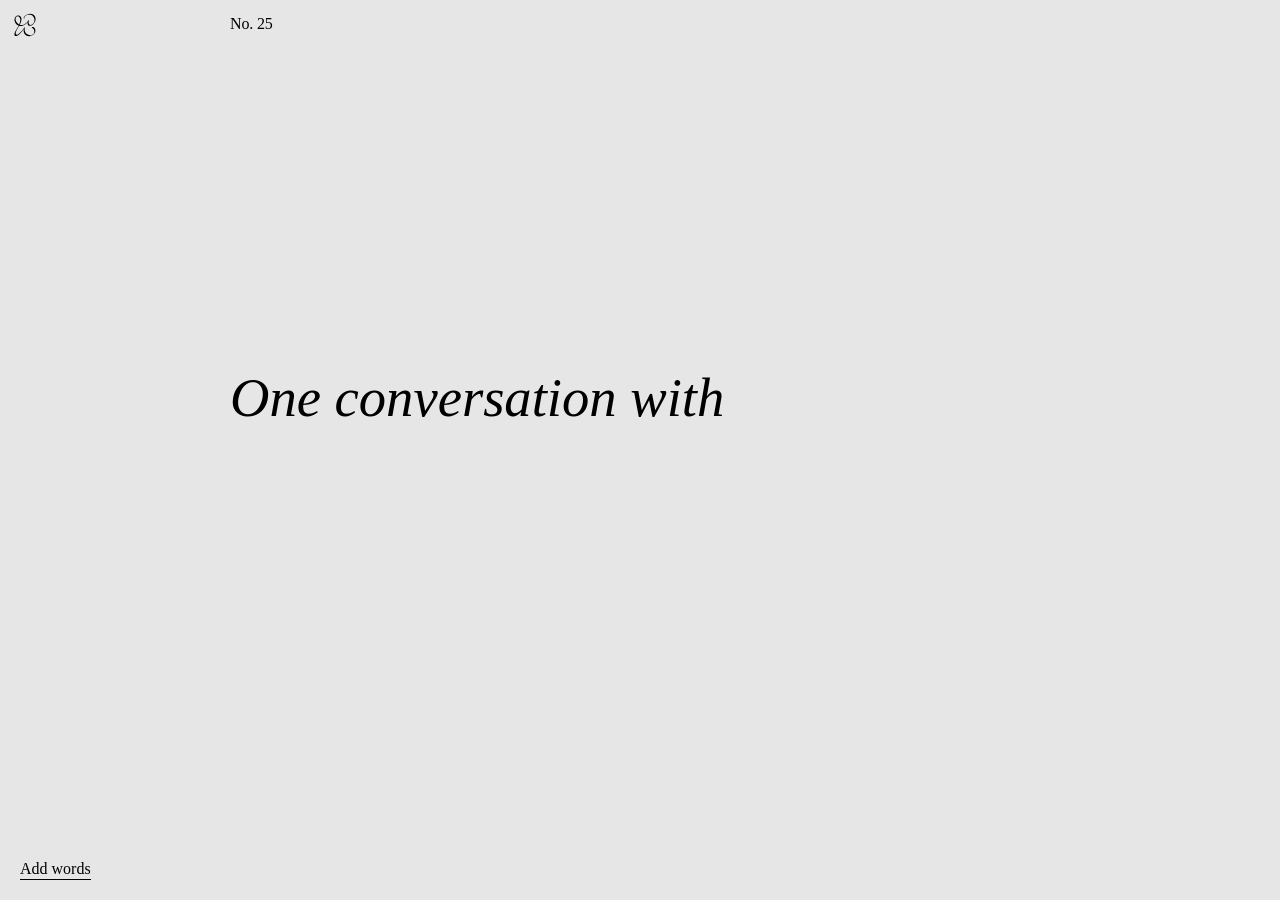
==== index.html @ 760ffa34 "Final cleanup and launch polish: every font from fonts.wordswekeep.org (no requests to Google, which" ====
<!DOCTYPE html>
<html lang="en">
<head>
  <meta charset="UTF-8">
  <meta name="viewport" content="width=device-width, initial-scale=1.0, viewport-fit=cover">
  <meta name="theme-color" id="themeColor" content="#E6E6E6"> <!-- kept in step with the page by js/app.js (syncChromeColor) -->
  <title>Words We Keep</title>
  <link rel="preconnect" href="https://fonts.wordswekeep.org"> <!-- every font, Google's included, comes from the site's fonts Worker (workers/fonts) -->
  <link rel="preconnect" href="https://fonts.wordswekeep.org" crossorigin>
  <link href="https://fonts.wordswekeep.org/css2?family=Cal+Sans&family=Crimson+Pro:ital@0;1&family=Instrument+Serif:ital@0;1&family=Noto+Sans:wght@400;500&family=Noto+Sans+JP:wght@400;500&family=Noto+Sans+KR:wght@400;500&family=Noto+Sans+SC:wght@400;500;700&family=Noto+Sans+TC:wght@400;500;700&family=Noto+Serif+SC:wght@500&family=Noto+Serif+TC:wght@500&family=Noto+Serif:ital@0;1&family=Noto+Sans+Arabic:wght@400;500&family=Noto+Sans+Hebrew&family=Noto+Sans+Thai&family=Noto+Sans+Devanagari&family=Noto+Serif+Hebrew&family=Noto+Serif+Thai&family=Noto+Serif+Devanagari&family=BIZ+UDPMincho&family=Gowun+Batang&family=Cormorant+Garamond&family=GFS+Didot&family=Scheherazade+New&family=Murecho:wght@700&family=IBM+Plex+Sans+KR:wght@700&family=Golos+Text:wght@600&family=Commissioner:wght@700&family=Alexandria:wght@700&family=IBM+Plex+Sans+Hebrew:wght@400;600&family=Bai+Jamjuree:wght@500;600&family=Poppins:wght@400;700&family=Sorts+Mill+Goudy&display=swap" rel="stylesheet">
  <!-- The language button's own fonts (js/app.js → LANG_BUTTON): only the pieces with its labels' letters load. -->
  <link href="https://fonts.wordswekeep.org/css2?family=Inter:wght@500&family=Manrope:wght@600&family=IBM+Plex+Sans+Arabic:wght@400&family=Hind+Siliguri:wght@400&family=Noto+Sans+Tamil:wght@400&display=swap" rel="stylesheet">
  <!-- Search and link previews (the share image: 1200 × 630; the iPhone home-screen icon: 180 × 180) -->
  <meta name="description" content="A collection of words from every culture, time, and corner of life, shared by the people who hold them close. Discover them, or share the ones you keep.">
  <meta property="og:type" content="website">
  <meta property="og:site_name" content="Words We Keep">
  <meta property="og:title" content="Words We Keep">
  <meta property="og:description" content="A collection of words from every culture, time, and corner of life, shared by the people who hold them close. Discover them, or share the ones you keep.">
  <link rel="canonical" href="https://wordswekeep.org/">
  <meta property="og:url" content="https://wordswekeep.org/">
  <meta property="og:image" content="https://wordswekeep.org/assets/share.png">
  <meta property="og:image:width" content="1200">
  <meta property="og:image:height" content="630">
  <meta property="og:image:alt" content="Words We Keep">
  <meta name="twitter:card" content="summary_large_image">
  <link rel="apple-touch-icon" href="assets/apple-touch-icon.png">
  <link rel="icon" href="favicon.ico" sizes="32x32"> <!-- for browsers without SVG icons (older Safari) -->
  <link rel="icon" href="assets/favicon.svg" type="image/svg+xml">
  <link rel="stylesheet" href="css/tokens.css">
  <link rel="stylesheet" href="css/app.css">
  <link rel="stylesheet" href="css/form.css"> <!-- the fields and buttons of the thoughts box in notes (one style everywhere) -->
  <link rel="stylesheet" href="css/fonts.css">
</head>
<body>
  <div class="app is-typing" id="app" data-mode="main"> <!-- is-typing: Notes and the arrows stay hidden from the first paint until the quote has typed itself in (js/app.js → arrive) -->

    <!-- Main: one quote per screen, snapping deck -->
    <main class="deck" id="deck" aria-live="polite">
      <div class="track" id="track"></div>
    </main>

    <!-- Notes mode -->
    <section class="notes" id="notes" aria-label="Notes" hidden>
      <ul class="n-cats" id="nCats"></ul>
      <div class="n-pin" id="nPin">
        <div class="n-meta n-from">
          <p>Words from</p>
          <p class="n-indent n-indent--from" id="nFrom"></p>
        </div>
        <div class="q-wrap" id="nQuoteWrap"></div>
        <div id="nVideoPin"></div>
      </div>
      <div class="n-col" id="nCol">
        <div id="nVideoCol"></div>
        <div class="n-meta n-kept">
          <p>Kept by</p>
          <p class="n-indent n-indent--kept" id="nKept"></p>
        </div>
        <div class="n-body" id="nBody"></div>
      </div>
    </section>
    <!-- Mobile notes: the fading top bar (outside the scroller so it stays put; see .app in app.css) -->
    <div class="n-topfade" aria-hidden="true"></div>

    <!-- Chrome -->
    <button class="chrome menu-btn" id="menuBtn" aria-label="Menu"><svg class="sym" id="markSym" viewBox="0 0 60 60" aria-hidden="true"></svg></button> <!-- the current category's symbol, drawn by js/app.js (Symbols) -->
    <p class="chrome number" id="number"></p>
    <button class="chrome link notes-btn" id="notesBtn">Notes</button>
    <button class="chrome link add-btn" id="addBtn" role="link" data-href="add">Add words</button> <!-- a button, not <a href>: no address strip on hover (js/app.js → follow) -->
    <div class="chrome arrows">
      <button id="prevBtn" aria-label="Previous quote"><span class="arrow-crop"><span class="icon icon-arrow"></span></span></button> <!-- .arrow-crop: the box a pressed arrow rolls in (js/app.js → press) -->
      <button id="nextBtn" aria-label="Next quote"><span class="arrow-crop"><span class="icon icon-arrow icon-arrow--down"></span></span></button>
    </div>

    <!-- Word annotation overlay -->
    <div class="overlay ann-overlay" id="annOverlay" hidden>
      <button class="x-btn ann-back" id="annBack" aria-label="Close"></button>
      <p class="ann-word" id="annWord"></p>
      <p class="ann-text" id="annText"></p>
    </div>

    <!-- Video overlay -->
    <div class="overlay video-overlay" id="videoOverlay" hidden>
      <div class="video-box" id="videoBox">
        <button class="x-btn video-close" id="videoClose" aria-label="Close"></button>
        <div class="video-frame" id="videoFrame"></div>
      </div>
    </div>

    <!-- A word at the foot of the window ("Video not available."): js/app.js → toast -->
    <p class="toast" id="toast" role="status" aria-live="polite" hidden></p>

    <!-- Menu -->
    <nav class="menu" id="menu" aria-label="Categories" hidden>
      <button class="link menu-back" id="menuBack">Back</button>
      <svg class="sym menu-sym" id="menuSym" viewBox="0 0 60 60" aria-hidden="true"></svg> <!-- one symbol for the whole menu: it redraws into the previewed category's -->
      <ul class="cat-list" id="catList"></ul>
      <aside class="cat-desc">
        <p id="catDescText"></p>
        <span class="cat-desc-line" aria-hidden="true"></span>
        <p id="catCount"></p>
      </aside>
      <button class="menu-apply" id="menuApply"></button>
    </nav>
  </div>

  <!-- "Scan" effect for entering notes: RGB-split filters are generated into these defs by
       js/app.js (scanIn), at a strength that depends on how far down the screen an item sits.
       Native SVG filters — no library, no external code. -->
  <svg width="0" height="0" style="position:absolute" aria-hidden="true" focusable="false">
    <defs id="rgbDefs"></defs>
  </svg>

  <noscript>Words We Keep needs JavaScript to show its quotes.</noscript>
  <script src="js/app.js"></script>
</body>
</html>
---- css/tokens.css ----
/* Words We Keep — design tokens (color + type).
   Single source of truth; app.css and styleguide.html only reference these.
   Category palettes match the Figma "Colors" section (node 227:4163). */

:root {
  /* ---------- Color: base ---------- */
  --paper: #E6E6E6;   /* main + menu background */
  --ink:   #000000;   /* main + menu text */
  --white: #ffffff;   /* text on ink (menu button, video play) */

  /* ---------- Color: category palettes (notes mode) ---------- */
  --perspective-bg: #05071f;  --perspective-fg: #d28fff;
  --growth-bg:      #1e090d;  --growth-fg:      #c5e363;
  --drive-bg:       #000242;  --drive-fg:       #ffd249;
  --community-bg:   #141f00;  --community-fg:   #ff859d;
  --romance-bg:     #490001;  --romance-fg:     #ced5ff;

  /* ---------- Color: semantic (what components use) ---------- */
  --bg: var(--paper);
  --fg: var(--ink);

  /* ---------- Type: families ---------- */
  --font-display:   'Instrument Serif', 'Noto Serif SC', Georgia, serif;  /* quotes, always italic */
  --font-text:      'Crimson Pro', Georgia, serif;                        /* navigation, meta, notes */
  /* Native scripts are always Noto Sans (the quote itself may be Noto Serif): Chinese first,
     then Japanese, Korean, and Noto Sans for Cyrillic, Greek and the rest of Latin. No system
     font in between, so every device shows the same letters. */
  --noto-sans: 'Noto Sans SC', 'Noto Sans JP', 'Noto Sans KR', 'Noto Sans', sans-serif;
  --noto-sans-tc: 'Noto Sans TC', 'Noto Sans JP', 'Noto Sans KR', 'Noto Sans', sans-serif; /* traditional Chinese typed (js: nativeRuns → .n-hant) */
  --font-native:    var(--noto-sans);                                     /* native-script names (sans) */
  --font-native-quote: 'Noto Serif SC', 'Songti SC', serif;               /* original-language quotes, medium */
  --font-native-ui: var(--noto-sans);
  /* A field (the form, the library): Crimson Pro, then each script's Noto, letter by letter —
     Cyrillic and Greek in Noto Serif as on the site; Japanese, Korean, traditional Chinese put
     their own Noto first (form.css [data-cjk]). Each Noto is drawn at the archive's scale. */
  --font-field: 'Field Noto Serif', 'Field Local Serif', 'Crimson Pro', 'Field Noto Sans Arabic', 'Field Noto Sans Hebrew', 'Field Noto Sans Thai', 'Field Noto Sans Devanagari', 'Field Noto Sans Bengali', 'Field Noto Sans Tamil', 'Field Noto Sans Telugu', 'Field Noto Sans Kannada', 'Field Noto Sans Malayalam', 'Field Noto Sans Gujarati', 'Field Noto Sans Gurmukhi', 'Field Noto Sans Oriya', 'Field Noto Sans Sinhala', 'Field Noto Sans Georgian', 'Field Noto Sans Armenian', 'Field Noto Sans Ethiopic', 'Field Noto Sans Khmer', 'Field Noto Sans Lao', 'Field Noto Sans Myanmar', 'Field Noto Sans SC', 'Field Noto Sans JP', 'Field Noto Sans KR', 'Field Local', 'Noto Serif', 'Noto Sans Arabic', 'Noto Sans Hebrew', 'Noto Sans Thai', 'Noto Sans Devanagari', 'Noto Sans SC', 'Noto Sans JP', 'Noto Sans KR', Georgia, serif; /* "Field …": the Notos at the archive's scale (js: fieldFonts); while one loads, the system stand-ins at the same scale show instead (form.css: Field Local); the plain Notos only for what those lack */
  --script-scale: 0.78;                                                   /* other scripts' Noto beside Crimson Pro: 42.0 ÷ 53.6, their x-heights */                                     /* language button: 中 日 한 / EN */

  /* ---------- Fluid unit ----------
     --u is "one design pixel". It is exactly 1px up to a 1440px-wide window, then grows with
     the window and stops at 1.5px (reached at 2160px). Type sizes AND the spacing around type
     are written as N * --u, so they always grow together. Tablet/mobile are always 1px.
     e.g. text is 16px at ≤1440, 17px at 1536, 19px at 1728, 21px at 1920. */
  --u: clamp(1px, 0.069444vw, 1.5px);   /* 100vw / 1440 */

  /* ---------- Type: text style (Figma "Serif") ---------- */
  --text-size: calc(16 * var(--u));
  --text-leading: 1.2;
  --text-tracking: -0.01em;
  --text-features: "ss01" 1, "ss07" 1, "onum" 1, "pnum" 1;           /* running text: old-style, proportional figures */
  --numeral-features: "ss01" 1, "ss07" 1, "lnum" 1, "tnum" 1;        /* counters (No. 8, the form pager, 1. 2. on the sheet): lining, tabular */
  --text-native-size: calc(12 * var(--u));   /* native-script author name beside Latin text */
  --glyph-size: 12px;         /* language button */

  /* ---------- Type: quote scale ----------
     Tier is picked by quote length (js/app.js → tier()):
     l ≤ 64 chars · m ≤ 160 · s ≤ 260 · xs longer. CJK characters count double.
     Each tier has a main size and a notes-mode size. */
  --quote-leading: 1.15;
  --quote-native-leading: 1.5;
  --quote-native-scale: 0.8;   /* CJK glyphs fill the whole em, so they run at 80% of the tier size */
  --quote-l: calc(64 * var(--u));   --quote-l-notes: calc(60 * var(--u));
  --quote-m: calc(52 * var(--u));   --quote-m-notes: calc(48 * var(--u));
  --quote-s: calc(40 * var(--u));   --quote-s-notes: calc(32 * var(--u));
  --quote-xs: calc(32 * var(--u));  --quote-xs-notes: calc(28 * var(--u));
  --quote-annotation: calc(64 * var(--u));   /* enlarged word in the annotation overlay */

  /* ---------- Motion ---------- */
  --ease: cubic-bezier(0.4, 0, 0, 1);   /* the one curve for every transitional animation */
  --chrome-in: 0.6s;   /* the page's controls fading in: Notes and the arrows after the typing, "Add words" and the number back from the form, the form's arrows (was 0.3s; on --ease a fade reads as about half its length) */
  --ease-drop: cubic-bezier(0.2, 0.6, 0.1, 1);   /* the notes backdrop only: off at full speed, then a long brake into the bottom edge */

  /* ---------- Line ---------- */
  /* ---------- Spacing around type (scales with --u) ---------- */
  --notes-quote-top: calc(240 * var(--u));   /* top of the pinned quote in notes mode */
  --notes-quote-gap: calc(120 * var(--u));   /* quote → "Kept by" */
  --main-quote-lift: calc(40 * var(--u));    /* main quote sits this much above true center */
  --ann-gap: calc(24 * var(--u));            /* annotation overlay: enlarged word → its note */

  /* ---------- Mark (logo / category mark) — grows with the type ---------- */
  --mark: calc(24 * var(--u));   /* the symbol at the top left of every page, and beside a category's name in notes */

  /* Crimson Pro's capitals start this far below the top of their line box (16px text, leading
     1.2). Text that should line up with the mark's top edge is raised by it, so the caps —
     not the invisible line box — sit on the same line as the mark. */
  --cap-offset: 0.37em;
  --cap-height: 0.575em;   /* Crimson Pro capital height; the mark is centred on the caps */
  /* The mark's top so that its centre sits on the centre of the capitals whose line is at 20px;
     also its left offset, so it is the same distance from both edges. */
  --mark-top: calc(20px + var(--cap-height) / 2 - var(--mark) / 2);

  --hairline: 0.5px;
  --link-gap: 2px;   /* space between a link's text box and its underline */
}

/* Tablet */
@media (max-width: 1023px) {
  :root {
    --text-size: calc(16 * var(--u));  --text-native-size: calc(12 * var(--u));
    --quote-l: calc(48 * var(--u));   --quote-l-notes: calc(48 * var(--u));
    --quote-m: calc(40 * var(--u));   --quote-m-notes: calc(40 * var(--u));
    --quote-s: calc(32 * var(--u));   --quote-s-notes: calc(32 * var(--u));
    --quote-xs: calc(26 * var(--u));  --quote-xs-notes: calc(26 * var(--u));
    --quote-annotation: calc(48 * var(--u));
  }
}

/* Mobile */
@media (max-width: 599px) {
  :root {
    --quote-l: calc(40 * var(--u));   --quote-l-notes: calc(40 * var(--u));
    --quote-m: calc(32 * var(--u));   --quote-m-notes: calc(32 * var(--u));
    --quote-s: calc(28 * var(--u));   --quote-s-notes: calc(28 * var(--u));
    --quote-xs: calc(22 * var(--u));  --quote-xs-notes: calc(22 * var(--u));
    --quote-annotation: calc(40 * var(--u));
  }
}

/* Notes mode takes the palette of the quote's first category. */
[data-theme="perspective"] { --bg: var(--perspective-bg); --fg: var(--perspective-fg); }
[data-theme="growth"]      { --bg: var(--growth-bg);      --fg: var(--growth-fg); }
[data-theme="drive"]       { --bg: var(--drive-bg);       --fg: var(--drive-fg); }
[data-theme="community"]   { --bg: var(--community-bg);   --fg: var(--community-fg); }
[data-theme="romance"]     { --bg: var(--romance-bg);     --fg: var(--romance-fg); }

/* ---------- Text style classes ---------- */
.t-text {
  font-family: var(--font-text);
  font-size: var(--text-size);
  line-height: var(--text-leading);
  letter-spacing: var(--text-tracking);
  font-feature-settings: var(--text-features);
}
.t-quote {
  font-family: var(--font-display);
  font-style: italic;
  font-weight: 400;
  line-height: var(--quote-leading);
  letter-spacing: 0;
  font-feature-settings: normal;
}
.t-quote-native {
  font-family: var(--font-native-quote);
  font-weight: 500;
  font-style: normal;
  line-height: var(--quote-native-leading);
  letter-spacing: 0.02em;
}
---- css/app.css ----
/* Words We Keep — main experience (layout + components; colors and type live in tokens.css)
   Grid: 6 columns (desktop/tablet), 4 columns (mobile), 20px margin + 20px gutter. */

:root {
  --m: 20px;
  --g: 20px;
  --cols: 6;
  --colw: calc((100vw - 2 * var(--m) - (var(--cols) - 1) * var(--g)) / var(--cols));
  --step: calc(var(--colw) + var(--g));
  --col2: calc(var(--m) + var(--step));
  --col3: calc(var(--m) + 2 * var(--step));
  --col4: calc(var(--m) + 3 * var(--step));
  --col6: calc(var(--m) + 5 * var(--step));

}

*, *::before, *::after { box-sizing: border-box; margin: 0; padding: 0; -webkit-tap-highlight-color: transparent; /* no grey flash on tap (iOS) */ }

html, body { height: 100%; overflow: hidden; overscroll-behavior: none; touch-action: manipulation; /* no double-tap zoom; pinch and pan still work */ }
/* Nothing on the site selects — the quote in notes mode neither, since 2026-10-03 — except, on
   the form, the quote on the annotation sheet and the fields themselves (css/form.css). */
body { -webkit-user-select: none; user-select: none; }

body {
  background: var(--bg);
  -webkit-font-smoothing: antialiased;
  -moz-osx-font-smoothing: grayscale;
  -webkit-text-size-adjust: 100%;
}

button { font: inherit; color: inherit; background: none; border: 0; cursor: pointer; }
a { color: inherit; text-decoration: none; }
[data-href] { cursor: pointer; } /* the site's links: buttons and spans with a data-href, not <a href> (no address strip on hover; js: follow) */
ul { list-style: none; }
[hidden] { display: none !important; }

.app {
  /* absolute, not fixed: iOS 26 Safari colours its toolbars from a position: fixed element that
     touches a viewport edge, re-sampled on its own schedule (mostly on scroll) — which left the
     bars in the wrong colour after leaving notes. With nothing fixed at the edges, Safari uses
     the body background, which js/app.js keeps in step with the page (syncChromeColor). */
  position: absolute;
  inset: 0;
  background: var(--bg);
  color: var(--fg);
  font-family: var(--font-text);
  font-size: var(--text-size);
  line-height: var(--text-leading);
  letter-spacing: var(--text-tracking);
  font-feature-settings: var(--text-features);
}

/* ---------- Shared bits ---------- */

/* Focus: no ring for mouse/touch; for Tab navigation a hairline box in the text's own colour —
   black on the page, the theme colour in notes, white on white text (Bill, 2026-10-10). A filled
   button takes its fill's colour instead (form.css: .btn--primary; .menu-apply below). */
:focus { outline: none; }
:focus-visible { outline: var(--hairline) solid currentColor; outline-offset: 3px; }

/* Text links: hairline underline that redraws left → right on hover. */
.link,
.n-source [data-href] {
  --line: var(--hairline);
  background: linear-gradient(currentColor, currentColor) left bottom / 100% var(--line) no-repeat;
  padding-bottom: var(--link-gap);
}
.link { display: inline-block; white-space: nowrap; }
@media (max-resolution: 1.5dppx) { .link, .n-source [data-href] { --line: 1px; } }
@media (hover: hover) {
  .link:hover,
  .n-source [data-href]:hover { animation: link-draw 0.7s var(--ease); }
}
@keyframes link-draw {
  0%      { background-position: right bottom; background-size: 100% var(--line); }
  45%     { background-position: right bottom; background-size: 0% var(--line); }
  45.01%  { background-position: left bottom;  background-size: 0% var(--line); }
  100%    { background-position: left bottom;  background-size: 100% var(--line); }
}

.icon {
  display: block;
  background: currentColor;
  -webkit-mask: var(--src) center / 100% 100% no-repeat;
  mask: var(--src) center / 100% 100% no-repeat;
}
/* The category symbols as still images (assets/symbols/svg). With no data-sym it is "All": the logo. */
.icon-mark  { --src: url(../assets/symbols/svg/All.svg); width: var(--mark); height: var(--mark); }
.icon-mark[data-sym="perspective"] { --src: url(../assets/symbols/svg/Perspective.svg); }
.icon-mark[data-sym="growth"]      { --src: url(../assets/symbols/svg/Growth.svg); }
.icon-mark[data-sym="drive"]       { --src: url(../assets/symbols/svg/Drive.svg); }
.icon-mark[data-sym="community"]   { --src: url(../assets/symbols/svg/Community.svg); }
.icon-mark[data-sym="romance"]     { --src: url(../assets/symbols/svg/Romance.svg); }
/* The symbols drawn live (js/app.js → "Symbols"): an <svg viewBox="0 0 60 60">, inked in the text colour. */
.sym { display: block; overflow: visible; }
.icon-arrow { --src: url(../assets/icons/arrow-up.svg); width: 12px; height: 12px; }
.icon-arrow--down { transform: rotate(180deg); }
.icon-asterisk   { --src: url(../assets/icons/asterisk.svg); width: 8px; height: 8px; }

/* ---------- Chrome ---------- */

.chrome { position: absolute; z-index: 20; }
.menu-btn .sym { width: var(--mark); height: var(--mark); }
.menu-btn.is-static::before { content: ""; position: absolute; inset: 0; background: currentColor; -webkit-mask: url(../assets/symbols/svg/All.svg) center / 100% 100% no-repeat; mask: url(../assets/symbols/svg/All.svg) center / 100% 100% no-repeat; } /* the still logo, until the drawn one is ready (back from the form; symbols' files missing) */
.menu-btn  { top: var(--mark-top); left: var(--mark-top); } /* the same distance from the top and the left edge */ /* centred on the caps of No. / Notes; same spot as the first category mark in notes mode */
.number    { top: calc(20px - var(--cap-offset)); left: var(--col2); white-space: nowrap; font-feature-settings: "ss01" 1, "ss07" 1, "lnum" 1, "pnum" 1; } /* caps on the mark's top edge; lining figures, proportional: tabular ones (--numeral-features) set a gap around the 1 of "16" */
/* The number rolls on a change (js/app.js → setNumber): a box one line high, the old and the next
   number stacked in it. Padding (and the same negative margin) keeps the crop off the digits' sides. */
.num { display: inline-block; vertical-align: top; height: calc(var(--text-size) * var(--text-leading)); overflow: hidden; padding: 0 2px; margin: 0 -2px; }
.num-roll { display: block; }
.num-roll > span { display: block; height: calc(var(--text-size) * var(--text-leading)); }
.notes-btn { top: calc(20px - var(--cap-offset)); right: var(--m); }
.add-btn   { left: var(--m); bottom: 20px; }
.arrows    { right: 16px; bottom: 16px; display: flex; }
.arrows button { width: 32px; height: 32px; display: grid; place-items: center; }
/* A pressed arrow rolls out of this box, and back in from the other side once the new quote has arrived (js/app.js → press). */
.arrow-crop { display: block; width: 12px; height: 12px; overflow: hidden; }

@media (max-width: 1023px) {
  .arrows { right: 12px; bottom: 12px; } /* same row as desktop; bigger touch targets, overlapping so the glyphs keep their spacing */
  .arrows button { width: 40px; height: 40px; margin-left: -8px; }
  .arrows button:first-child { margin-left: 0; }
}

/* Leaving for the form ("Add words"): everything but the logo fades out in 100ms, then the
   page changes; the form page fades its content in around the same logo (js/form.js). */
.app.is-leaving > :not(.menu-btn) { opacity: 0; transition: opacity 0.1s var(--ease); }
.app.is-arriving > .chrome:not(.menu-btn):not(.notes-btn):not(.arrows) { animation: fade-in var(--chrome-in) var(--ease) both; } /* back from the form (Notes and the arrows wait for the typing) */
/* While the quote types itself in (js/app.js → arrive), Notes and the arrows are held back; as
   the last letter lands they fade in like "Add words" does coming back from the form
   (js/app.js → showChrome sets .chrome-in for the length of the fade). */
.app.chrome-in .notes-btn, .app.chrome-in .arrows { animation: fade-in var(--chrome-in) var(--ease) both; transition: none; }
.app.is-typing .notes-btn, .app.is-typing .arrows { opacity: 0; pointer-events: none; }
.notes-btn, .arrows { transition: opacity 0.4s var(--ease); }

.app[data-mode="notes"]:not(.is-revealing) .menu-btn,
.app[data-mode="notes"]:not(.is-revealing) .number,
.app[data-mode="notes"]:not(.is-revealing) .add-btn,
.app[data-mode="notes"]:not(.is-revealing) .arrows { display: none; }

/* While the notes frame is being cropped in, the page under it is still the grey main page
   (palette held back on .app; the notes layer and Close carry their own), and the frame sits
   above the main controls so it covers them as it drops. */
.app.is-revealing { --bg: var(--paper); --fg: var(--ink); }
.app.is-revealing .notes { z-index: 25; }
.app.is-revealing .notes-btn { z-index: 26; }
.notes-btn { color: var(--fg); }
/* Leaving notes: the travelling quote, on a layer above the drop (cropped by the same edge). */
.quote-float-layer { position: absolute; inset: 0; z-index: 27; color: var(--fg); pointer-events: none; }
/* iOS crops a composited layer at its box, and an italic capital (J, f) hangs out of it to the
   left: the layer is --overhang wider on both sides (js/app.js puts the transform origin back on
   the text's corner). */
.quote-float { position: absolute; will-change: translate, scale; --overhang: 24px; --overhang-y: 0px; box-sizing: content-box; padding: var(--overhang-y) var(--overhang); margin: calc(-1 * var(--overhang-y)) calc(-1 * var(--overhang)); } /* js sets both from the quote's size (--ink-x, --ink-y) */

/* Scanner head: sits with its bottom on the dropping edge (moved by js with a transform).
   The "glow" is real, not painted on: a band above the edge blurs and brightens the content it
   has just passed over, so the text's own color smears into light. js sets the band's height
   through --band (a fraction of the 200px maximum, SCAN_BAND_MAX): it trails back to where the
   edge was a moment ago, and closes to nothing as the edge lands. A hairline marks the edge. */
.scan-edge {
  --band: 0;
  position: absolute;
  left: 0; right: 0; top: -200px;
  height: 200px;
  z-index: 28;
  pointer-events: none;
  border-bottom: 1px solid color-mix(in srgb, var(--fg) 70%, transparent);
  /* transform only — NOT opacity: hinting opacity here makes this element a "backdrop root",
     and the blur band inside it then has nothing behind it to blur (it silently does nothing). */
  will-change: transform;
}
.scan-edge::before,
.scan-edge::after {
  content: "";
  position: absolute;
  left: 0; right: 0; bottom: 0;
  height: 200px;
  transform: scaleY(var(--band));
  transform-origin: 50% 100%;
}
.scan-edge::before { background: linear-gradient(to bottom, transparent, color-mix(in srgb, var(--fg) 16%, transparent)); }
.scan-edge::after {
  -webkit-backdrop-filter: blur(10px) brightness(1.35) saturate(1.5);
  backdrop-filter: blur(10px) brightness(1.35) saturate(1.5);
  /* only the top third is feathered, so most of the band blurs at full strength */
  -webkit-mask-image: linear-gradient(to bottom, transparent, #000 35%);
  mask-image: linear-gradient(to bottom, transparent, #000 35%);
}

/* The quote's line-by-line stand-in during the scan (js/app.js → scanQuoteLines). */
.quote.quote-lines { position: absolute; margin: 0; max-width: none; pointer-events: none; white-space: nowrap; }
.quote-line { position: absolute; left: 0; top: 0; display: block; padding: var(--ink-y) var(--ink-x); margin: calc(-1 * var(--ink-y)) calc(-1 * var(--ink-x)); transform-origin: var(--ink-x) var(--ink-y); will-change: transform; } /* the padding: room for the italic overhang inside the layer (iOS crops a layer at its box); origin on the text's corner */

/* Afterglow patches (one per scanned item), behind the notes content. Opacity-only animation. */
.scan-glows { position: absolute; left: 0; top: 0; width: 100%; height: 0; z-index: 0; pointer-events: none; }
.scan-glow {
  position: absolute;
  display: block;
  background: radial-gradient(closest-side, color-mix(in srgb, var(--fg) 55%, transparent), color-mix(in srgb, var(--fg) 18%, transparent) 60%, transparent);
  opacity: 0;
  will-change: opacity;
}


.app.is-dim .notes-btn { opacity: 0; pointer-events: none; }

/* How far a letter's ink may reach outside its box, in em of the quote's size: every copy of
   the quote that moves or fades on a layer of its own (scraps, typed letters, the notes
   stand-in's lines, the travelling quote) is padded by this much, or Safari crops the ink at
   the box. Measured on the faces (2026-09-27): Rose reaches 0.74 right, 0.50 left, 0.47 below;
   Author 0.36 below, 0.16 above; Story and Print 0.6 right. (Was 0.3 / 0.15, for an italic
   capital's overhang only.) */
:root { --ink-x: 0.8em; --ink-y: 0.5em; }

/* Mode change: the quote cut into scraps (built in js/app.js → dadaQuote). */
.dada { position: absolute; inset: 0; z-index: 15; overflow: hidden; pointer-events: none; font-feature-settings: normal; } /* js copies the quote's face onto it, features included */
.dada-scrap {
  position: absolute;
  white-space: nowrap;
  transform-origin: 0 0;
  /* Room for the letters' overhang: while a scrap fades it is a composited layer the size of
     its box, and Safari clips the glyphs at that box. The negative margin keeps the glyphs
     where they are. */
  padding: var(--ink-y) var(--ink-x);
  margin: calc(-1 * var(--ink-y)) calc(-1 * var(--ink-x));
}

/* ---------- Deck (main) ---------- */

.deck {
  position: absolute;
  inset: 0;
  overflow: hidden; /* also crops the thrown quote at the screen edge */
  touch-action: none;
}
.app[data-mode="notes"] .deck { pointer-events: none; }
.app[data-mode="notes"]:not(.is-revealing) .deck { opacity: 0; }

.track { position: absolute; inset: 0; pointer-events: none; } /* no will-change: on iOS it put the quote on its own layer, clipping the italic overhang at its left edge.
   pointer-events: a touch must land on the deck itself — iOS keeps sending a touch's events to the
   element it started on, and the quote's nodes are replaced mid-change (the swap), which stranded
   the finger (the scrub froze scattered). Only the language button takes pointer events. */
.track .lang { pointer-events: auto; }
.slide { position: absolute; left: 0; width: 100%; height: 100%; }
.slide[data-pos="-1"] { top: -100%; }
.slide[data-pos="0"]  { top: 0; }
.slide[data-pos="1"]  { top: 100%; }

.slide .q-wrap {
  position: absolute;
  left: var(--col2);
  top: 50%;
  transform: translateY(-50%);
  padding-bottom: var(--main-quote-lift);
  max-width: calc(100vw - var(--col2) - 120px);
}

/* ---------- Quote ---------- */

.q-wrap { position: relative; }

/* The face (css/fonts.css, by data-font) may set --qf-*: family, style, leading, tracking,
   features and --qf-scale, its size against the tier's. Without one this is Instrument. */
.quote {
  font-family: var(--qf-family, var(--font-display));
  font-style: var(--qf-style, italic);
  font-weight: 400;
  line-height: var(--qf-leading, var(--quote-leading));
  letter-spacing: var(--qf-tracking, 0);
  font-feature-settings: var(--qf-features, "liga" 1, "clig" 1); /* ligatures asked for by name, in every face: a browser drops them as soon as letter-spacing is not 0 (css/fonts.css) */
  white-space: pre-line;
  overflow-wrap: break-word;
  text-wrap: auto; /* every line is filled as far as it goes, the same in every browser. Not `pretty`: Safari re-balances the whole paragraph with it and leaves lines short ("to live, each / has to do."), Chrome does not. No single-word last lines and no stranded openers: js/app.js → noOrphans */
  font-size: calc(var(--q-size) * var(--qf-scale, 1));
  width: var(--q-width);
  max-width: 100%;
}
/* --q-ratio: main size ÷ notes size. The notes quote is boxed by four columns; the main quote is
   boxed by the same four columns × this ratio, so its measure in em is never wider than the notes
   quote's, and the two always break into the same lines (at any window width).
   The box is measured in the tier's em, whatever the face's own scale — except a short quote's,
   which widens with its face's scale, so a face set larger still fits the same words on its two
   lines (Bill, 2026-10-06); the slide's four columns still cap it. */
.quote[data-tier="l"]  { --q-size: var(--quote-l);  --q-width: 10.94em; --q-ratio: 1.0667; }  /* 700 / 64 · 64/60 */
.quote[data-tier="m"]  { --q-size: var(--quote-m);  --q-width: calc(16.54em / var(--qf-scale, 1)); --q-ratio: 1.0834; }  /* 860 / 52 · 52/48 */
.quote[data-tier="s"]  { --q-size: var(--quote-s);  --q-width: calc(21.5em / var(--qf-scale, 1));  --q-ratio: 1.25; }    /* 860 / 40 · 40/32 */
.quote[data-tier="xs"] { --q-size: var(--quote-xs); --q-width: calc(26.88em / var(--qf-scale, 1)); --q-ratio: 1.1429; }  /* 860 / 32 · 32/28 */
.slide .quote { max-width: min(100%, calc((4 * var(--colw) + 3 * var(--g)) * var(--q-ratio))); }
/* Desktop (Figma: Type 310:3916): the main quote is boxed by the four columns from col2 with 40
   kept clear on the right (780 at 1280) — quotes of every length fill that, a short one too
   (Bill, 2026-10-06: a short quote held in its own narrower box broke onto two lines with the
   room for one beside it) — so its right edge follows the grid at every window width. The notes
   quote keeps the main quote's line breaks (js → lockLines); they are shorter than its four columns. */
@media (min-width: 1024px) {
  .quote { --q-measure: calc(4 * var(--colw) + 3 * var(--g) - 40 * var(--u)); }
  .slide .quote { --q-width: var(--q-measure); max-width: min(100%, var(--q-measure)); }
  /* The notes quote takes the same measure in em as the main one, at every length: the main
     one's box divided by the size ratio. Past the width where the type stops growing
     (--u's cap) the columns still widen, so a fixed em box in notes would hold less than the
     main line and break it again (Bill, 2026-10-06). */
  .notes .quote { --q-width: calc(var(--q-measure) / var(--q-ratio)); max-width: min(100%, var(--q-width)); }
}

/* The original words in Noto: each script's own font, size, leading, tracking, weight (css/fonts.css). */
.quote[data-native] {
  font-size: calc(var(--q-size) * var(--qf-native-scale, var(--qn-scale, var(--quote-native-scale))));
  font-family: var(--qf-native, var(--qn-serif, var(--font-native-quote)));
  font-weight: var(--qf-native-weight, var(--qn-weight, 500));
  font-style: normal;
  line-height: var(--qf-native-leading, var(--qn-leading, var(--quote-native-leading)));
  letter-spacing: var(--qf-native-tracking, var(--qn-tracking, 0.02em));
  font-feature-settings: normal;
}

.lang {
  position: absolute;
  left: -44px;
  top: -24px;
  width: 24px;
  height: 24px;
  display: grid;
  place-items: center;
  border: var(--hairline) solid currentColor;
  /* Each language's label, font, size, tracking and nudge (js/app.js → LANG_BUTTON, set inline). */
  font-family: var(--lb-font, var(--font-native-ui)), var(--font-native-ui);
  font-weight: var(--lb-weight, 500);
  font-size: var(--lb-size, var(--glyph-size));
  line-height: 1;
  letter-spacing: var(--lb-track, 0);
  font-feature-settings: normal;
  white-space: nowrap;
}
.lang > span { display: block; transform: translateY(var(--lb-nudge, 0px)); }
/* Pressed, it sets the change off: 10px towards the quote, fading, in 50ms (js/app.js →
   LANG_BTN_OUT_MS); once the new words are in it comes back from there, with a subtle bounce:
   15% past its place, then settling (Bill, 2026-10-06). It enters the same way after the quote
   has typed itself in (js/app.js → arrive: .is-in; until 2026-10-06 it faded up 8px). Towards
   the quote is down and to the right, where the button sits at the quote's top left; on a phone,
   where it sits above the quote, straight down (--lang-to). */
.lang { --lang-to-x: 10px; --lang-to-y: 10px; }
@keyframes lang-out { to { opacity: 0; translate: var(--lang-to-x) var(--lang-to-y); } }
.lang.is-back, .lang.is-in { animation: lang-back 0.25s both; }
@keyframes lang-back {
  0%   { opacity: 0; translate: var(--lang-to-x) var(--lang-to-y); animation-timing-function: cubic-bezier(0.2, 0.7, 0.3, 1); }
  60%  { opacity: 1; translate: calc(var(--lang-to-x) * -0.15) calc(var(--lang-to-y) * -0.15); animation-timing-function: cubic-bezier(0.4, 0, 0.4, 1); }
  100% { opacity: 1; translate: 0 0; }
}
.lang.is-out { animation: lang-out 0.05s var(--ease) forwards; pointer-events: none; } /* after .is-in: a button pressed while it is still coming in leaves at once */
/* With a mouse, hovering grows it to 1.1 (Bill, 2026-10-06). `scale` is separate from the
   animations' `translate`, so the two never fight. */
@media (hover: hover) and (pointer: fine) {
  .lang { transition: scale 0.2s var(--ease); }
  .lang:hover { scale: 1.1; }
}
/* No underlines while the paragraph is changing; they are drawn back in afterwards. */
.q-wrap.is-typing .quote:not(.quote-ghost) .ann,
.q-wrap.is-typing .quote-ghost .ann { background-size: 0 0 !important; }
/* The button steps aside while the quote is being retyped. */
.q-wrap.is-typing .lang,
.q-wrap.is-wiping .lang { visibility: hidden; }
/* A word of the quote wrapped to fade in by itself (js/app.js → wordsIn, buildScraps): its box takes
   in the room its ink may reach (the script faces' tails), with the same negative margin so nothing
   moves — iOS Safari redraws a fading word box by box, and wiped the tails of the neighbouring
   lines that lay inside it (js: drawWhole). */
.q-word { padding: var(--ink-y) var(--ink-x); margin: calc(-1 * var(--ink-y)) calc(-1 * var(--ink-x)); }
.quote-ghost { position: absolute; max-width: none; pointer-events: none; }

@media (max-width: 1023px) {
  .slide .q-wrap { max-width: none; right: calc(var(--m) + var(--step)); }
  .quote { --q-width: 100% !important; --q-ratio: 1; } /* same size in both modes */
}

@media (max-width: 599px) {
  .slide .q-wrap { left: var(--m); right: var(--m); }
  .slide .quote { max-width: 100%; } /* the notes quote is full width on a phone, not 4 columns */
  /* Every quote's box runs margin to margin; the rag is evened by js/app.js (evenLines), as at every width. */
  .lang { left: 0; top: -48px; --lang-to-x: 0px; } /* above the quote: it slips straight down towards it, and comes back up */
}

/* Room at a scroller's foot while the phone's keyboard is up, or while the thoughts box folds (js:
   setRoom, in app.js, form.js and admin.js): a spacer, never padding on the scroller — iOS Safari
   does not count a scroll container's own bottom padding as scrollable space. */
.kb-room { flex-shrink: 0; width: 100%; }

/* ---------- Notes mode ---------- */

.notes {
  position: absolute;
  inset: 0;
  z-index: 10;
  background: var(--bg); /* its own sheet of color, so it can be revealed over the page */
  color: var(--fg);
  overflow-x: hidden; /* the thrown quote is cropped by the screen edge */
  overflow-y: auto;
  overscroll-behavior: contain;
  scrollbar-width: none;
  -webkit-overflow-scrolling: touch;
}
.notes::-webkit-scrollbar { display: none; }

@keyframes fade-in { from { opacity: 0; } }

.n-cats {
  position: sticky;
  top: var(--mark-top); /* the first category mark sits where the menu button was */
  height: 0;
  margin-left: var(--mark-top);
  z-index: 3;
  transition: filter 0.4s var(--ease);
}
.n-cats .sym { flex: none; width: var(--mark); height: var(--mark); } /* each category's symbol, drawn in by js/app.js (drawNoteSym) */
/* The name is centred on the symbol by its capitals, not by its line box (whose centre is 0.0575em higher): the capitals then sit on the top line, with Close. */
.n-cats li > span:last-child { position: relative; top: calc(var(--text-leading) * 0.5em - var(--cap-offset) - var(--cap-height) / 2); }
.n-cats li { display: flex; align-items: center; gap: 1.333em; height: var(--mark); margin-bottom: calc(4 * var(--u)); white-space: nowrap; }

.n-pin {
  position: sticky;
  top: 0;
  height: 0;
  z-index: 1;
  transition: filter 0.4s var(--ease);
}
/* Filtered only while scrolled: an always-on filter rasterizes the quote differently, which
   showed as a flicker when the travelling quote handed over to it. */
.n-pin.is-blurred { filter: blur(var(--pin-blur, 0px)); }
.notes.is-scrolling .n-pin { transition: none; }

.n-meta p { white-space: nowrap; }
/* Indents line the names up under the label's second word. */
.n-indent--from { padding-left: 2.667em; } /* 40 / 15 */
.n-indent--kept { padding-left: 2em; }     /* 30 / 15 */
.n-native { font-family: var(--font-native); font-size: var(--text-native-size); letter-spacing: 0; font-style: normal; } /* any typed field's Chinese, Japanese, Korean (js: nativeRuns) — upright, even in an italic title */
.n-native.n-hant { font-family: var(--noto-sans-tc); }
/* Any other script Crimson Pro lacks (js: nativeRuns): its Noto, at --script-scale of the text so
   the x-heights meet, upright; a right-to-left run kept whole inside a left-to-right line. */
.n-script { font-size: calc(var(--script-scale) * 1em); letter-spacing: 0; font-style: normal; }
.n-script[dir="rtl"], .n-ltr { unicode-bidi: isolate; }
.n-cyrl, .n-grek { font-family: 'Noto Serif', var(--font-text); font-style: inherit; } /* they have real italics: a Russian or Greek book title stays italic */
.n-arab { font-family: 'Noto Sans Arabic', var(--font-native); }
.n-hebr { font-family: 'Noto Sans Hebrew', var(--font-native); }
.n-thai { font-family: 'Noto Sans Thai', var(--font-native); }
.n-deva { font-family: 'Noto Sans Devanagari', var(--font-native); }
.n-source {
  white-space: normal; display: block; text-wrap: balance;
  /* As wide as the top line allows: from the indent to the margin, keeping clear of Close (its
     width plus 40px). The old two-columns-minus-40 cap wrapped "Nike Air Jordan Commercial"
     at tablet and narrow-desktop widths for no reason. */
  max-width: calc(100vw - var(--col3) - 2.667em - var(--m) - 5em);
}

.n-row { display: block; }
.n-from { position: absolute; top: calc(20px - var(--cap-offset)); left: var(--col3); } /* its capitals on the top line, with Close and the category's name (it sat at 22px: 8 too low) */

.notes .q-wrap {
  position: absolute;
  top: var(--notes-quote-top);
  left: var(--col2);
  width: calc(4 * var(--colw) + 3 * var(--g));
}
/* Notes mode only changes the size. The measure stays the same in em as on the main screen,
   so the quote breaks into the same lines in both modes — and to make sure of it, the notes
   quote is rendered with the main quote's line breaks hard-coded (js/app.js → lockLines). */
.quote--locked { white-space: pre-line; text-wrap: auto; } /* plain greedy wrapping, not `pretty`: a
   line that fit on the main screen is left alone, and a line that no longer fits (the window
   changed size) wraps instead of running off the edge — the quote is never cut */
.notes .quote[data-tier="l"]  { --q-size: var(--quote-l-notes); }
.notes .quote[data-tier="m"]  { --q-size: var(--quote-m-notes); }
.notes .quote[data-tier="s"]  { --q-size: var(--quote-s-notes); }
.notes .quote[data-tier="xs"] { --q-size: var(--quote-xs-notes); }

/* Annotated words (and the link in a menu description): hairline dashed underline. */
.ann,
.cat-desc [data-href] {
  cursor: pointer;
  -webkit-box-decoration-break: clone;
  box-decoration-break: clone; /* an underlined phrase may now wrap: each line gets its own full underline */
  background: repeating-linear-gradient(90deg, currentColor 0 2px, transparent 2px 4px) left bottom 0.08em / 100% 1px no-repeat;
}
@media (min-resolution: 2dppx) { .ann, .cat-desc [data-href] { background-size: 100% 0.5px; } }

.n-col {
  position: relative;
  z-index: 2;
  margin-left: var(--col3);
  width: 26.667em; /* 400 / 15 — follows the text size */
  max-width: calc(100vw - var(--col3) - var(--m));
  padding-top: var(--notes-quote-gap);
  padding-bottom: 160px;
  transition: filter 0.4s var(--ease);
}
.n-body { margin-top: 2em; display: flex; flex-direction: column; gap: 2em; } /* one gap (32 at 16px text) under "Kept by" and between the note and the context (Bill, 2026-10-09, from the spacing tool; 1.333em until then) */
.n-body p + p { margin-top: 1em; } /* between paragraphs (1.067em until 2026-10-09) */
.n-context { display: flex; flex-direction: column; gap: 1em; } /* "Context/" to its words (0.533em until 2026-10-09) */
.n-context p + p { margin-top: 1em; }

/* ---------- Thoughts (Figma 525:759, since 2026-10-09) ----------
   Under the context: the approved thoughts, titled "Thoughts/", oldest first — each a name (or
   "A fellow human") with its words indented as the keeper's name is — then "Add thoughts +" (the
   form's "In original language +", in the palette's colour). Pressed, it gives way to a box for
   the words (the form's field, on the dark ground as the annotation sheet's: white at 10%, white
   text) with a × to close it; once there are words, the name field and the "Add thoughts" button
   unfold under it. Sent, the whole thing is replaced by one line of thanks. */
.n-thoughts { display: flex; flex-direction: column; gap: 1em; } /* "Thoughts/" → the first, and thought → thought: 1em (Figma 15) */
.n-thought p { white-space: normal; }
.n-add { display: flex; flex-direction: column; width: calc(2 * var(--colw) + var(--g)); max-width: 100%; margin-top: 2em; } /* 4em (the column's 2em gap and 2em more) under whatever comes before — the note, the context, the thoughts — twice the gap between the blocks (Bill, 2026-10-09) */ /* on the grid, as the form's fields: two columns (four on a tablet, margin to margin on a phone — below); not the text's measure */
.n-add .more { align-items: flex-start; height: auto; } /* the words and the + on the block's top line (Figma: a 32 row, both at its top) */
.n-add .more { opacity: 0.6; transition: opacity 0.15s var(--ease); } /* at rest 60% of the palette's colour; full under the pointer and while pressed (Bill, 2026-10-09) */
@media (hover: hover) { .n-add .more:hover { opacity: 1; } }
.n-add .more:active { opacity: 1; }
.n-add {
  --field: rgba(255, 255, 255, 0.1);
  --field-hover: rgba(255, 255, 255, 0.16);
  --placeholder: rgba(255, 255, 255, 0.6);
  --btn-line: rgba(255, 255, 255, 0.5);
  --ink: #ffffff;
}
.n-add input, .n-add textarea { -webkit-user-select: text; user-select: text; } /* selection is off site-wide; a box one types in needs it */
.n-add textarea.field { height: var(--ta-m); } /* 160, as the form's large boxes */
.n-add .btn { color: var(--white); margin-top: 1em; } /* the name field 1px under the words; the button 1em under the name (Figma 15) */
@media (hover: hover) { .n-add .btn:not(:disabled):hover { border-color: var(--white); box-shadow: inset 0 0 0 0.5px var(--white); } }
.n-thanks { white-space: normal; }
.n-add .is-back { animation: fade-in 0.3s var(--ease) both; } /* the opener or the thanks coming back as the box folds (js/app.js → shutBox) */

.n-topfade { display: none; }

/* Video thumbnail */
.thumb {
  position: relative;
  display: block;
  width: 160px;
  aspect-ratio: 160 / 284; /* always the Figma portrait crop, whatever the video's shape */
  overflow: hidden;
  /* no fill colour: a black box must never show while the image is (re)painting */
}
/* Desktop hover: a slight lift. (`scale` is separate from the pointer-lean's `translate`.) */
@media (hover: hover) and (pointer: fine) {
  .thumb { transition: scale 600ms var(--ease); }
  .thumb:hover { scale: 1.05; }
}
.thumb img { position: absolute; inset: 0; width: 100%; height: 100%; object-fit: cover; }
.thumb::after { content: ""; position: absolute; inset: 0; background: linear-gradient(to bottom, rgba(0,0,0,0), rgba(0,0,0,0.4)); }
.thumb-play {
  position: absolute;
  left: 8px;
  bottom: 8px;
  z-index: 1;
  width: 24px;
  height: 24px;
  display: grid;
  place-items: center;
  border: var(--hairline) solid var(--white);
  background: rgba(0, 0, 0, 0.05);
  -webkit-backdrop-filter: blur(25px);
  backdrop-filter: blur(25px);
}
.thumb-play img { position: static; width: 6px; height: 6.9282px; }

/* A video with no thumbnail of its own (Figma 421:1179): the platform's logo on black, a hairline
   frame in the palette's colour, square (160; the frames draw 160 × 174, Bill made it square 2026-10-04), and a smaller play mark in that colour with no frame
   (YouTube's logo is a play mark: it gets none). Sizes are shares of the card, so the 120-wide
   card on tablet and phone keeps the proportions. */
.thumb--logo { aspect-ratio: 1; background: #000; border: var(--hairline) solid var(--fg); }
.thumb--logo::after { content: none; } /* no shade over it */
.thumb--logo .thumb-logo { inset: auto; left: 50%; top: 50%; translate: -50% -50%; width: var(--logo-w); height: auto; object-fit: contain; }
.thumb--logo[data-platform="tiktok"]    { --logo-w: 38.05%; }  /* 60.9 of 160 */
.thumb--logo[data-platform="youtube"]   { --logo-w: 28.55%; }  /* 45.7 */
.thumb--logo[data-platform="vimeo"]     { --logo-w: 25.31%; }  /* 40.5 */
.thumb--logo[data-platform="instagram"] { --logo-w: 22.5%; }   /* 36 */
.thumb--logo[data-platform="apple"]     { --logo-w: 24.66%; }  /* 39.5 (music, Figma 430:2543) */
.thumb--logo[data-platform="spotify"]   { --logo-w: 26.25%; }  /* 42 (Figma 430:2603) */
/* Music (Figma 430:2508): the cover, square, with the video thumbnail's play box. */
.thumb[data-orientation="music"] { aspect-ratio: 1; }
/* A book's cover (picked in the library): as wide as a thumbnail, its own height, no shade, no
   play mark — a picture, not a button, so no hover lift either. */
.thumb--cover { aspect-ratio: auto; }
.thumb--cover::after { content: none; }
.thumb--cover img { position: static; height: auto; }
@media (hover: hover) and (pointer: fine) { .thumb--cover:hover { scale: none; } }
.thumb-play--sm { left: 7.5px; bottom: 7.5px; border: 0; }
.thumb-play--sm .icon { --src: url(../assets/icons/video-play.svg); width: 10.34px; height: 11.94px; color: var(--fg); }

/* A word from the page at the foot of the window (the library's toast: css/admin.css). Here it
   says a video cannot be played; in notes it is black with white text. */
.app > .toast {
  position: absolute; z-index: 50; left: 50%; bottom: calc(20px + env(safe-area-inset-bottom, 0px));
  max-width: calc(100% - 2 * var(--m)); padding: calc(8 * var(--u)) calc(20 * var(--u));
  background: var(--white); color: var(--ink); box-shadow: 0 0 20px rgba(0, 0, 0, 0.10);
  white-space: nowrap; overflow: hidden; text-overflow: ellipsis; pointer-events: none;
  opacity: 0; transform: translate(-50%, 8px);
  transition: opacity 0.3s var(--ease), transform 0.3s var(--ease);
}
.app > .toast.is-in { opacity: 1; transform: translate(-50%, 0); }
.app[data-mode="notes"] > .toast { background: #000; color: #fff; }

#nVideoPin .thumb { position: absolute; top: var(--notes-quote-top); left: var(--col6); }
#nVideoCol { display: none; }

/* Overlays dim the notes underneath. */
.app.is-dim .n-pin  { filter: blur(25px); }
.app.is-dim .n-col,
.app.is-dim .n-cats { filter: blur(10px); }
.app.is-dim .notes  { pointer-events: none; }

@media (max-width: 1023px) {
  .n-col { width: auto; margin-right: calc(var(--m) + var(--step)); max-width: none; }
  .n-add { width: calc(4 * var(--colw) + 3 * var(--g)); } /* the form's four columns */
  /* The thumbnail stays with the pinned quote, as on desktop, in the left margin where the
     column starts — not in the column, where it scrolled with the text (Bill, 2026-10-09).
     --quote-bottom: the quote's foot, set by js/app.js → layoutNotes. */
  #nVideoPin .thumb { top: calc(var(--quote-bottom, var(--notes-quote-top)) + var(--notes-quote-gap)); left: var(--m); width: 120px; }
  #nVideoCol { display: none; }
}

@media (max-width: 599px) {
  /* Mobile: everything flows and scrolls together under a fading top bar. */
  .n-cats { position: absolute; top: var(--mark-top); }
  .n-cats li { gap: calc(var(--m) + 2.667em - var(--mark-top) - var(--mark)); } /* the category names start where the indented names below do (.n-indent--from) */
  .n-pin { position: static; height: auto; padding: 124px var(--m) 0; filter: none !important; }
  .app.is-dim .n-pin { filter: blur(25px) !important; }
  .n-from { position: static; }
  .n-source { max-width: none; margin-right: 40px; } /* as wide as the notes body below */
  .notes .q-wrap { position: relative; top: auto; left: auto; width: auto; margin-top: 100px; }
  .notes .q-wrap.has-lang { margin-top: 128px; }
  #nVideoPin { display: block; }
  #nVideoPin .thumb { position: relative; top: auto; left: auto; width: 120px; margin: 40px 0 0 auto; } /* 40px under the quote */
  #nVideoCol { display: none; }
  .n-col { margin: 80px var(--m) 0 !important; padding-top: 0; padding-bottom: 120px; }
  .n-body { margin-right: 0; max-width: none; }
  .n-body > :not(.n-add) { max-width: 320px; } /* the text: the margins' full width, at most 320 (Bill, 2026-10-09; it stopped 40px short of the right margin) */
  .n-add { width: 100%; } /* the box: margin to margin, 20 each side, whatever the text's cap (Bill, 2026-10-09) */
  .n-topfade {
    display: block;
    position: absolute; /* a child of .app, so not fixed (see .app) and not inside the scrolling notes */
    top: 0; left: 0; right: 0;
    height: 58px;
    z-index: 15; /* over the notes (10), under the Close link (20) */
    pointer-events: none;
    background: linear-gradient(to bottom, var(--bg) 30%, transparent);
    opacity: 0; /* off at the top of the page, so it never veils the category label */
    transition: opacity 0.2s var(--ease);
  }
  .app.is-scrolled .n-topfade { opacity: 1; }
  .app:not([data-mode="notes"]) .n-topfade { display: none; } /* it belongs to the notes */
}

/* ---------- Overlays ---------- */

.overlay { position: absolute; inset: 0; z-index: 30; animation: fade-in 0.35s var(--ease) both; }

.ann-overlay { animation: none; } /* the word zooms; Back and the note fade (js/app.js) */
/* Close (X): drawn in CSS to match the 1px arrow icons — swap for an SVG when there is one. */
.x-btn { position: absolute; width: 32px; height: 32px; }
.x-btn::before,
.x-btn::after {
  content: "";
  position: absolute;
  left: 50%; top: 50%;
  width: 15px; height: 1px;
  background: currentColor;
  transform: translate(-50%, -50%) rotate(45deg);
}
.x-btn::after { transform: translate(-50%, -50%) rotate(-45deg); }
.ann-word {
  position: absolute;
  transform-origin: 0 0;
  font-family: var(--qf-family, var(--font-display)); /* the quote's face, at its short-quote scale (js sets data-font) */
  font-style: var(--qf-style, italic);
  font-size: calc(var(--quote-annotation) * var(--qf-scale, 1));
  line-height: 1.2;
  letter-spacing: var(--qf-tracking, 0);
  font-feature-settings: var(--qf-features, "liga" 1, "clig" 1); /* ligatures asked for by name, in every face: a browser drops them as soon as letter-spacing is not 0 (css/fonts.css) */
  white-space: nowrap;
}
.ann-word[data-native] { /* a word of the original's: its script's font, size and spacing, as the quote (css/fonts.css) */
  font-family: var(--qf-native, var(--qn-serif, var(--font-native-quote)));
  font-style: normal; font-weight: var(--qf-native-weight, var(--qn-weight, 500));
  font-size: calc(var(--quote-annotation) * var(--qf-native-scale, var(--qn-scale, var(--quote-native-scale))));
  letter-spacing: var(--qf-native-tracking, var(--qn-tracking, 0.02em)); font-feature-settings: normal;
}
.ann-text { position: absolute; width: min(20.4em, calc(100vw - 2 * var(--m))); }

.video-overlay { display: grid; place-items: center; padding: 72px var(--m) 48px; }
.video-box { position: relative; max-width: 100%; }
.video-box[data-orientation="horizontal"] { width: min(1030px, 100% - 100px, calc((100vh - 140px) * 16 / 9)); aspect-ratio: 16 / 9; }
.video-box[data-orientation="vertical"]   { height: min(711px, calc(100vh - 120px)); aspect-ratio: 9 / 16; }
/* Music: the platform's own player (dark), untouched — its own rounded corners — in a straight
   container of the player's own grey (js: VIDEO[…].bg), --music-pad of it round the player, no
   outline. As wide as a video; the player at its own height (js: --player-h). */
.video-box[data-orientation="music"] { --music-pad: 8px; width: min(1030px, 100% - 100px, calc((100vh - 140px) * 16 / 9)); height: calc(var(--player-h, 152px) + 2 * var(--music-pad)); }
.video-box[data-orientation="music"] .video-frame iframe { inset: var(--music-pad); width: calc(100% - 2 * var(--music-pad)); height: var(--player-h, 152px); background: transparent; }
/* The X sits on the diagonal out of the video's top-right corner: its centre is the same
   distance (20px) to the right of the video as it is above it. 32px box → 16px to centre. */
.video-close { left: calc(100% + 4px); bottom: calc(100% + 4px); }
/* The player box stays invisible while the thumbnail morphs into its place. */
.video-box { opacity: 0; }
.video-box.is-ready { opacity: 1; }
.video-box .video-close { opacity: 0; transition: opacity 0.3s var(--ease); }
.video-box.is-ready .video-close { opacity: 1; }
.video-overlay { animation: none; }
.video-frame { background: #000 center / cover no-repeat; }
.video-morph { position: absolute; z-index: 35; /* inside .app, whose origin is the viewport's */ overflow: hidden; background: #000; pointer-events: none; }
.video-morph img { width: 100%; height: 100%; object-fit: cover; display: block; }
.video-frame, .video-frame iframe { position: absolute; inset: 0; width: 100%; height: 100%; border: 0; background: #000; }

/* ---------- Menu ---------- */

/* Figma 412:522. One symbol for the whole menu (js/app.js → "Symbols"): it draws in as the menu
   opens and redraws itself into the symbol of the category under the pointer / the tapped row.
   The names never move. Desktop and tablet: the symbol sits on the left margin, centred on the
   previewed row, and glides to the next one while it redraws. */
.menu {
  position: absolute;
  inset: 0;
  z-index: 40;
  background: var(--paper);
  color: var(--ink);
  overflow: hidden; /* no overlay fade: same grey as the page, the rows animate in (js/app.js) */
  --lh: calc(var(--text-size) * var(--text-leading));
  --menu-sym: calc(200 * var(--u));                 /* the symbol's box */
  --row: max(48px, 8.9vh);                          /* from one name to the next: 74 in an 832 window */
  --list-top: max(80px, calc((100vh - 5 * var(--row) - var(--lh)) / 2)); /* the first name's top: the block (six names, the description beside them) centred in the window, clear of Back on a short one */
  --list-left: calc(var(--m) + var(--menu-sym) + 80 * var(--u));
  --desc-left: var(--col4);
}
.menu-back { position: absolute; top: calc(20px - var(--cap-offset)); left: var(--m); }

.menu-sym {
  position: absolute;
  left: var(--m);
  top: calc(var(--list-top) + var(--lh) / 2 - var(--menu-sym) / 2); /* centred on the first name… */
  width: var(--menu-sym);
  height: var(--menu-sym);
  translate: 0 calc(var(--at, 0) * var(--row));                     /* …then on row --at (js) */
  transition: translate var(--sym-ms, 0.8s) var(--ease);            /* --sym-ms: the redraw's own length (js, from the symbols' file) */
  pointer-events: none;
}

.cat-list { position: absolute; top: calc(var(--list-top) - (var(--row) - var(--lh)) / 2); left: var(--list-left); right: calc(100% - var(--desc-left) + var(--g)); } /* rows stop before the descriptor column, so reading it never re-triggers a row */
.cat-row {
  position: relative;
  display: flex;
  align-items: center;
  gap: 24px;
  width: 100%;
  height: var(--row);
  text-align: left;
  white-space: nowrap;
}
.cat-row .cat-name { display: inline-block; margin-top: var(--link-gap); padding-bottom: var(--link-gap); --line: var(--hairline); } /* the margin balances the underline's room: the text itself is centred in the row */
@media (max-resolution: 1.5dppx) { .cat-row .cat-name { --line: 1px; } }
.cat-row[data-empty] { opacity: 0.35; cursor: default; }
.cat-row .cat-ind { visibility: hidden; width: 8px; height: 8px; }
.cat-row.is-selected .cat-ind,
.cat-row.is-preview .cat-ind { visibility: visible; }
.cat-row.is-selected .cat-ind { --src: url(../assets/icons/asterisk.svg); }
.cat-row.is-preview:not(.is-selected) .cat-ind { --src: url(../assets/icons/arrow-left.svg); }
.cat-row[data-empty] .cat-ind { visibility: hidden; } /* nothing to go to: no arrow */

/* The descriptor column: its first line sits on "All words", its count on the last row. */
.cat-desc {
  position: absolute;
  top: var(--list-top);
  left: var(--desc-left);
  width: 25em;
  max-width: calc(100% - var(--desc-left) - var(--m));
  height: calc(5 * var(--row) + var(--lh));
  display: flex;
  flex-direction: column;
  gap: 1.333em;
}
.cat-desc-line { flex: 0 0 auto; width: 0; border-left: var(--hairline) solid currentColor; transform-origin: 50% 50%; } /* height set by js/app.js → sizeDescLine; between items it stretches from its centre (the count stays put) */

.menu-apply:focus-visible { outline-color: var(--ink); }
.menu-apply {
  display: none;
  position: absolute;
  left: var(--m); right: var(--m); bottom: 20px;
  height: 40px;
  background: var(--ink);
  color: var(--white);
  text-align: center;
}

/* Touch layouts (tablet, phone): a tap redraws the symbol and draws a hairline under the name —
   that is the preview, with the description; a tap on the underlined row applies it. */
@media (max-width: 1023px) {
  .menu {
    /* 160, and 60 to the names, in an 834 window; both give way on a narrower one, so the
       names never reach the descriptor (which also keeps clear of the longest name + its arrow). */
    --menu-sym: clamp(96px, 19.2vw, 160px);
    --row: max(48px, 10.2vh);   /* 85 in an 832 window */
    --list-left: calc(var(--m) + var(--menu-sym) + clamp(20px, calc(60px - (834px - 100vw) * 0.17), 60px)); /* 60 at 834 wide, 20 at 600 */
    --desc-left: max(50%, calc(var(--list-left) + 130px));
  }
  .cat-desc { width: 320px; }
  .cat-row.is-preview:not([data-empty]) .cat-name { /* an empty category can't be applied: no underline */
    background: linear-gradient(currentColor, currentColor) left bottom / 100% var(--line) no-repeat;
    animation: link-in 0.5s var(--ease);
  }
}
@keyframes link-in { from { background-size: 0% var(--line); } }

@media (max-width: 599px) {
  /* Phone (Figma 412:302): the symbol in the top right corner, redrawing in place; the list on
     the left margin under it, a rule between rows, the description under the previewed name.
     Symbol, rows and the space between them give way on a short window; past that the menu
     scrolls. */
  .menu {
    --rule: #b2b2b2;
    --menu-sym: clamp(96px, 18.8vh, 160px);   /* 160 in an 852 window */
    --row: clamp(50px, 7.75vh, 66px);         /* 66 */
    --list-top: calc(20px + var(--menu-sym) + min(40px, 4.7vh));
  }
  /* Only the list scrolls, under a top bar that holds Back and fades the rows out (as the notes'
     .n-topfade does); the symbol stays put over both. */
  .cat-list {
    top: 0; bottom: 0; left: 0; right: 0;
    padding: calc(var(--list-top) - (var(--row) - var(--lh)) / 2) var(--m) 20px;
    overflow-y: auto;
    overscroll-behavior: contain;
    scrollbar-width: none;
  }
  .cat-list::-webkit-scrollbar { display: none; }
  .menu::before {
    content: "";
    position: absolute;
    top: 0; left: 0; right: 0;
    height: 58px;
    z-index: 1;
    pointer-events: none;
    background: linear-gradient(to bottom, var(--paper) 30%, transparent);
  }
  .menu-back, .menu-sym { z-index: 2; }
  .menu-sym { left: auto; right: var(--m); top: 20px; translate: none; }
  /* The hairline between rows belongs to the lower row. */
  li + li > .cat-row::before { content: ""; position: absolute; left: 0; right: 0; top: 0; border-top: var(--hairline) solid var(--rule); }
  .cat-row[data-empty] { opacity: 1; } /* the rule keeps its colour: only the name is dimmed */
  .cat-row[data-empty] > * { opacity: 0.35; }
  /* The description sits in the list, under the previewed row (js/app.js moves it into that row's li). */
  .cat-desc { position: static; margin: 0 0 calc((var(--row) - var(--lh)) / 2); padding-right: 4px; width: auto; max-width: none; height: auto; } /* folds open/shut by height (js/app.js → placeDesc); the text is never clipped: each line fades in once the space has opened for it */
  .cat-desc-line, #catCount { display: none; }
}

@media (max-width: 599px) {
  /* No room beside the video on a phone: Close goes above its right edge. */
  .video-box[data-orientation="horizontal"], .video-box[data-orientation="music"] { width: 100%; }
  .video-close { left: auto; right: -9px; bottom: 100%; }
}

@media (prefers-reduced-motion: reduce) {
  *, *::before, *::after { animation-duration: 0.01ms !important; transition-duration: 0.01ms !important; }
}
---- css/form.css ----
/* Words We Keep — "Add words" submission form (Figma: Form submission 227:3457, input states
   284:307, breakpoints 287:786). Layout + components only; colors and type come from tokens.css,
   the chrome (mark, arrows, links, icons, reset) from app.css.

   Every size here is N * --u (tokens.css: 1px up to a 1440px window, 1.5px at 2160), so the
   fields, icons, checkboxes and the spacing grow with the type. Tablet/mobile: --u is 1px. */

/* Stand-ins for the field fonts (Bill, 2026-10-07): the "Field Noto …" copies (js: fieldFonts)
   load piece by piece as new letters are typed; while a piece loads, the letter shows in one of
   these system fonts — already at the field scale, nothing to download — never at full size (it
   flashed big, then small). They stand in for good if the fonts host can't be reached. Greek and Cyrillic (serif) go before Crimson Pro, the rest after the
   Notos (css: --font-field). */
@font-face { font-family: 'Field Local Serif'; src: local('TimesNewRomanPSMT'), local('Times New Roman'); size-adjust: 78%; unicode-range: U+0370-03FF, U+1F00-1FFF, U+0400-052F; }
@font-face { font-family: 'Field Local'; src: local('PingFangSC-Regular'), local('PingFang SC'), local('Microsoft YaHei'), local('Noto Sans CJK SC'), local('Source Han Sans SC'); size-adjust: 80%; unicode-range: U+2E80-2FFF, U+3000-303F, U+3400-4DBF, U+4E00-9FFF, U+F900-FAFF, U+FF00-FFEF; }
@font-face { font-family: 'Field Local'; src: local('HiraginoSans-W3'), local('Hiragino Sans'), local('Yu Gothic'), local('Noto Sans CJK JP'); size-adjust: 80%; unicode-range: U+3040-30FF, U+31F0-31FF; }
@font-face { font-family: 'Field Local'; src: local('AppleSDGothicNeo-Regular'), local('Apple SD Gothic Neo'), local('Malgun Gothic'), local('Noto Sans CJK KR'); size-adjust: 80%; unicode-range: U+1100-11FF, U+3130-318F, U+AC00-D7AF; }
@font-face { font-family: 'Field Local'; src: local('GeezaPro'), local('Geeza Pro'), local('Segoe UI'); size-adjust: 78%; unicode-range: U+0600-06FF, U+0750-077F, U+08A0-08FF, U+FB50-FDFF, U+FE70-FEFF; }
@font-face { font-family: 'Field Local'; src: local('ArialHebrew'), local('Arial Hebrew'), local('Segoe UI'); size-adjust: 78%; unicode-range: U+0590-05FF, U+FB1D-FB4F; }
@font-face { font-family: 'Field Local'; src: local('Thonburi'), local('Leelawadee UI'), local('Tahoma'); size-adjust: 78%; unicode-range: U+0E00-0E7F; }
@font-face { font-family: 'Field Local'; src: local('KohinoorDevanagari-Regular'), local('Kohinoor Devanagari'), local('Nirmala UI'); size-adjust: 78%; unicode-range: U+0900-097F, U+A8E0-A8FF; }

:root {
  /* Form surfaces (Figma values; not in tokens.css because only the form uses them) */
  --field:        #f3f3f3;   /* input at rest */
  --field-hover:  #ffffff;   /* input hovered / focused */
  --placeholder:  #565656;   /* placeholders and question descriptions */
  --cat-desc:     #696969;   /* category descriptions */
  --btn-line:     #757575;   /* outlined button border */
  --btn-off:      #757575;   /* disabled primary button */
  --btn-off-text: #a8a8a8;   /* disabled outlined button text */
  --btn-off-line: #c4c4c4;   /* disabled outlined button border */
  --sheet:        #000242;   /* annotation sheet */
  --step-ms: 600ms;          /* one step slide */
  --list-shadow: 0 4px 16px rgba(0, 0, 0, 0.10);   /* open dropdown list — exact Figma value not readable via MCP, tune here */

  /* Sizes (design px, scaled by --u) */
  --fh: calc(48 * var(--u));      /* field + button height (desktop 48, tablet/phone 40) */
  --fpad: calc(12 * var(--u));    /* field side padding */
  --ta-s: calc(100 * var(--u));   /* textarea height in the library's edit view */
  --ta-m: calc(160 * var(--u));   /* textarea height in the form: every one (words, original words, context, reflection) */
  --ta-ann: calc(120 * var(--u)); /* an annotation's explanation in the form (Bill, 2026-10-07; it was a one-line field). The library's is its usual 122 (--ta-s there), on its grid */
  --ic: calc(18 * var(--u));      /* small icons: plus, ×, required */
  --ic-chevron: calc(24 * var(--u));
  --box: calc(12 * var(--u));     /* checkbox */
  --cat-mark: calc(24 * var(--u));   /* a category's symbol: the size of the mark */
  --gap-1: calc(1 * var(--u));    /* between stacked fields */
  --gap-4: calc(4 * var(--u));
  --gap-12: calc(12 * var(--u));
  --gap-16: calc(16 * var(--u));
  --gap-24: calc(24 * var(--u));
  --gap-40: calc(40 * var(--u));
}
@media (max-width: 1023px) { :root { --fh: 40px; } }

.form {
  position: absolute;
  inset: 0;
  overflow: clip; /* clip, not hidden: a hidden box can still be scrolled by focus / scrollIntoView, and the stack of steps below the screen would let it */
  background: var(--paper);
  color: var(--ink);
  font-family: var(--font-text);
  font-size: var(--text-size);
  line-height: var(--text-leading);
  letter-spacing: var(--text-tracking);
  font-feature-settings: var(--text-features);
}

/* The UA stylesheet gives <button> and <input> letter-spacing: normal (the reset in app.css only
   covers font and color), which dropped the -1% tracking on the category rows and buttons. */
.form button, .form input, .form textarea { letter-spacing: inherit; font-feature-settings: inherit; }

/* Selection: only the fields and the quote on the annotation sheet (to copy a word into a field). */
.form input, .form textarea, .ann-quote { -webkit-user-select: text; user-select: text; }

/* ---------- Steps: a stack of screens, slid by js (translateY) ---------- */

.steps { --dy: 0px; position: absolute; inset: 0; transition: transform var(--step-ms) var(--ease); will-change: transform; }
.step {
  position: absolute; left: 0; right: 0; height: 100%;
  top: calc(var(--i) * 100%);
  display: flex; flex-direction: column;
  overflow-y: auto;            /* a step taller than the screen (small phone, keyboard up) scrolls */
  overscroll-behavior: contain;
  scrollbar-width: none;
}
.step::-webkit-scrollbar { display: none; }
/* Each step's place in the stack, from the first paint (js also sets --i): without it every step
   sat at the top until the script ran — a flash of all six over each other on iPhone. */
.step:nth-child(1) { --i: 0; } .step:nth-child(2) { --i: 1; } .step:nth-child(3) { --i: 2; }
.step:nth-child(4) { --i: 3; } .step:nth-child(5) { --i: 4; } .step:nth-child(6) { --i: 5; }

/* The column: 2 columns from col3 (desktop, 400 at 1280), 4 columns from col2 (tablet),
   margin to margin (phone). Vertically centred; --dy nudges a step's centre (step 2: +15px). */
.content {
  width: calc(2 * var(--colw) + var(--g));
  margin: auto 0 auto var(--col3);
  padding: calc(72 * var(--u) + 2 * var(--dy)) 0 calc(72 * var(--u));
  display: flex; flex-direction: column; gap: var(--gap-24);
  flex-shrink: 0;
}
.content--40 { gap: var(--gap-40); }

.group { display: flex; flex-direction: column; gap: var(--gap-12); width: 100%; }
.group--16 { gap: var(--gap-16); }
.group--24 { gap: var(--gap-24); }
.group--11 { gap: calc(11 * var(--u)); }

.q { display: flex; flex-direction: column; width: 100%; position: relative; }
.q--pad { padding-right: var(--gap-40); gap: calc(2 * var(--u)); }
.q-title { display: flex; justify-content: space-between; align-items: center; }
.q-desc { color: var(--placeholder); }
/* Required: the asterisk glyph as an icon (Figma "required"), off the question's top left
   corner: --req-gap to the left of the title and --req-gap above its capitals (Bill, 2026-10-03;
   it was at the right end of the title's first line). The file is an 18 box with the glyph, 6
   across, at its right edge and half way down: the element is the glyph alone (--req), the
   file shown at three times its size and placed so that only the glyph falls inside — the
   gaps are then measured from the asterisk itself, and it stands in a phone's 20px margin. */
.req {
  --req: calc(6 * var(--u)); --req-gap: 6px;
  position: absolute; right: calc(100% + var(--req-gap));
  top: calc(var(--cap-offset) - var(--req-gap) - var(--req));
  --src: url(../assets/icons/required.svg); width: var(--req); height: var(--req);
  background: #7a7a7a; /* Bill, 2026-10-03 (it was the text's ink) */
  -webkit-mask-size: 300% 300%; mask-size: 300% 300%;
  -webkit-mask-position: 100% 50%; mask-position: 100% 50%;
}

/* ---------- Fields ---------- */

.stack { display: flex; flex-direction: column; gap: var(--gap-1); width: 100%; }
.row { display: flex; gap: var(--gap-1); width: 100%; }
.row > * { flex: 1 1 0; min-width: 0; }
.fw { position: relative; width: 100%; }

.field {
  display: block; width: 100%; height: var(--fh);
  padding: 0 var(--fpad);
  border: 0; border-radius: 0; outline: none;
  background: var(--field); color: var(--ink);
  font: inherit; letter-spacing: inherit; font-feature-settings: inherit; line-height: var(--text-leading);
  -webkit-appearance: none; appearance: none;
  caret-color: var(--ink); /* the insertion point in ink, not Safari's blue (its width is the system's) */
  transition: background 0.15s var(--ease);
}
textarea.field { height: var(--ta-s); padding: var(--fpad); resize: none; scrollbar-width: none; overscroll-behavior: contain; } /* the native bar is hidden (it would eat the right padding); js draws the same 2px bar as the dropdown (.fw-bar); a scroll that reaches its end stops there, never scrolling the page or step behind (Bill, 2026-10-07) */
textarea.field::-webkit-scrollbar { display: none; }
.fw-bar { position: absolute; right: 0; width: 2px; background: var(--ink); pointer-events: none; }
.form textarea.field { height: var(--ta-m); } /* one height for every large box in the form (Bill, 2026-10-03; they were 100 / 160 / 200) */
.field::placeholder { color: var(--placeholder); opacity: 1; }
/* Typed text in its own script's font (js: fieldLook; 2026-10-07): Crimson Pro, then each
   script's Noto, drawn at the archive's scale letter by letter — the "Field Noto …" copies with
   size-adjust (js: fieldFonts). (Until then only the native name was Noto.) */
.field { font-family: var(--font-field); }
.field[data-cjk="hant"], .ann-quote.is-native[data-cjk="hant"] { font-family: 'Field Noto Serif', 'Field Local Serif', 'Crimson Pro', 'Field Noto Sans TC', var(--font-field); }
.field[data-cjk="jpan"], .ann-quote.is-native[data-cjk="jpan"] { font-family: 'Field Noto Serif', 'Field Local Serif', 'Crimson Pro', 'Field Noto Sans JP', var(--font-field); }
.field[data-cjk="kore"], .ann-quote.is-native[data-cjk="kore"] { font-family: 'Field Noto Serif', 'Field Local Serif', 'Crimson Pro', 'Field Noto Sans KR', var(--font-field); }
@media (hover: hover) { .field:hover { background: var(--field-hover); } }
.field:focus { background: var(--field-hover); }
.field:focus-visible { outline: none; }
/* Warning: white, a hairline black frame, an ⓘ on the right. Set by js on a required field a
   visitor tried to skip; cleared as soon as they type (a combobox: as soon as they open it). */
.fw.is-warn .field { background: var(--field-hover); box-shadow: inset 0 0 0 0.5px var(--ink); padding-right: calc(2 * var(--fpad) + var(--ic)); }
.fw.is-warn::after {
  content: ""; position: absolute; right: var(--fpad); top: calc((var(--fh) - var(--ic)) / 2); width: var(--ic); height: var(--ic);
  background: currentColor;
  -webkit-mask: url(../assets/icons/info.svg) center / 100% 100% no-repeat;
  mask: url(../assets/icons/info.svg) center / 100% 100% no-repeat;
  pointer-events: none;
}
.fw.is-warn .combo-btn { display: none; } /* the ⓘ takes the chevron's place until the field is opened */

/* A field that appears or goes (the original-language words, the name in original language):
   unfolds from nothing while fading in and dropping into place, folds shut fading up — the same
   move as an annotation row on the sheet (js/form.js → fold). */
.fold {
  display: grid; grid-template-rows: 0fr; opacity: 0; translate: 0 calc(-8 * var(--u));
  /* Folded shut it also gives back the column's gap above it (as a negative margin), so the
     moment it is hidden nothing else moves. */
  margin-top: calc(-1 * var(--fold-gap, 0px));
  transition: grid-template-rows var(--fold-ms) var(--ease), opacity var(--fold-ms) var(--ease), translate var(--fold-ms) var(--ease), margin-top var(--fold-ms) var(--ease);
  --fold-ms: 200ms;
}
.fold > * { min-height: 0; overflow: hidden; }
.fold.is-open { grid-template-rows: 1fr; opacity: 1; translate: 0 0; margin-top: 0; }
.fold.is-settled { translate: none; } /* opened and still: no layer of its own (a translate makes one), so a dropdown's list inside rises above what comes after the fold */
.fold.is-settled > * { overflow: visible; } /* opened: a dropdown's list may reach out of it (js: fold) */
.group > .fold { --fold-gap: var(--gap-12); }
.group--16 > .fold { --fold-gap: var(--gap-16); }
.group--24 > .fold { --fold-gap: var(--gap-24); }
.stack > .fold { --fold-gap: var(--gap-1); }
@media (prefers-reduced-motion: reduce) { .fold { transition: none; } }

/* A field with a close (×) in its top-right corner: the original-language words. Same 12px × as
   an annotation row's, 12px in from the corner; the text keeps clear of it. */
.fw--closable .field { padding-right: calc(var(--fpad) + var(--ic) + var(--fpad)); }
/* The ×'s ink sits the field's padding (12px) in from the right edge and 2px more from the top — the glyph
   has 3px of air inside its 12px box, and the box is centred in its 18px button. */
.fw-close {
  --x-inset: calc(var(--fpad) - 3 * var(--u) - (var(--ic) - 12 * var(--u)) / 2);
  position: absolute; top: calc(var(--x-inset) + 2 * var(--u)); right: var(--x-inset); /* 2px lower reads as level with the right margin */
  width: var(--ic); height: var(--ic); display: grid; place-items: center; color: var(--ink);
}

/* Combobox (country, source kind, year): a text field that filters a list. */
.combo { position: relative; width: 100%; }
.combo .field { padding-right: calc(var(--fpad) + var(--ic-chevron) + 8 * var(--u)); text-overflow: ellipsis; }
.combo-btn { position: absolute; right: calc(8 * var(--u)); top: 50%; transform: translateY(-50%); width: var(--ic-chevron); height: var(--ic-chevron); display: grid; place-items: center; color: var(--placeholder); }
.combo.is-open .icon-chevron { transform: rotate(180deg); } /* instant, no spin */
.combo.has-value .combo-btn { color: var(--ink); }
.combo-list {
  position: absolute; left: 0; right: 0; top: calc(100% + var(--gap-1)); z-index: 5;
  max-height: calc(4 * var(--fh)); overflow-y: auto; overscroll-behavior: contain;
  background: var(--field-hover); /* white; rows shade to the idle field colour on hover */
  box-shadow: var(--list-shadow);
}
/* Firefox only: 'thin' is the narrowest it allows. Not for WebKit/Blink, where the standard
   property would override the 2px bar below and leave the system overlay bar. */
@supports not selector(::-webkit-scrollbar) { .combo-list { scrollbar-width: thin; scrollbar-color: var(--ink) var(--field-hover); } }
/* The native scrollbar is hidden (it takes a 2px column of its own, and rows can't paint under
   it); js draws a 2px black bar over the list's right edge instead (.combo-bar). */
.combo-list { scrollbar-width: none; }
.combo-list::-webkit-scrollbar { display: none; }
.combo-bar { position: absolute; right: 0; width: 2px; background: var(--ink); z-index: 6; pointer-events: none; }

.combo-item {
  display: flex; align-items: center; justify-content: space-between;
  height: var(--fh); padding: 0 calc(16 * var(--u)) 0 var(--fpad); width: 100%; text-align: left; /* right: the 8px asterisk centres on the ×/chevron's centreline (8 + 24/2 = 20 from the edge) */
  white-space: nowrap; overflow: hidden; text-overflow: ellipsis;
}
.combo-item.is-hover, .combo-item:hover, .combo-item[aria-selected="true"] { background: var(--field); }
.combo-item .icon-asterisk { flex-shrink: 0; width: calc(8 * var(--u)); height: calc(8 * var(--u)); }
.combo-empty { height: var(--fh); padding: 0 var(--fpad); display: flex; align-items: center; color: var(--placeholder); }

/* ---------- Category rows (step 2) ---------- */

/* Rows are a grid so they all take the tallest row's height. */
.cat-grid { display: grid; grid-auto-rows: 1fr; gap: var(--gap-1); width: 100%; }
.cat {
  position: relative;
  display: grid; grid-template-columns: var(--cat-mark) 1fr; grid-template-rows: auto auto; column-gap: var(--gap-24); align-content: start;
  width: 100%; padding: var(--gap-16); text-align: left;
  background: var(--field);
  transition: background 0.15s var(--ease);
}
@media (hover: hover) { .cat:hover { background: var(--field-hover); } }
.cat .icon-mark { width: var(--cat-mark); height: var(--cat-mark); align-self: center; grid-row: 1; grid-column: 1; }
.cat-title { grid-column: 2; grid-row: 1; display: flex; align-items: center; min-height: var(--cat-mark); } /* mark and name share one centred row */
.cat-blurb { grid-column: 2; grid-row: 2; margin-top: var(--gap-4); color: var(--cat-desc); max-width: 75%; text-wrap: pretty; } /* wraps at ¾ of the column; the last two words are tied (form.js → noOrphans) */
.q-desc, .ann-quote { text-wrap: pretty; }
.cat-box {
  position: absolute; right: var(--fpad); top: var(--fpad); width: var(--box); height: var(--box);
  box-shadow: inset 0 0 0 0.5px var(--ink);
  display: grid; place-items: center;
}
.cat-box .icon-check { width: var(--box); height: var(--box); color: var(--white); display: none; }
.cat[aria-checked="true"] .cat-box { background: var(--ink); box-shadow: none; }
.cat[aria-checked="true"] .icon-check { display: block; }

/* ---------- Small actions ---------- */

/* "In original language +", "Annotate specific words +", "Another +" */
.more { display: inline-flex; align-items: center; gap: calc(2 * var(--u)); height: calc(32 * var(--u)); align-self: flex-start; white-space: nowrap; }
.more--flat { height: auto; }
.icon-plus     { --src: url(../assets/icons/plus.svg); width: var(--ic); height: var(--ic); }
.icon-chevron  { --src: url(../assets/icons/chevron.svg); width: var(--ic-chevron); height: var(--ic-chevron); }
.icon-check    { --src: url(../assets/icons/check.svg); width: var(--box); height: var(--box); }
/* The navigation arrow, turned to point right, inside the same 18px box as the plus (Figma 226:3107). */
.more .icon-arrow--right { width: calc(12 * var(--u)); height: calc(12 * var(--u)); margin: calc(3 * var(--u)); transform: rotate(90deg); }
.icon-x        { --src: url(../assets/icons/x-small.svg); width: calc(12 * var(--u)); height: calc(12 * var(--u)); }

/* ---------- Buttons ---------- */

.btn {
  display: flex; align-items: center; justify-content: center;
  width: 100%; height: var(--fh); min-width: calc(100 * var(--u)); padding: 0 var(--fpad);
  border: 0.5px solid var(--btn-line); color: var(--ink);
  transition: border-color 0.15s var(--ease), box-shadow 0.15s var(--ease), background 0.15s var(--ease), color 0.15s var(--ease);
  white-space: nowrap;
}
@media (hover: hover) { .btn:not(:disabled):hover { border-color: var(--ink); box-shadow: inset 0 0 0 0.5px var(--ink); } }
.btn:not(:disabled):active { border-color: var(--ink); box-shadow: inset 0 0 0 0.5px var(--ink); }
.btn:disabled { color: var(--btn-off-text); border-color: var(--btn-off-line); cursor: default; }
.btn--primary { background: var(--ink); color: var(--white); border-color: var(--ink); }
.btn--primary:focus-visible { outline-color: var(--ink); } /* its fill's colour: the text's white would vanish on the page */
.btn .cell { display: inline-block; } /* one letter of the label; the typewriter hover (js/form.js) fades these */
@media (hover: hover) { .btn--primary:not(:disabled):hover { box-shadow: none; } }
.btn--primary:disabled { background: var(--btn-off); border-color: var(--btn-off); color: var(--white); }
/* Sending (js: submit): black as ever, the label hidden, a white wheel in its place — a 1px ring,
   a quarter of it open, square ends, turning. */
.btn.is-busy { position: relative; pointer-events: none; }
.btn.is-busy .label { visibility: hidden; }
.btn.is-busy::after {
  content: ""; position: absolute; left: 50%; top: 50%; width: calc(16 * var(--u)); height: calc(16 * var(--u)); margin: calc(-8 * var(--u)) 0 0 calc(-8 * var(--u));
  border: 1px solid currentColor; border-top-color: transparent; border-radius: 50%;
  animation: btn-spin 0.8s linear infinite;
}
@keyframes btn-spin { to { transform: rotate(360deg); } }
@media (prefers-reduced-motion: reduce) { .btn.is-busy::after { animation-duration: 2.4s; } }

/* ---------- Guards: the page colour over a progressive blur, top and bottom ----------
   Content scrolling under the chrome dissolves into the background (--guard-bg: the paper on
   the steps, the sheet's blue on the sheet) rather than cutting off. The blur is masked with the
   same gradient, so it is strongest at the edge and gone where the fade ends. */
.guard {
  position: absolute; left: 0; right: 0; z-index: 15; pointer-events: none;
  height: var(--guard-h);
  --guard-h: calc(80 * var(--u));
  --guard-bg: var(--paper);
  background: linear-gradient(to bottom, var(--guard-bg) 0%, color-mix(in srgb, var(--guard-bg) 60%, transparent) 40%, transparent 100%);
  -webkit-backdrop-filter: blur(8px); backdrop-filter: blur(8px);
  -webkit-mask-image: linear-gradient(to bottom, black 0%, black 25%, transparent 100%); mask-image: linear-gradient(to bottom, black 0%, black 25%, transparent 100%);
}
.guard--top { top: 0; }
.guard--bottom { bottom: 0; rotate: 180deg; }
.ann-sheet .guard { --guard-bg: var(--sheet); }

/* ---------- Chrome ---------- */

.home { top: var(--mark-top); left: var(--mark-top); display: block; } /* same spot as the archive's menu button: no hop between pages */
/* Pager (Figma 299:1111): current step · a 40px 1px track (25% ink) whose fill grows with the step ·
   total. Each number sits in its own box, one line tall, so the current one can count up: the
   old digit rolls up out of the box while the next, already in place below, rolls up (js/form.js → setPage). */
.count {
  left: var(--m); bottom: 20px; padding-bottom: var(--link-gap); /* the archive's "Add words" link has this gap under its text: same baseline across pages */
  display: flex; align-items: center; gap: calc(8 * var(--u));
  white-space: nowrap;
  font-feature-settings: var(--numeral-features); /* lining, tabular: a counter, not running text */
  --pager-ms: 300ms;
}
.pager-num { display: block; width: calc(8 * var(--u)); height: calc(var(--text-size) * var(--text-leading)); overflow: hidden; text-align: center; }
.pager-roll { --p: 0; display: block; transform: translateY(calc(var(--p) * -1 * var(--text-size) * var(--text-leading))); transition: transform var(--pager-ms) var(--ease); } /* every digit stacked; slides by --p whole lines (a % would be of the whole stack) */
.pager-roll > span { display: block; height: calc(var(--text-size) * var(--text-leading)); }
.pager-track { --track: color-mix(in srgb, currentColor 25%, transparent); display: block; position: relative; width: calc(40 * var(--u)); height: 1px; background: linear-gradient(var(--track), var(--track)) left / 100% 100% no-repeat; } /* a gradient, so the entrance can draw it left to right (pager-draw) without touching the fill inside it */
.pager-fill { position: absolute; left: 0; top: 0; height: 100%; width: 20%; background: currentColor; transition: width var(--pager-ms) var(--ease); }
.form.is-done .count, .form.is-done .arrows { display: none; }

/* ---------- Words submitted (Figma 227:3992) ----------
   The All symbol at the size the menu draws it (app.css .menu, per breakpoint), the thanks,
   two buttons side by side. The top left logo draws itself out, then these come in top to
   bottom (js/form.js → showDone): the symbol draws in, the text and the buttons fade up,
   50ms apart, like step 1 on arriving. */
.home .sym { position: absolute; left: 0; top: 0; width: var(--mark); height: var(--mark); }
.home.is-live .icon-mark { visibility: hidden; } /* the drawn logo has taken over from the still one */
.home.is-out { pointer-events: none; }           /* drawn out: nothing there to click */
.done { --done-sym: calc(200 * var(--u)); }
.done-sym { width: var(--done-sym); height: var(--done-sym); }
.done-sym .sym { width: 100%; height: 100%; }
.done-sym.is-static { background: currentColor; -webkit-mask: url(../assets/symbols/svg/All.svg) center / 100% 100% no-repeat; mask: url(../assets/symbols/svg/All.svg) center / 100% 100% no-repeat; } /* the symbols' files did not load: the still image */
.done-btns { display: flex; gap: var(--gap-4); width: 100%; }
.done-btns .btn { flex: 1 1 0; min-width: 0; }
.done > * { opacity: 0; }
.done.is-in > .done-sym { opacity: 1; }
.done.is-in > .done-text { animation: rise-in 0.3s var(--ease) 50ms both; }
.done.is-in > .done-btns { animation: rise-in 0.3s var(--ease) 100ms both; }
@media (max-width: 1023px) { .done { --done-sym: clamp(96px, 19.2vw, 160px); } }
@media (max-width: 599px) { .done { --done-sym: clamp(96px, 18.8vh, 160px); } }
/* The 404 (404.html, Figma 421:1885): the same screen, as narrow as the symbol and centred on the
   window; the line centred under it, the button as wide as the symbol. */
.content.done--404 { width: var(--done-sym); margin-left: auto; margin-right: auto; align-items: center; }
.done--404 .done-text { text-align: center; white-space: nowrap; }
.arrows button:disabled { opacity: 0.3; cursor: default; }

/* Honeypot: off-screen, never displayed. */
.hp { position: absolute; left: -9999px; width: 1px; height: 1px; overflow: hidden; }

/* ---------- Annotation sheet (step 4) ---------- */

.ann-sheet {
  position: absolute; inset: 0; z-index: 40;
  background: var(--sheet); color: var(--white);
  overflow: hidden;
  /* Enters like notes mode: the finished sheet is cropped in from the top edge down over the
     page (REVEAL_MS 600, --ease-drop); leaves the same way, the edge travelling down and
     uncovering the page. Content never moves, only the crop. */
  clip-path: inset(0 0 100% 0);
  transition: clip-path var(--sheet-ms) var(--ease-drop);
  --sheet-ms: 600ms;
  --field: rgba(255, 255, 255, 0.1);
  --field-hover: rgba(255, 255, 255, 0.16);
  --placeholder: rgba(255, 255, 255, 0.6);
  --btn-line: rgba(255, 255, 255, 0.5);
  --ink: #ffffff;
}
.ann-sheet.is-in { clip-path: inset(0); }
.ann-sheet.is-out { clip-path: inset(100% 0 0 0); }
.ann-scroll { position: absolute; inset: 0; display: flex; flex-direction: column; overflow-y: auto; overscroll-behavior: contain; scrollbar-width: none; }
.ann-scroll { --dy: 0px; } /* the steps' nudge (.step) is not set out here: without it .content's padding was invalid, so 0 — with several rows, the top of the sheet scrolled no further than under the top fade (Bill, 2026-10-09) */
.ann-scroll .content:has(.ann-head .ann-lang:not([hidden])) { padding-top: calc(72 * var(--u) + 40px); } /* room for the language button above the words, clear of the top fade */
.ann-scroll::-webkit-scrollbar { display: none; }
.ann-sheet .btn { color: var(--white); }
@media (hover: hover) { .ann-sheet .btn:not(:disabled):hover { border-color: var(--white); box-shadow: inset 0 0 0 0.5px var(--white); } }
.ann-cancel { top: calc(20px - var(--cap-offset)); left: var(--m); } /* caps where the mark's top edge is */
.ann-quote { padding-left: var(--gap-40); }
/* The quote in its original language (js/form.js → renderQuote): as typed in the field — each
   script's Noto at the archive's scale — read right to left for Arabic and Hebrew. */
.ann-quote.is-native { font-family: var(--font-field); }
/* The language button (Bill, 2026-10-09; as the archive's, js/app.js → LANG_BUTTON): 22 × 22, the
   highlight's height, the other language's label in its own face, full white, in a frame of white
   at 50% (full white on hover and press); a 44px hold round it. Top left of "Words you entered:" (above it on a phone). */
.ann-head { position: relative; }
.ann-lang {
  position: absolute; left: -42px; top: -30px; width: 22px; height: 22px;
  display: grid; place-items: center;
  border: var(--hairline) solid rgba(255, 255, 255, 0.5); color: var(--white); /* the frame at 50%, the letter full white (Bill, 2026-10-09) */
  font-family: var(--lb-font, var(--font-native-ui)), var(--font-native-ui);
  font-weight: var(--lb-weight, 500); font-size: var(--lb-size, var(--glyph-size));
  line-height: 1; letter-spacing: var(--lb-track, 0); font-feature-settings: normal; white-space: nowrap;
  transition: border-color 0.15s var(--ease);
}
.ann-lang::before { content: ""; position: absolute; inset: -11px; }
.ann-lang > span { display: block; transform: translateY(var(--lb-nudge, 0px)); }
@media (hover: hover) { .ann-lang:hover { border-color: var(--white); } }
/* Its intro and press, as the archive's (css/app.css → .lang, the lang-out / lang-back keyframes):
   out 10px towards the quote, down and to the right (a phone: straight down), fading in 50ms; back
   in from there with a 15% overshoot in 250ms. */
.ann-lang { --lang-to-x: 10px; --lang-to-y: 10px; }
.ann-lang.is-out { animation: lang-out 0.05s var(--ease) forwards; pointer-events: none; }
.ann-lang.is-in, .ann-lang.is-back { animation: lang-back 0.25s both; }
.ann-lang:active { border-color: var(--white); }
.ann-rows { display: block; }
/* The words to look back at (js/form.js → refCheck; Bill, 2026-10-09, Figma 516:9 / 522:153 /
   523:254), once the rows have scrolled them away under the top fade: the quote showing, its
   highlights on, and its language button. Desktop: on the left, under Cancel — its left edge,
   60px below it (the button's top there; without one, the first line's capitals) — 300 wide or
   what the room left of the column allows; it fades down in. */
.ann-ref {
  position: absolute; z-index: 18; left: var(--m); top: 98px;
  width: min(300px, calc(var(--col3) - var(--m) - 40px));
  display: flex; flex-direction: column; align-items: flex-start; gap: 20px;
  opacity: 0; translate: 0 -12px; visibility: hidden; pointer-events: none;
  --ref-ms: 500ms;
  transition: opacity var(--ref-ms) var(--ease), translate var(--ref-ms) var(--ease), visibility 0s var(--ref-ms);
}
.ann-ref:has(> .ann-lang[hidden]) { top: calc(98px - var(--cap-offset)); }
.ann-ref .ann-lang { position: relative; left: auto; top: auto; flex-shrink: 0; --lang-to-x: 0px; } /* above the words: it slips straight down towards them and back up (Bill, 2026-10-09; top left, it goes diagonally) */
.ann-ref-quote { padding-left: 0; width: 100%; }
.ann-sheet.is-ref .ann-ref { opacity: 1; translate: 0 0; visibility: visible; pointer-events: auto; transition: opacity var(--ref-ms) var(--ease), translate var(--ref-ms) var(--ease); }
.ann-ref-btn { display: none; }
.icon-ref { --src: url(../assets/icons/quote-ref.svg); }
/* Tablet and phone (no room beside the column): a 24px button top right — two lines in a frame of
   white at 50% — once the words are out of sight; it opens them in the top bar, made taller: the
   sheet's colour, the words 60px under Cancel and 60px above the bar's own blurred fade; the
   button turns to × (it, or a click anywhere else, closes it). */
@media (max-width: 1023px) {
  .ann-ref-btn {
    display: grid; place-items: center; top: 20px; right: var(--m); width: 24px; height: 24px;
    border: var(--hairline) solid rgba(255, 255, 255, 0.5); color: var(--white);
    background: color-mix(in srgb, var(--sheet) 10%, transparent); -webkit-backdrop-filter: blur(25px); backdrop-filter: blur(25px); /* the sheet's navy at 10% over a blur, as the video thumbnail's play box (Bill, 2026-10-09): rows scrolling under it go soft */
    opacity: 0; visibility: hidden; transition: opacity 0.3s var(--ease), visibility 0s 0.3s, border-color 0.15s var(--ease), background-color 0.15s var(--ease);
  }
  .ann-ref-btn::before { content: ""; position: absolute; inset: -10px; } /* a 44px hold */
  .ann-ref-btn .icon { width: 14px; height: 4px; }
  .ann-sheet.is-ref .ann-ref-btn { opacity: 1; visibility: visible; transition: opacity 0.3s var(--ease), border-color 0.15s var(--ease); }
  .ann-sheet.is-ref-open .ann-ref-btn { border-color: transparent; background-color: transparent; -webkit-backdrop-filter: none; backdrop-filter: none; } /* open: the × alone, as the frame */
  .ann-sheet.is-ref-open .ann-ref-btn .icon { --src: url(../assets/icons/x-12.svg); width: 12px; height: 12px; }
  .ann-ref {
    left: 0; right: 0; top: 0; width: auto;
    padding: 98px var(--m) calc(60px + 80px);
    background: var(--sheet);
    -webkit-backdrop-filter: blur(8px); backdrop-filter: blur(8px);
    -webkit-mask-image: linear-gradient(to bottom, black calc(100% - 80px), transparent); mask-image: linear-gradient(to bottom, black calc(100% - 80px), transparent);
  }
  .ann-ref:has(> .ann-lang[hidden]) { top: 0; padding-top: calc(98px - var(--cap-offset)); }
  .ann-ref-quote { max-width: 300px; }
  /* Opening, the top bar grows down from its own 64px to hold the words — cropped from the bottom
     edge, as the sheet itself drops in (--ease-drop) — and the words fade in as it comes; closing,
     it folds back up. */
  .ann-ref, .ann-sheet.is-ref .ann-ref {
    opacity: 1; translate: none; visibility: hidden; pointer-events: none;
    clip-path: inset(0 0 calc(100% - 64px) 0);
    transition: clip-path var(--ref-ms) var(--ease-drop, var(--ease)), visibility 0s var(--ref-ms);
  }
  .ann-ref > * { opacity: 0; translate: 0 -8px; transition: opacity 0.2s var(--ease), translate 0.2s var(--ease); }
  .ann-sheet.is-ref.is-ref-open .ann-ref { visibility: visible; pointer-events: auto; clip-path: inset(0); transition: clip-path var(--ref-ms) var(--ease-drop, var(--ease)); }
  .ann-sheet.is-ref.is-ref-open .ann-ref > * { opacity: 1; translate: 0 0; transition: opacity 0.3s var(--ease) 0.15s, translate 0.3s var(--ease) 0.15s; }
}
@media (hover: hover) { .ann-ref-btn:hover { border-color: var(--white); } .ann-sheet.is-ref-open .ann-ref-btn:hover { border-color: transparent; } }
/* A row is a one-cell grid so its height can animate (0fr → 1fr) when it is added or removed:
   nothing ever overlaps, the rows below simply move. --ann-ms: fade + drop. */
.ann-row { display: grid; grid-template-rows: 1fr; width: 100%; --ann-ms: 200ms; }
.ann-row + .ann-row { margin-top: var(--gap-24); }
.ann-row > div { min-height: 0; overflow: hidden; display: flex; flex-direction: column; gap: var(--gap-4); }
.ann-row.is-new { animation: ann-in var(--ann-ms) var(--ease) both; }
.ann-row.is-leaving { animation: ann-out var(--ann-ms) var(--ease) both; pointer-events: none; }
@keyframes ann-in  { from { grid-template-rows: 0fr; margin-top: 0; opacity: 0; translate: 0 calc(-8 * var(--u)); } to { grid-template-rows: 1fr; opacity: 1; translate: 0 0; } }
@keyframes ann-out { from { grid-template-rows: 1fr; opacity: 1; translate: 0 0; } to { grid-template-rows: 0fr; margin-top: 0; opacity: 0; translate: 0 calc(-8 * var(--u)); } }
.ann-row-head { display: flex; justify-content: space-between; align-items: center; gap: calc(8 * var(--u)); font-feature-settings: var(--numeral-features); }
/* The Word field: → to check the word (once there is one), × to unlock a matched word. */
.ann-row textarea.field { height: var(--ta-ann); }
.ann-field .field { padding-right: calc(var(--fpad) + var(--ic-chevron) + 8 * var(--u)); }
/* Every control on the field's right sits on one centreline, 20px in from the edge — the same
   as the dropdowns' chevron and × (8px + a 24px box) and the warning ⓘ (12px + 16px). */
.ann-confirm { position: absolute; right: calc(11 * var(--u)); top: 50%; transform: translateY(-50%); width: var(--ic); height: var(--ic); display: grid; place-items: center; color: var(--white); }
.ann-confirm .icon-arrow { width: calc(12 * var(--u)); height: calc(12 * var(--u)); transform: rotate(90deg); }
.ann-unlock { position: absolute; right: calc(8 * var(--u)); top: 50%; transform: translateY(-50%); width: var(--ic-chevron); height: var(--ic-chevron); display: grid; place-items: center; color: var(--white); }
.ann-row.is-matched .ann-field .field { color: var(--placeholder); } /* a matched word reads as settled, in the placeholder tone (Figma "3 - word match") */
.ann-field.is-warn .field::placeholder { color: var(--placeholder); }
.ann-field.is-warn .ann-confirm { display: none; }
.ann-field.is-warn:has(.ann-remove)::after { display: none; } /* an added row keeps its remove × in the corner even while the warning shows; the first row shows the ⓘ */
/* The matched words highlighted in the quote (Figma 304:2856): a #242698 box 22px tall behind
   the words, 2px past them either side (a negative margin keeps the text where it was); inline
   vertical padding paints without changing the line height. The box wipes in left→right when a
   word is matched (.is-on) and wipes out left→right when it is taken away (.is-off). */
.ann-mark {
  --highlight: #242698;
  --mark-ms: 300ms;
  -webkit-box-decoration-break: clone; box-decoration-break: clone;
  padding: calc(2 * var(--u)); /* an inline background covers the font's content area (18px here), not the 19.2px line: 18 + 2 × 2 = 22 */
  margin: 0 calc(-2 * var(--u));
  background: linear-gradient(var(--highlight), var(--highlight)) left / 0% 100% no-repeat;
  transition: background-size var(--mark-ms) var(--ease);
}
.ann-mark.is-on { background-size: 100% 100%; }
/* Every highlight under every letter (Bill, 2026-10-09): a box reaching 2px past its words was
   painted after the letter before it and covered its edge (个 before 世界). The quote is its own
   layer; the marks sit at its bottom. */
.ann-quote { isolation: isolate; }
.ann-mark { position: relative; z-index: -1; }
.ann-mark.is-off { background-position: right; background-size: 0% 100%; }
/* Right to left (Arabic, Hebrew): the highlight wipes in and out from the right. */
.ann-quote[dir="rtl"] .ann-mark { background-position: right; }
.ann-quote[dir="rtl"] .ann-mark.is-off { background-position: left; }
@media (prefers-reduced-motion: reduce) { .ann-mark { transition: none; } }
.ann-sheet .btn:disabled { color: rgba(255, 255, 255, 0.4); border-color: rgba(255, 255, 255, 0.25); } /* Save annotation until every word is explained */
.content > .fold { --fold-gap: var(--gap-40); }

/* ---------- Arriving from the archive ----------
   The archive fades everything but the logo out (100ms) and opens this page; here the chrome
   fades in and, 50ms behind it, the form fades up. The logo never moves. */
/* Before the script runs (html.is-arriving, set in the head): the chrome and step 1's blocks
   are not painted at all, so nothing shows before it fades in. */
html.is-arriving .count, html.is-arriving .arrows,
html.is-arriving .step:first-child .content > .group > *, html.is-arriving .step:first-child .content > .btn { opacity: 0; }
.form.is-arriving .arrows { animation: fade-in var(--chrome-in) var(--ease) both; }
/* The pager comes in once the form's blocks have landed (--pager-at, from js/form.js), by parts, 100ms apart: the current number fades up 10px, the line draws
   left to right (the grey track, and the dark fill 50ms behind it), the total fades up 10px. */
.form.is-arriving .count { opacity: 1; --pager-in: 300ms; --pager-gap: 100ms; }
.form.is-arriving .pager-num { animation: pager-up var(--pager-in) var(--ease) var(--pager-at, 0ms) both; }
.form.is-arriving .pager-track { animation: pager-draw var(--pager-in) var(--ease) calc(var(--pager-at, 0ms) + var(--pager-gap)) both; }
.form.is-arriving .pager-fill { transform-origin: 0 50%; animation: pager-fill var(--pager-in) var(--ease) calc(var(--pager-at, 0ms) + var(--pager-gap) + 50ms) both; }
.form.is-arriving .pager-track + .pager-num { animation-delay: calc(var(--pager-at, 0ms) + 2 * var(--pager-gap)); }
@keyframes pager-up { from { opacity: 0; translate: 0 10px; } }
@keyframes pager-draw { from { background-size: 0% 100%; } }
@keyframes pager-fill { from { transform: scaleX(0); } }
/* The form's blocks (title, field, toggle, button) fade up one by one: 300ms each, all starting
   together but 50ms apart (js sets --k, the block's place in the sequence). */
.form.is-arriving .rise { animation: rise-in 0.3s var(--ease) calc(var(--k) * 50ms) both; }
@keyframes rise-in { from { opacity: 0; translate: 0 calc(12 * var(--u)); } to { opacity: 1; translate: 0 0; } }

/* Leaving by the logo: everything but the logo fades out in 100ms, then the archive opens and
   its quote lands by the cut-up (js/app.js → arrive). */
.form.is-leaving > :not(.home) { opacity: 0; transition: opacity 0.1s var(--ease); }

/* ---------- Breakpoints ---------- */

@media (max-width: 1023px) {
  .content { width: calc(4 * var(--colw) + 3 * var(--g)); margin-left: var(--col2); }
}
@media (max-width: 599px) {
  .cat-box, .cat-box .icon-check { width: 13px; height: 13px; } /* a 13px box on a phone (12 is Figma's desktop size) */
  .cat-box { top: 8px; right: 8px; } /* 8px in from the row's corner on a phone (12 elsewhere) */
  .cat-blurb { max-width: none; } /* a phone's rows are narrow: the description takes the whole row, so every one fits in two lines */
  .content { width: auto; margin-left: var(--m); margin-right: var(--m); padding-top: calc(60px + 2 * var(--dy)); padding-bottom: 96px; }
  .ann-lang { left: 0; top: -36px; --lang-to-x: 0px; } /* above "Words you entered:"; it slips straight down towards the words */
  .ann-scroll .content:has(.ann-head .ann-lang:not([hidden])) { padding-top: calc(60px + 40px); }
  .req { right: auto; left: 0; --req-gap: 12px; } /* on a phone the asterisk sits above the question, flush with its left edge, 12px over its capitals (Bill, 2026-10-07; 6 was tried first) */
}

@media (prefers-reduced-motion: reduce) {
  .steps { transition: none; }
  .ann-sheet { transition: none; }
  .ann-row.is-new, .ann-row.is-leaving { animation-duration: 0s; }
}

/* Asking first (js/form.js → ask; as the library's pop-up, css/admin.css): a white box in the
   middle of the window, the words, then the two buttons side by side. */
.popup-layer { font-family: var(--font-text); font-size: var(--text-size); line-height: var(--text-leading); letter-spacing: var(--text-tracking); position: fixed; inset: 0; z-index: 60; display: grid; place-items: center; background: rgba(0, 0, 0, 0.2); animation: fade-in 0.2s var(--ease) both; }
.popup { width: calc(400 * var(--u)); max-width: calc(100% - 2 * var(--m)); background: var(--white); color: var(--ink); padding: calc(20 * var(--u)); display: flex; flex-direction: column; gap: calc(40 * var(--u)); box-shadow: 0 0 20px rgba(0, 0, 0, 0.1); }
.popup-btns { display: flex; gap: calc(11 * var(--u)); }
.popup-btns .btn { flex: 1 1 0; min-width: 0; }
.popup .btn:not(.btn--primary) { border-color: var(--ink); }

/* A dropdown picked from, never typed into (js: combo → select): the whole field opens it. */
.combo--select .field { cursor: pointer; caret-color: transparent; }
---- css/fonts.css ----
/* Words We Keep — the quote faces (Figma: Type 310:3916).
   A quote carries data-font (js/app.js → fontOf). Each face sets, per length tier, its size
   against the site's quote scale (--qf-scale: its size ÷ Instrument's on the same Figma board),
   its leading, tracking and features. app.css reads these in .quote and .ann-word; the tier
   sizes themselves (tokens.css) are never touched, so notes mode, tablet and phone follow.
   Tiers: l = Figma "Short" · m = "Medium" · s and xs = "Long".
   A face has ONE leading and ONE tracking, at every length and every breakpoint — except
   Round, whose short quotes are set at 1.15 (both are
   relative to the type size); only --qf-scale changes with the tier. Where Figma's short board
   drew another leading, the medium / long one is used (Bill, 2026-09-27).
   The scale, leading and tracking here are each face's starting values: what is saved in the
   library's Fonts tab (data/faces.json) is laid over them by js (app.js, admin.js → facesCSS).
   The files are served by the fonts Worker (workers/fonts) to this site's pages only. */

@font-face { font-family: 'Story';   src: url('https://fonts.wordswekeep.org/story.woff2') format('woff2');   font-weight: 400; font-style: normal; font-display: swap; }
@font-face { font-family: 'Print';   src: url('https://fonts.wordswekeep.org/print.woff2') format('woff2');   font-weight: 400; font-style: normal; font-display: swap; }
@font-face { font-family: 'Grotesk'; src: url('https://fonts.wordswekeep.org/grotesk.woff2') format('woff2'); font-weight: 400; font-style: normal; font-display: swap; }
@font-face { font-family: 'Poet';    src: url('https://fonts.wordswekeep.org/poet.woff2') format('woff2');    font-weight: 400; font-style: normal; font-display: swap; }
@font-face { font-family: 'Sketch';  src: url('https://fonts.wordswekeep.org/sketch.woff2') format('woff2');  font-weight: 400; font-style: normal; font-display: swap; }
@font-face { font-family: 'Rose';    src: url('https://fonts.wordswekeep.org/rose.woff2') format('woff2');    font-weight: 400; font-style: normal; font-display: swap; }
@font-face { font-family: 'Author';  src: url('https://fonts.wordswekeep.org/author.woff2') format('woff2');  font-weight: 400; font-style: normal; font-display: swap; }
@font-face { font-family: 'Fig';     src: url('https://fonts.wordswekeep.org/fig.woff2') format('woff2');     font-weight: 400; font-style: normal; font-display: swap; }
@font-face { font-family: 'Stone';   src: url('https://fonts.wordswekeep.org/stone.woff2') format('woff2');   font-weight: 400; font-style: normal; font-display: swap; }
@font-face { font-family: 'Rondeau'; src: url('https://fonts.wordswekeep.org/rondeau.woff2') format('woff2'); font-weight: 400; font-style: normal; font-display: swap; }

:root {
  --native-serif: 'Noto Serif SC', 'Songti SC', serif;
  --native-sans: var(--noto-sans);
}

/* Instrument: the site's own settings (app.css, tokens.css) — nothing to set. */

[data-font="story"]   { --qf-family: 'Story', var(--native-serif);   --qf-style: normal; --qf-leading: 1.3; }
[data-font="story"][data-tier="m"]  { --qf-scale: 0.9167; }   /* 44 / 48 */
[data-font="story"][data-tier="s"],
[data-font="story"][data-tier="xs"] { --qf-scale: 0.9; }      /* 36 / 40 */

[data-font="print"]   { --qf-family: 'Print', var(--native-serif);   --qf-style: normal; --qf-leading: 1.25; --qf-tracking: -0.015em; }
[data-font="print"][data-tier="m"]  { --qf-scale: 0.9167; }
[data-font="print"][data-tier="s"],
[data-font="print"][data-tier="xs"] { --qf-scale: 0.9; }

[data-font="grotesk"] { --qf-family: 'Grotesk', var(--native-sans);  --qf-style: normal; --qf-leading: 1.2; --qf-tracking: -0.01em; --qf-native: var(--qn-sans, var(--native-sans)); --qf-native-scale: var(--qn-sans-scale); --qf-native-leading: var(--qn-sans-leading); --qf-native-tracking: var(--qn-sans-tracking); --qf-native-weight: var(--qn-sans-weight); }
[data-font="grotesk"][data-tier="m"]  { --qf-scale: 0.875; }  /* 42 / 48 */
[data-font="grotesk"][data-tier="s"],
[data-font="grotesk"][data-tier="xs"] { --qf-scale: 0.85; }   /* 34 / 40 */

[data-font="round"]   { --qf-family: 'Cal Sans', var(--native-sans); --qf-style: normal; --qf-leading: 1.3; --qf-native: var(--qn-sans, var(--native-sans)); --qf-native-scale: var(--qn-sans-scale); --qf-native-leading: var(--qn-sans-leading); --qf-native-tracking: var(--qn-sans-tracking); --qf-native-weight: var(--qn-sans-weight); }
[data-font="round"][data-tier="l"]  { --qf-scale: 0.9375; --qf-leading: 1.15; }   /* 60 / 64; the one exception to "one leading per face": a short quote in Round is tighter (Bill, 2026-09-27) */
[data-font="round"][data-tier="m"]  { --qf-scale: 0.875; }
[data-font="round"][data-tier="s"],
[data-font="round"][data-tier="xs"] { --qf-scale: 0.85; }

[data-font="poet"]    { --qf-family: 'Poet', var(--native-serif);    --qf-style: normal; --qf-leading: 1.1; --qf-tracking: 0.05em; } /* Bill, 2026-09-27 (the boards drew 1.2 and 0) */
[data-font="poet"][data-tier="l"]  { --qf-scale: 1.875; }     /* 120 / 64 */
[data-font="poet"][data-tier="m"]  { --qf-scale: 1.5; }       /* 72 / 48 */
[data-font="poet"][data-tier="s"],
[data-font="poet"][data-tier="xs"] { --qf-scale: 1.2; }       /* 48 / 40 */

[data-font="goudy"]   { --qf-family: 'Sorts Mill Goudy', var(--native-serif); --qf-style: normal; --qf-leading: 1.25; --qf-tracking: -0.03em; }
[data-font="goudy"][data-tier="m"]  { --qf-scale: 0.9167; }
[data-font="goudy"][data-tier="s"],
[data-font="goudy"][data-tier="xs"] { --qf-scale: 0.9; }

[data-font="sketch"]  { --qf-family: 'Sketch', var(--native-sans);   --qf-style: normal; --qf-leading: 1.25; --qf-tracking: -0.01em; --qf-native: var(--qn-sans, var(--native-sans)); --qf-native-scale: var(--qn-sans-scale); --qf-native-leading: var(--qn-sans-leading); --qf-native-tracking: var(--qn-sans-tracking); --qf-native-weight: var(--qn-sans-weight); }
[data-font="sketch"][data-tier="m"]  { --qf-scale: 0.875; }
[data-font="sketch"][data-tier="s"],
[data-font="sketch"][data-tier="xs"] { --qf-scale: 0.8; }     /* 32 / 40 */

[data-font="rose"]    { --qf-family: 'Rose', var(--native-serif);    --qf-style: normal; --qf-leading: 1.15; --qf-tracking: -0.04em; --qf-features: "liga" 1, "clig" 1, "ss06" 1; } /* ss06 = the font's set 2, with the r's swash held back near a y (workers/fonts/tools/convert.py) */
[data-font="rose"][data-tier="l"]  { --qf-scale: 1.25; }     /* 80 / 64; leading 1.15 at every length (Bill, 2026-09-27; the board drew 1.3) */
[data-font="rose"][data-tier="m"]  { --qf-scale: 1.125; }     /* 54 / 48 */
[data-font="rose"][data-tier="s"],
[data-font="rose"][data-tier="xs"] { --qf-scale: 1.1; }       /* 44 / 40 */

[data-font="author"]  { --qf-family: 'Author', var(--native-serif);  --qf-style: normal; --qf-leading: 1.3; --qf-tracking: -0.05em; --qf-features: "liga" 1, "clig" 1, "ss01" 1; }
[data-font="author"][data-tier="m"]  { --qf-scale: 1.125; }

/* Fig, Stone, Rondeau: Figma Type 404:720 (Instrument on those boards: 64 / 48 / 40). */
[data-font="fig"]     { --qf-family: 'Fig', var(--native-sans);      --qf-style: normal; --qf-leading: 1.22; --qf-tracking: -0.02em; --qf-features: "liga" 1, "clig" 1, "ss01" 1; --qf-native: var(--qn-sans, var(--native-sans)); --qf-native-scale: var(--qn-sans-scale); --qf-native-leading: var(--qn-sans-leading); --qf-native-tracking: var(--qn-sans-tracking); --qf-native-weight: var(--qn-sans-weight); } /* ss01 = the alternate a and y */
[data-font="fig"][data-tier="l"]  { --qf-scale: 0.88; }       /* scales, leading and tracking tuned by Bill, 2026-10-03 (the boards drew 0.9688 / 0.8333 / 0.8, 1.3, -1.5%) */
[data-font="fig"][data-tier="m"]  { --qf-scale: 0.85; }
[data-font="fig"][data-tier="s"],
[data-font="fig"][data-tier="xs"] { --qf-scale: 0.9; }

[data-font="stone"]   { --qf-family: 'Stone', var(--native-serif);   --qf-style: normal; --qf-leading: 1.3; --qf-tracking: -0.015em; --qf-features: "liga" 1, "clig" 1, "ss07" 1; } /* ss07 = the font's alternate a without its alternate g (workers/fonts/tools/convert.py) */
[data-font="stone"][data-tier="l"]  { --qf-features: "liga" 1, "clig" 1, "ss07" 1, "ss02" 1, "ss03" 1; } /* a short quote also takes the swirly r (ss02) and the pen terminals (ss03), as on the short board */
[data-font="stone"][data-tier="m"]  { --qf-scale: 0.86; }    /* scales, leading and tracking tuned by Bill, 2026-10-03 (the boards drew 0.8333 / 0.8, 1.35, -1%) */
[data-font="stone"][data-tier="s"],
[data-font="stone"][data-tier="xs"] { --qf-scale: 0.85; }

[data-font="rondeau"] { --qf-family: 'Rondeau', var(--native-serif); --qf-style: normal; --qf-leading: 1.05; --qf-tracking: 0.0015em; --qf-features: "liga" 1, "clig" 1; } /* ligatures: see app.css .quote — asked for by name in every face since 2026-10-03, because a browser drops them (fi, ff, ffi) as soon as letter-spacing is not 0 */
[data-font="rondeau"][data-tier="l"]  { --qf-scale: 1.12; }   /* scales, leading and tracking tuned by Bill, 2026-10-03 (the boards drew 1.125 / 1.0833 / 1.05, 1.15, 0) */
[data-font="rondeau"][data-tier="m"],
[data-font="rondeau"][data-tier="s"],
[data-font="rondeau"][data-tier="xs"] { --qf-scale: 1.05; }

/* The original-language version is set in Noto (serif or sans, by the face's character) at the
   site's own native size: the face's scale does not apply to it. */
.quote[data-native][data-font] { --qf-scale: 1; }

/* ---------- The original language, in its script's font ----------
   A quote's original words that the face cannot set (another script, or a letter it lacks) are
   set in a Google font chosen per script: its serif for a serif face, its sans for the sans faces
   (above: --qf-native and --qf-native-*, which pick the sans ones). Each script has, for each, its
   size against the tier's (--qn-scale / --qn-sans-scale), leading, tracking and weight —
   tuned by Bill on a temporary page (2026-10-06). js/app.js → quoteScript sets data-script;
   Arabic and Hebrew also read right to left (dir="rtl"). Without a script: the CJK values in
   tokens.css (--quote-native-*). */
[data-native][data-script="hant"] { --qn-serif: 'Noto Serif TC', serif;        --qn-sans: 'Noto Sans TC', sans-serif; }
[data-native][data-script="hans"] { --qn-serif: 'Noto Serif SC', serif;        --qn-sans: 'Noto Sans SC', sans-serif; }
[data-native][data-script="jpan"] { --qn-serif: 'BIZ UDPMincho', serif;        --qn-sans: 'Murecho', sans-serif; }
[data-native][data-script="kore"] { --qn-serif: 'Gowun Batang', serif;         --qn-sans: 'IBM Plex Sans KR', sans-serif; }
[data-native][data-script="cyrl"] { --qn-serif: 'Cormorant Garamond', serif;   --qn-sans: 'Golos Text', sans-serif; }
[data-native][data-script="grek"] { --qn-serif: 'GFS Didot', serif;            --qn-sans: 'Commissioner', sans-serif; }
[data-native][data-script="arab"] { --qn-serif: 'Scheherazade New', serif;     --qn-sans: 'Alexandria', sans-serif; }
[data-native][data-script="hebr"] { --qn-serif: 'Noto Serif Hebrew', serif;    --qn-sans: 'IBM Plex Sans Hebrew', sans-serif; }
[data-native][data-script="thai"] { --qn-serif: 'Noto Serif Thai', serif;      --qn-sans: 'Bai Jamjuree', sans-serif; }
[data-native][data-script="deva"] { --qn-serif: 'Noto Serif Devanagari', serif; --qn-sans: 'Poppins', sans-serif; }
[data-native][data-script="latn"] { --qn-serif: 'Noto Serif', serif;              --qn-sans: 'Noto Sans', sans-serif; }
/* The serif's sizes, then the sans' (Bill, 2026-10-06) */
[data-native][data-script="hant"] { --qn-scale: 0.85; --qn-leading: 1.45; --qn-tracking: 0.02em; --qn-weight: 500; }
[data-native][data-script="hans"] { --qn-scale: 0.85; --qn-leading: 1.45; --qn-tracking: 0.02em; --qn-weight: 500; }
[data-native][data-script="jpan"] { --qn-scale: 0.88; --qn-leading: 1.4; --qn-tracking: 0.02em; --qn-weight: 400; }
[data-native][data-script="kore"] { --qn-scale: 0.95; --qn-leading: 1.4; --qn-tracking: 0em; --qn-weight: 400; }
[data-native][data-script="cyrl"] { --qn-scale: 1.25; --qn-leading: 0.85; --qn-tracking: -0.02em; --qn-weight: 400; }
[data-native][data-script="grek"] { --qn-scale: 1.08; --qn-leading: 1.15; --qn-tracking: -0.02em; --qn-weight: 400; }
[data-native][data-script="arab"] { --qn-scale: 1.07; --qn-leading: 1.55; --qn-tracking: -0.03em; --qn-weight: 400; }
[data-native][data-script="hebr"] { --qn-scale: 1.03; --qn-leading: 1.3; --qn-tracking: -0.005em; --qn-weight: 400; }
[data-native][data-script="thai"] { --qn-scale: 1.2; --qn-leading: 1.45; --qn-tracking: -0.035em; --qn-weight: 400; }
[data-native][data-script="deva"] { --qn-scale: 1.06; --qn-leading: 1.4; --qn-tracking: -0.015em; --qn-weight: 400; }
[data-native][data-script="latn"] { --qn-scale: 0.95; --qn-leading: 1.25; --qn-tracking: 0em; --qn-weight: 400; }
[data-native][data-script="hant"] { --qn-sans-scale: 0.9; --qn-sans-leading: 1.45; --qn-sans-tracking: 0.01em; --qn-sans-weight: 700; }
[data-native][data-script="hans"] { --qn-sans-scale: 0.9; --qn-sans-leading: 1.45; --qn-sans-tracking: 0.01em; --qn-sans-weight: 700; }
[data-native][data-script="jpan"] { --qn-sans-scale: 0.9; --qn-sans-leading: 1.4; --qn-sans-tracking: 0.02em; --qn-sans-weight: 700; }
[data-native][data-script="kore"] { --qn-sans-scale: 1.02; --qn-sans-leading: 1.4; --qn-sans-tracking: 0em; --qn-sans-weight: 700; }
[data-native][data-script="cyrl"] { --qn-sans-scale: 1.15; --qn-sans-leading: 1; --qn-sans-tracking: -0.02em; --qn-sans-weight: 600; }
[data-native][data-script="grek"] { --qn-sans-scale: 1.11; --qn-sans-leading: 1.1; --qn-sans-tracking: -0.025em; --qn-sans-weight: 700; }
[data-native][data-script="arab"] { --qn-sans-scale: 0.96; --qn-sans-leading: 1.55; --qn-sans-tracking: -0.02em; --qn-sans-weight: 700; }
[data-native][data-script="hebr"] { --qn-sans-scale: 1.12; --qn-sans-leading: 1.2; --qn-sans-tracking: -0.01em; --qn-sans-weight: 600; }
[data-native][data-script="thai"] { --qn-sans-scale: 1.32; --qn-sans-leading: 1.35; --qn-sans-tracking: -0.025em; --qn-sans-weight: 600; }
[data-native][data-script="deva"] { --qn-sans-scale: 0.97; --qn-sans-leading: 1.45; --qn-sans-tracking: -0.01em; --qn-sans-weight: 700; }
[data-native][data-script="latn"] { --qn-sans-scale: 0.95; --qn-sans-leading: 1.25; --qn-sans-tracking: 0em; --qn-sans-weight: 400; }
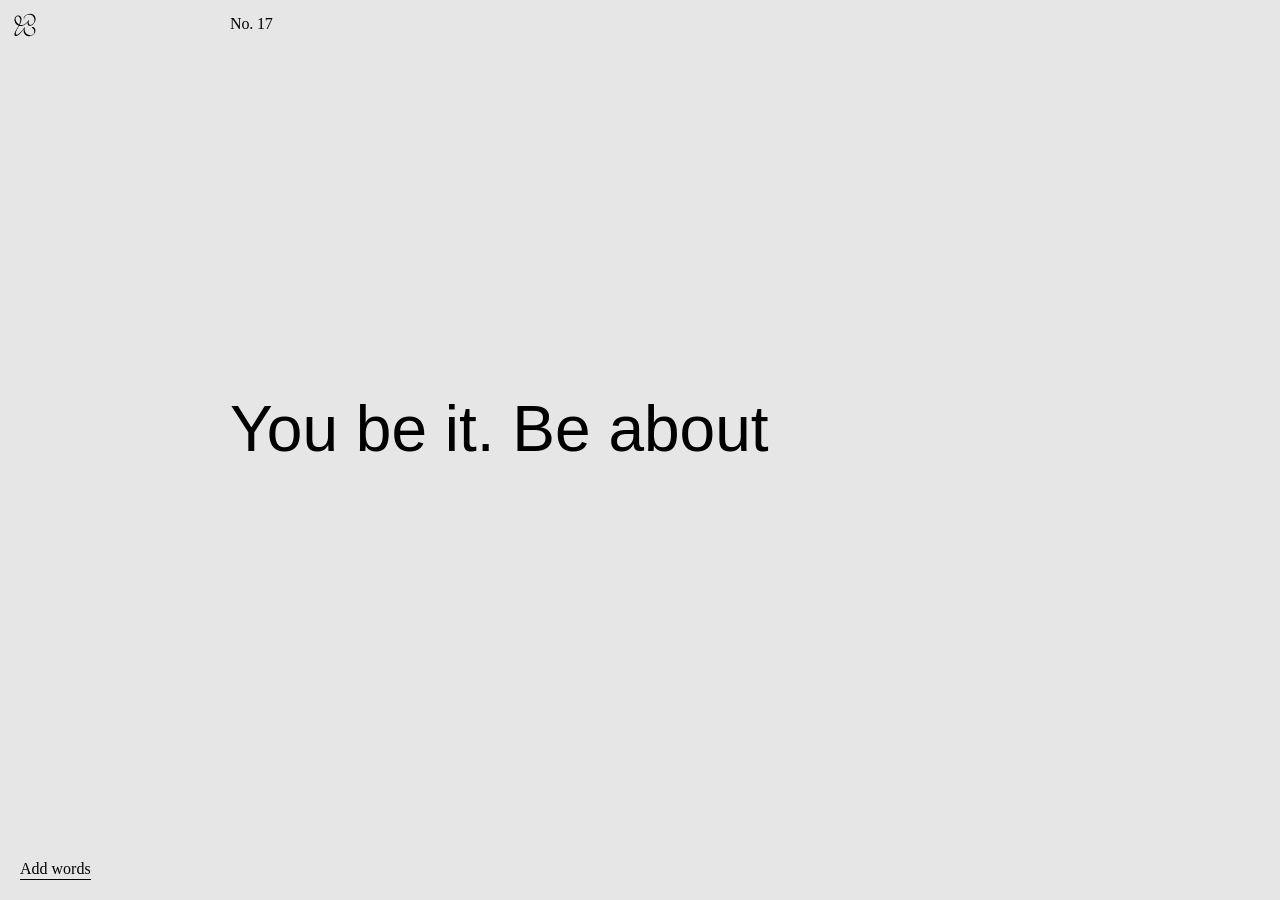
==== commit cf14a883: "Notes in Safari and on a slow connection: each quote's notes fonts are fetched once it settles (laid" ====
--- a/index.html
+++ b/index.html
@@ -24,7 +24,6 @@
   <meta property="og:image:alt" content="Words We Keep">
   <meta name="twitter:card" content="summary_large_image">
   <link rel="apple-touch-icon" href="assets/apple-touch-icon.png">
-  <link rel="icon" href="favicon.ico" sizes="32x32"> <!-- for browsers without SVG icons (older Safari) -->
   <link rel="icon" href="assets/favicon.svg" type="image/svg+xml">
   <link rel="stylesheet" href="css/tokens.css">
   <link rel="stylesheet" href="css/app.css">
@@ -61,6 +60,7 @@
     </section>
     <!-- Mobile notes: the fading top bar (outside the scroller so it stays put; see .app in app.css) -->
     <div class="n-topfade" aria-hidden="true"></div>
+    <div class="n-warm" id="nWarm" aria-hidden="true"></div> <!-- the notes' words, out of sight: their fonts load before Notes is pressed (js/app.js → warmNotesSoon) -->
 
     <!-- Chrome -->
     <button class="chrome menu-btn" id="menuBtn" aria-label="Menu"><svg class="sym" id="markSym" viewBox="0 0 60 60" aria-hidden="true"></svg></button> <!-- the current category's symbol, drawn by js/app.js (Symbols) -->
--- a/css/app.css
+++ b/css/app.css
@@ -522,6 +522,9 @@
 .n-add .is-back { animation: fade-in 0.3s var(--ease) both; } /* the opener or the thanks coming back as the box folds (js/app.js → shutBox) */
 
 .n-topfade { display: none; }
+/* The notes' words laid out out of sight, so their fonts load early (js/app.js → warmNotesSoon):
+   off the left edge, no height (nothing to scroll to), never seen or read. */
+.n-warm { position: absolute; left: -10000px; top: 0; width: 320px; height: 0; overflow: hidden; visibility: hidden; pointer-events: none; }
 
 /* Video thumbnail */
 .thumb {
@@ -531,6 +534,10 @@
   aspect-ratio: 160 / 284; /* always the Figma portrait crop, whatever the video's shape */
   overflow: hidden;
   /* no fill colour: a black box must never show while the image is (re)painting */
+  /* Its own layer from the start: Safari otherwise builds one as the scan's colour split comes
+     off (js: scanIn) and shows nothing in it for ~4 frames — the picture blinked out as notes
+     arrived (Bill's recording, 2026-10-10; reproduced in WebKit, gone with this). */
+  will-change: transform;
 }
 /* Desktop hover: a slight lift. (`scale` is separate from the pointer-lean's `translate`.) */
 @media (hover: hover) and (pointer: fine) {
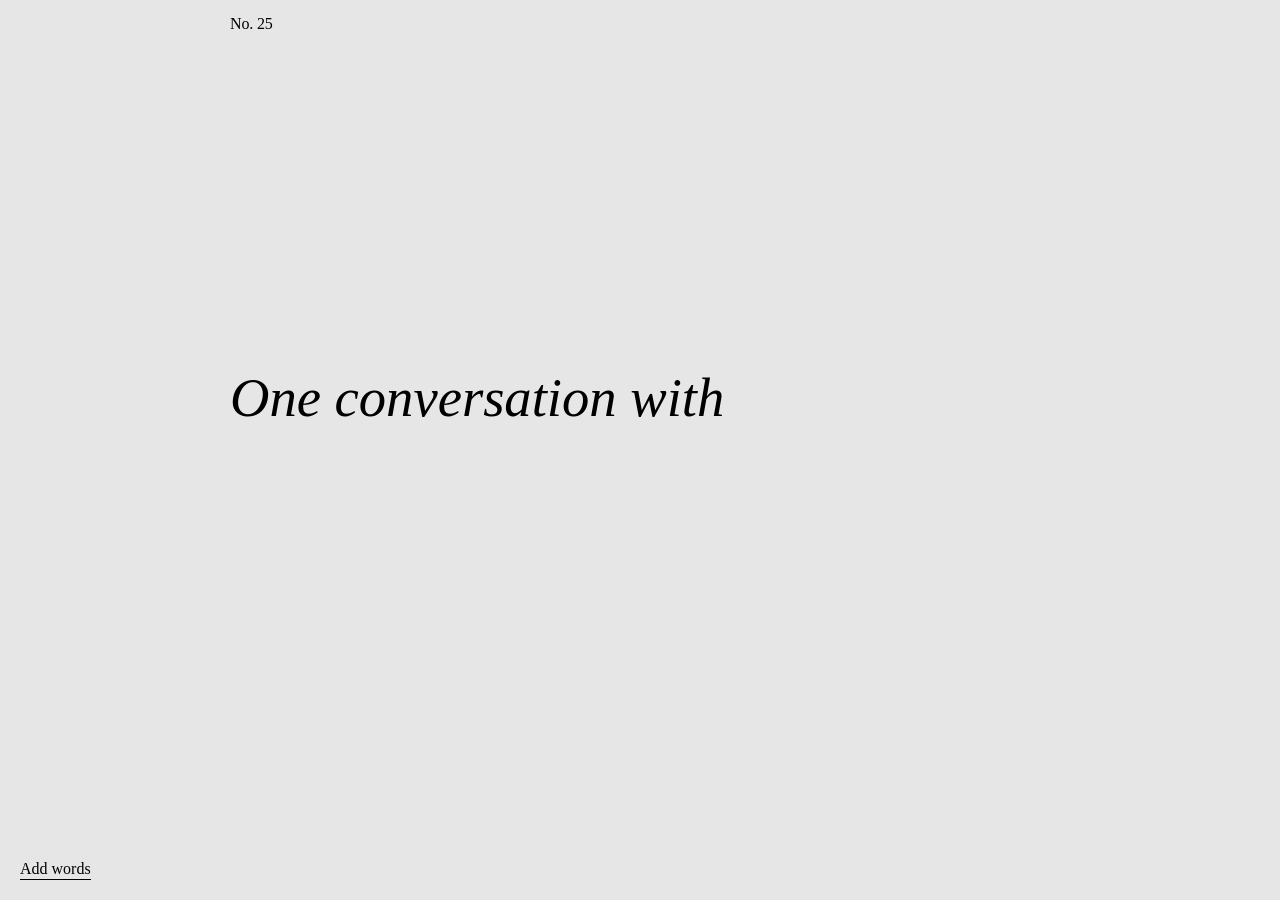
==== commit fd88930e: "Chinese originals in 澹雅明体C: simplified as Ming SC, traditional as Ming TC (the fonts Worker, cut int" ====
--- a/index.html
+++ b/index.html
@@ -7,7 +7,7 @@
   <title>Words We Keep</title>
   <link rel="preconnect" href="https://fonts.wordswekeep.org"> <!-- every font, Google's included, comes from the site's fonts Worker (workers/fonts) -->
   <link rel="preconnect" href="https://fonts.wordswekeep.org" crossorigin>
-  <link href="https://fonts.wordswekeep.org/css2?family=Cal+Sans&family=Crimson+Pro:ital@0;1&family=Instrument+Serif:ital@0;1&family=Noto+Sans:wght@400;500&family=Noto+Sans+JP:wght@400;500&family=Noto+Sans+KR:wght@400;500&family=Noto+Sans+SC:wght@400;500;700&family=Noto+Sans+TC:wght@400;500;700&family=Noto+Serif+SC:wght@500&family=Noto+Serif+TC:wght@500&family=Noto+Serif:ital@0;1&family=Noto+Sans+Arabic:wght@400;500&family=Noto+Sans+Hebrew&family=Noto+Sans+Thai&family=Noto+Sans+Devanagari&family=Noto+Serif+Hebrew&family=Noto+Serif+Thai&family=Noto+Serif+Devanagari&family=BIZ+UDPMincho&family=Gowun+Batang&family=Cormorant+Garamond&family=GFS+Didot&family=Scheherazade+New&family=Murecho:wght@700&family=IBM+Plex+Sans+KR:wght@700&family=Golos+Text:wght@600&family=Commissioner:wght@700&family=Alexandria:wght@700&family=IBM+Plex+Sans+Hebrew:wght@400;600&family=Bai+Jamjuree:wght@500;600&family=Poppins:wght@400;700&family=Sorts+Mill+Goudy&display=swap" rel="stylesheet">
+  <link href="https://fonts.wordswekeep.org/css2?family=Cal+Sans&family=Crimson+Pro:ital@0;1&family=Instrument+Serif:ital@0;1&family=Noto+Sans:wght@400;500&family=Noto+Sans+JP:wght@400;500&family=Noto+Sans+KR:wght@400;500&family=Noto+Sans+SC:wght@400;500;700&family=Noto+Sans+TC:wght@400;500;700&family=Noto+Serif+SC:wght@500&family=Ming+SC&family=Ming+TC&family=Noto+Serif:ital@0;1&family=Noto+Sans+Arabic:wght@400;500&family=Noto+Sans+Hebrew&family=Noto+Sans+Thai&family=Noto+Sans+Devanagari&family=Noto+Serif+Hebrew&family=Noto+Serif+Thai&family=Noto+Serif+Devanagari&family=BIZ+UDPMincho&family=Gowun+Batang&family=Cormorant+Garamond&family=GFS+Didot&family=Scheherazade+New&family=Murecho:wght@700&family=IBM+Plex+Sans+KR:wght@700&family=Golos+Text:wght@600&family=Commissioner:wght@700&family=Alexandria:wght@700&family=IBM+Plex+Sans+Hebrew:wght@400;600&family=Bai+Jamjuree:wght@500;600&family=Poppins:wght@400;700&family=Sorts+Mill+Goudy&display=swap" rel="stylesheet">
   <!-- The language button's own fonts (js/app.js → LANG_BUTTON): only the pieces with its labels' letters load. -->
   <link href="https://fonts.wordswekeep.org/css2?family=Inter:wght@500&family=Manrope:wght@600&family=IBM+Plex+Sans+Arabic:wght@400&family=Hind+Siliguri:wght@400&family=Noto+Sans+Tamil:wght@400&display=swap" rel="stylesheet">
   <!-- Search and link previews (the share image: 1200 × 630; the iPhone home-screen icon: 180 × 180) -->
--- a/css/tokens.css
+++ b/css/tokens.css
@@ -1,6 +1,11 @@
 /* Words We Keep — design tokens (color + type).
    Single source of truth; app.css and styleguide.html only reference these.
    Category palettes match the Figma "Colors" section (node 227:4163). */
+
+/* No grey box when a link or button is tapped (Safari, iOS), on every page: the property is
+   inherited, so one declaration here reaches every element of any page that loads this file —
+   every page of the site does (Bill, 2026-10-10: "so I don't need to tell you again"). */
+html { -webkit-tap-highlight-color: transparent; }
 
 :root {
   /* ---------- Color: base ---------- */
@@ -28,7 +33,7 @@
   --noto-sans: 'Noto Sans SC', 'Noto Sans JP', 'Noto Sans KR', 'Noto Sans', sans-serif;
   --noto-sans-tc: 'Noto Sans TC', 'Noto Sans JP', 'Noto Sans KR', 'Noto Sans', sans-serif; /* traditional Chinese typed (js: nativeRuns → .n-hant) */
   --font-native:    var(--noto-sans);                                     /* native-script names (sans) */
-  --font-native-quote: 'Noto Serif SC', 'Songti SC', serif;               /* original-language quotes, medium */
+  --font-native-quote: 'Ming SC', 'Songti SC', serif;                     /* original-language quotes (澹雅明体C, workers/fonts/tools/ming.py) */
   --font-native-ui: var(--noto-sans);
   /* A field (the form, the library): Crimson Pro, then each script's Noto, letter by letter —
      Cyrillic and Greek in Noto Serif as on the site; Japanese, Korean, traditional Chinese put
@@ -141,7 +146,7 @@
 }
 .t-quote-native {
   font-family: var(--font-native-quote);
-  font-weight: 500;
+  font-weight: 400;
   font-style: normal;
   line-height: var(--quote-native-leading);
   letter-spacing: 0.02em;
--- a/css/app.css
+++ b/css/app.css
@@ -84,13 +84,13 @@
   -webkit-mask: var(--src) center / 100% 100% no-repeat;
   mask: var(--src) center / 100% 100% no-repeat;
 }
-/* The category symbols as still images (assets/symbols/svg). With no data-sym it is "All": the logo. */
-.icon-mark  { --src: url(../assets/symbols/svg/All.svg); width: var(--mark); height: var(--mark); }
-.icon-mark[data-sym="perspective"] { --src: url(../assets/symbols/svg/Perspective.svg); }
-.icon-mark[data-sym="growth"]      { --src: url(../assets/symbols/svg/Growth.svg); }
-.icon-mark[data-sym="drive"]       { --src: url(../assets/symbols/svg/Drive.svg); }
-.icon-mark[data-sym="community"]   { --src: url(../assets/symbols/svg/Community.svg); }
-.icon-mark[data-sym="romance"]     { --src: url(../assets/symbols/svg/Romance.svg); }
+/* The category symbols as still images (served by the fonts Worker, /s/: not in the public repo — workers/fonts). With no data-sym it is "All": the logo. */
+.icon-mark  { --src: url(https://fonts.wordswekeep.org/s/All.svg); width: var(--mark); height: var(--mark); }
+.icon-mark[data-sym="perspective"] { --src: url(https://fonts.wordswekeep.org/s/Perspective.svg); }
+.icon-mark[data-sym="growth"]      { --src: url(https://fonts.wordswekeep.org/s/Growth.svg); }
+.icon-mark[data-sym="drive"]       { --src: url(https://fonts.wordswekeep.org/s/Drive.svg); }
+.icon-mark[data-sym="community"]   { --src: url(https://fonts.wordswekeep.org/s/Community.svg); }
+.icon-mark[data-sym="romance"]     { --src: url(https://fonts.wordswekeep.org/s/Romance.svg); }
 /* The symbols drawn live (js/app.js → "Symbols"): an <svg viewBox="0 0 60 60">, inked in the text colour. */
 .sym { display: block; overflow: visible; }
 .icon-arrow { --src: url(../assets/icons/arrow-up.svg); width: 12px; height: 12px; }
@@ -101,7 +101,7 @@
 
 .chrome { position: absolute; z-index: 20; }
 .menu-btn .sym { width: var(--mark); height: var(--mark); }
-.menu-btn.is-static::before { content: ""; position: absolute; inset: 0; background: currentColor; -webkit-mask: url(../assets/symbols/svg/All.svg) center / 100% 100% no-repeat; mask: url(../assets/symbols/svg/All.svg) center / 100% 100% no-repeat; } /* the still logo, until the drawn one is ready (back from the form; symbols' files missing) */
+.menu-btn.is-static::before { content: ""; position: absolute; inset: 0; background: currentColor; -webkit-mask: url(https://fonts.wordswekeep.org/s/All.svg) center / 100% 100% no-repeat; mask: url(https://fonts.wordswekeep.org/s/All.svg) center / 100% 100% no-repeat; } /* the still logo, until the drawn one is ready (back from the form; symbols' files missing) */
 .menu-btn  { top: var(--mark-top); left: var(--mark-top); } /* the same distance from the top and the left edge */ /* centred on the caps of No. / Notes; same spot as the first category mark in notes mode */
 .number    { top: calc(20px - var(--cap-offset)); left: var(--col2); white-space: nowrap; font-feature-settings: "ss01" 1, "ss07" 1, "lnum" 1, "pnum" 1; } /* caps on the mark's top edge; lining figures, proportional: tabular ones (--numeral-features) set a gap around the 1 of "16" */
 /* The number rolls on a change (js/app.js → setNumber): a box one line high, the old and the next
@@ -468,15 +468,18 @@
 .notes .quote[data-tier="s"]  { --q-size: var(--quote-s-notes); }
 .notes .quote[data-tier="xs"] { --q-size: var(--quote-xs-notes); }
 
-/* Annotated words (and the link in a menu description): hairline dashed underline. */
+/* Annotated words (and the link in a menu description, the privacy page's email address — Bill,
+   2026-10-10): hairline dashed underline. */
 .ann,
-.cat-desc [data-href] {
+.cat-desc [data-href],
+.pv-mail,
+.send-note [data-href] {
   cursor: pointer;
   -webkit-box-decoration-break: clone;
   box-decoration-break: clone; /* an underlined phrase may now wrap: each line gets its own full underline */
   background: repeating-linear-gradient(90deg, currentColor 0 2px, transparent 2px 4px) left bottom 0.08em / 100% 1px no-repeat;
 }
-@media (min-resolution: 2dppx) { .ann, .cat-desc [data-href] { background-size: 100% 0.5px; } }
+@media (min-resolution: 2dppx) { .ann, .cat-desc [data-href], .pv-mail, .send-note [data-href] { background-size: 100% 0.5px; } }
 
 .n-col {
   position: relative;
@@ -505,6 +508,9 @@
 .n-add { display: flex; flex-direction: column; width: calc(2 * var(--colw) + var(--g)); max-width: 100%; margin-top: 2em; } /* 4em (the column's 2em gap and 2em more) under whatever comes before — the note, the context, the thoughts — twice the gap between the blocks (Bill, 2026-10-09) */ /* on the grid, as the form's fields: two columns (four on a tablet, margin to margin on a phone — below); not the text's measure */
 .n-add .more { align-items: flex-start; height: auto; } /* the words and the + on the block's top line (Figma: a 32 row, both at its top) */
 .n-add .more { opacity: 0.6; transition: opacity 0.15s var(--ease); } /* at rest 60% of the palette's colour; full under the pointer and while pressed (Bill, 2026-10-09) */
+/* …75% where 60% falls short of AA (4.5:1) on its background: Perspective 3.67 → 5.19, Community
+   3.44 → 4.68; Growth, Drive and Romance pass at 60% (Bill, 2026-10-10). */
+[data-theme="perspective"] .n-add .more, [data-theme="community"] .n-add .more { opacity: 0.75; }
 @media (hover: hover) { .n-add .more:hover { opacity: 1; } }
 .n-add .more:active { opacity: 1; }
 .n-add {
@@ -516,7 +522,7 @@
 }
 .n-add input, .n-add textarea { -webkit-user-select: text; user-select: text; } /* selection is off site-wide; a box one types in needs it */
 .n-add textarea.field { height: var(--ta-m); } /* 160, as the form's large boxes */
-.n-add .btn { color: var(--white); margin-top: 1em; } /* the name field 1px under the words; the button 1em under the name (Figma 15) */
+.n-add .btn { color: var(--white); margin-top: 2.5em; } /* the name field 1px under the words; the button 2.5em under the name — 40 at 16, to look as the form's "Add words" (Bill, 2026-10-10; 1em until then) */
 @media (hover: hover) { .n-add .btn:not(:disabled):hover { border-color: var(--white); box-shadow: inset 0 0 0 0.5px var(--white); } }
 .n-thanks { white-space: normal; }
 .n-add .is-back { animation: fade-in 0.3s var(--ease) both; } /* the opener or the thanks coming back as the box folds (js/app.js → shutBox) */
--- a/css/form.css
+++ b/css/form.css
@@ -24,7 +24,7 @@
   --field:        #f3f3f3;   /* input at rest */
   --field-hover:  #ffffff;   /* input hovered / focused */
   --placeholder:  #565656;   /* placeholders and question descriptions */
-  --cat-desc:     #696969;   /* category descriptions */
+  --cat-desc:     #676767;   /* category descriptions (#696969 until 2026-10-10: 4.40:1 on the page, short of AA; now 4.53) */
   --btn-line:     #757575;   /* outlined button border */
   --btn-off:      #757575;   /* disabled primary button */
   --btn-off-text: #a8a8a8;   /* disabled outlined button text */
@@ -104,6 +104,9 @@
 .group--16 { gap: var(--gap-16); }
 .group--24 { gap: var(--gap-24); }
 .group--11 { gap: calc(11 * var(--u)); }
+/* A question (and its description) to its field: always 16, as on the first two steps — in a 12
+   group only the question gets the 4 more, so what follows the field keeps its 12 (Bill, 2026-10-10). */
+.group:not([class*="group--"]) > .q { margin-bottom: calc(var(--gap-16) - var(--gap-12)); }
 
 .q { display: flex; flex-direction: column; width: 100%; position: relative; }
 .q--pad { padding-right: var(--gap-40); gap: calc(2 * var(--u)); }
@@ -345,7 +348,7 @@
 .done { --done-sym: calc(200 * var(--u)); }
 .done-sym { width: var(--done-sym); height: var(--done-sym); }
 .done-sym .sym { width: 100%; height: 100%; }
-.done-sym.is-static { background: currentColor; -webkit-mask: url(../assets/symbols/svg/All.svg) center / 100% 100% no-repeat; mask: url(../assets/symbols/svg/All.svg) center / 100% 100% no-repeat; } /* the symbols' files did not load: the still image */
+.done-sym.is-static { background: currentColor; -webkit-mask: url(https://fonts.wordswekeep.org/s/All.svg) center / 100% 100% no-repeat; mask: url(https://fonts.wordswekeep.org/s/All.svg) center / 100% 100% no-repeat; } /* the symbols' files did not load: the still image */
 .done-btns { display: flex; gap: var(--gap-4); width: 100%; }
 .done-btns .btn { flex: 1 1 0; min-width: 0; }
 .done > * { opacity: 0; }
@@ -582,3 +585,9 @@
 
 /* A dropdown picked from, never typed into (js: combo → select): the whole field opens it. */
 .combo--select .field { cursor: pointer; caret-color: transparent; }
+
+/* Under a send button — the form's "Add words", the notes' "Add thoughts" (Bill, 2026-10-10): what
+   happens next, in italics and the context's placeholder grey, ~12 under the button; "How we keep
+   them" opens the privacy page in a new tab, with the menu's dotted underline (css/app.css → .ann). */
+.send-note { margin-top: calc(12 * var(--u)); font-style: italic; color: var(--placeholder); white-space: normal; }
+.send-note [data-href] { white-space: nowrap; } /* "How we keep them" stays one piece: on a narrow screen it goes to the next line whole */
--- a/css/fonts.css
+++ b/css/fonts.css
@@ -107,8 +107,8 @@
    tuned by Bill on a temporary page (2026-10-06). js/app.js → quoteScript sets data-script;
    Arabic and Hebrew also read right to left (dir="rtl"). Without a script: the CJK values in
    tokens.css (--quote-native-*). */
-[data-native][data-script="hant"] { --qn-serif: 'Noto Serif TC', serif;        --qn-sans: 'Noto Sans TC', sans-serif; }
-[data-native][data-script="hans"] { --qn-serif: 'Noto Serif SC', serif;        --qn-sans: 'Noto Sans SC', sans-serif; }
+[data-native][data-script="hant"] { --qn-serif: 'Ming TC', serif;              --qn-sans: 'Noto Sans TC', sans-serif; }
+[data-native][data-script="hans"] { --qn-serif: 'Ming SC', serif;              --qn-sans: 'Noto Sans SC', sans-serif; }
 [data-native][data-script="jpan"] { --qn-serif: 'BIZ UDPMincho', serif;        --qn-sans: 'Murecho', sans-serif; }
 [data-native][data-script="kore"] { --qn-serif: 'Gowun Batang', serif;         --qn-sans: 'IBM Plex Sans KR', sans-serif; }
 [data-native][data-script="cyrl"] { --qn-serif: 'Cormorant Garamond', serif;   --qn-sans: 'Golos Text', sans-serif; }
@@ -118,9 +118,10 @@
 [data-native][data-script="thai"] { --qn-serif: 'Noto Serif Thai', serif;      --qn-sans: 'Bai Jamjuree', sans-serif; }
 [data-native][data-script="deva"] { --qn-serif: 'Noto Serif Devanagari', serif; --qn-sans: 'Poppins', sans-serif; }
 [data-native][data-script="latn"] { --qn-serif: 'Noto Serif', serif;              --qn-sans: 'Noto Sans', sans-serif; }
-/* The serif's sizes, then the sans' (Bill, 2026-10-06) */
-[data-native][data-script="hant"] { --qn-scale: 0.85; --qn-leading: 1.45; --qn-tracking: 0.02em; --qn-weight: 500; }
-[data-native][data-script="hans"] { --qn-scale: 0.85; --qn-leading: 1.45; --qn-tracking: 0.02em; --qn-weight: 500; }
+/* The serif's sizes, then the sans' (Bill, 2026-10-06; Chinese in 澹雅明体C — Ming SC / TC, one
+   weight — 2026-10-10: its characters are each 1.4% wider than Noto's, so no tracking) */
+[data-native][data-script="hant"] { --qn-scale: 0.85; --qn-leading: 1.4; --qn-tracking: 0em; --qn-weight: 400; }
+[data-native][data-script="hans"] { --qn-scale: 0.85; --qn-leading: 1.4; --qn-tracking: 0em; --qn-weight: 400; }
 [data-native][data-script="jpan"] { --qn-scale: 0.88; --qn-leading: 1.4; --qn-tracking: 0.02em; --qn-weight: 400; }
 [data-native][data-script="kore"] { --qn-scale: 0.95; --qn-leading: 1.4; --qn-tracking: 0em; --qn-weight: 400; }
 [data-native][data-script="cyrl"] { --qn-scale: 1.25; --qn-leading: 0.85; --qn-tracking: -0.02em; --qn-weight: 400; }
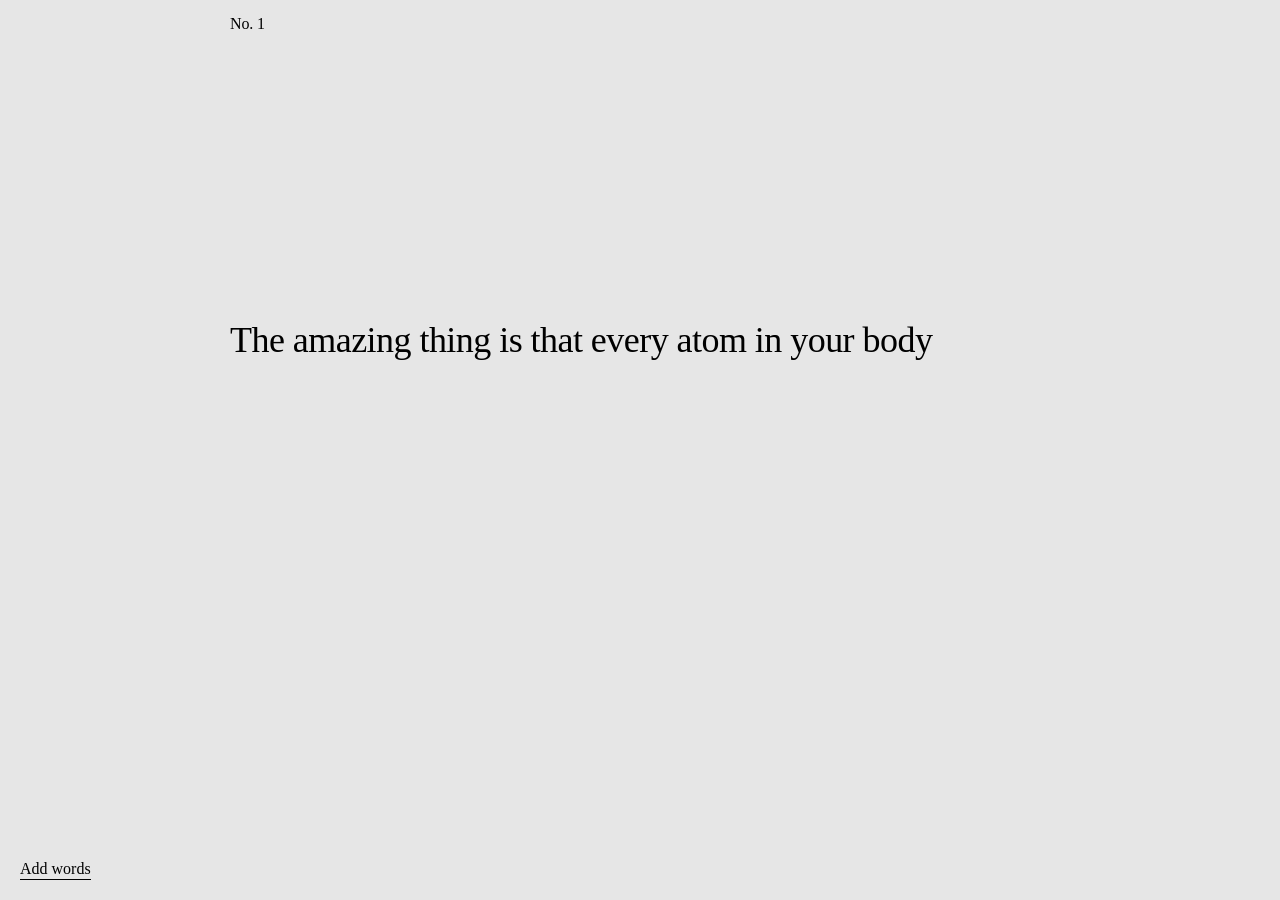
==== commit 872da5f4: "Home: background music, a looping track per category (All words and each category), with a player un" ====
--- a/index.html
+++ b/index.html
@@ -67,6 +67,7 @@
     <p class="chrome number" id="number"></p>
     <button class="chrome link notes-btn" id="notesBtn">Notes</button>
     <button class="chrome link add-btn" id="addBtn" role="link" data-href="add">Add words</button> <!-- a button, not <a href>: no address strip on hover (js/app.js → follow) -->
+    <button class="chrome player" id="player" aria-label="Play background music" aria-pressed="false" hidden><span class="icon player-icon"></span><span class="player-name" aria-hidden="true"><span class="player-roll"><span></span><span></span></span></span></button> <!-- the music: one button, play / pause (js/app.js → Music, js/music.js); the name twice, to roll round -->
     <div class="chrome arrows">
       <button id="prevBtn" aria-label="Previous quote"><span class="arrow-crop"><span class="icon icon-arrow"></span></span></button> <!-- .arrow-crop: the box a pressed arrow rolls in (js/app.js → press) -->
       <button id="nextBtn" aria-label="Next quote"><span class="arrow-crop"><span class="icon icon-arrow icon-arrow--down"></span></span></button>
@@ -112,6 +113,7 @@
   </svg>
 
   <noscript>Words We Keep needs JavaScript to show its quotes.</noscript>
+  <script src="js/music.js"></script>
   <script src="js/app.js"></script>
 </body>
 </html>
--- a/css/app.css
+++ b/css/app.css
@@ -11,6 +11,7 @@
   --col3: calc(var(--m) + 2 * var(--step));
   --col4: calc(var(--m) + 3 * var(--step));
   --col6: calc(var(--m) + 5 * var(--step));
+  --phone-col2: calc(var(--m) + (100vw - 2 * var(--m) - 3 * var(--g)) / 4 + var(--g)); /* a phone's four-column grid (Figma 555:356): the second column, 113 at 393 */
 
 }
 
@@ -112,6 +113,38 @@
 .notes-btn { top: calc(20px - var(--cap-offset)); right: var(--m); }
 .add-btn   { left: var(--m); bottom: 20px; }
 .arrows    { right: 16px; bottom: 16px; display: flex; }
+/* The music player (Figma 555:563): under No. X, on the line of "Add words"; the whole of it is
+   one button. Playing: the pause icon, the track's name rolling through its box with both edges
+   faded (js/app.js → marquee). Paused: the play icon, the name still at its start, the right
+   edge faded. */
+@property --player-fade-l { syntax: '<length>'; inherits: false; initial-value: 0px; }
+.player { left: var(--col2); bottom: 20px; display: flex; align-items: center; gap: 2px; padding-bottom: var(--link-gap); color: var(--fg); }
+.player[hidden] { display: none; }
+.player-icon { --src: url(../assets/icons/player-play.svg); width: 8px; height: 9.238px; margin: 0 5px; translate: 0 calc(2 * var(--u)); } /* centred in an 18px box, then lowered onto the middle of the name's lowercase letters (x-height; measured 2px below the line's centre, Bill 2026-10-12) */
+.player.is-on .player-icon { --src: url(../assets/icons/player-pause.svg); }
+.player-name {
+  --edge: 8.583px;
+  --player-fade-l: 0px;
+  width: 60px;
+  overflow: hidden;
+  font-family: var(--font-text);
+  font-style: italic;
+  font-size: var(--text-size); /* the site's text size (Bill, 2026-10-12; Figma had 15) */
+  line-height: 1.2;
+  letter-spacing: -0.01em;
+  font-feature-settings: "ss01" 1, "ss07" 1, "dlig" 1, "onum" 1, "pnum" 1;
+  white-space: nowrap;
+  -webkit-mask: linear-gradient(to right, transparent 0, #000 var(--player-fade-l), #000 calc(100% - var(--edge)), transparent 100%);
+  mask: linear-gradient(to right, transparent 0, #000 var(--player-fade-l), #000 calc(100% - var(--edge)), transparent 100%);
+  transition: --player-fade-l 0.6s var(--ease);
+}
+.player.is-on .player-name { --player-fade-l: var(--edge); }
+.player-roll { display: flex; width: max-content; }
+.player-roll > span { padding-right: 24px; } /* the gap before the name comes round again */
+@media (max-width: 599px) {
+  .number, .player { left: var(--phone-col2); } /* No. X and the player on the phone frame's four-column grid (Bill, 2026-10-12): on the six-column --col2 (82 at 393) the player would sit on "Add words" */
+  .player-name { width: 40px; }
+}
 .arrows button { width: 32px; height: 32px; display: grid; place-items: center; }
 /* A pressed arrow rolls out of this box, and back in from the other side once the new quote has arrived (js/app.js → press). */
 .arrow-crop { display: block; width: 12px; height: 12px; overflow: hidden; }
@@ -126,6 +159,7 @@
    page changes; the form page fades its content in around the same logo (js/form.js). */
 .app.is-leaving > :not(.menu-btn) { opacity: 0; transition: opacity 0.1s var(--ease); }
 .app.is-arriving > .chrome:not(.menu-btn):not(.notes-btn):not(.arrows) { animation: fade-in var(--chrome-in) var(--ease) both; } /* back from the form (Notes and the arrows wait for the typing) */
+.app.is-into-thoughts > .notes, .app.is-into-thoughts > .notes-btn { animation: fade-in var(--chrome-in) var(--ease) both; } /* back from the form's "Add thoughts instead": straight into notes, no typing (js/app.js → intoThoughts) */
 /* While the quote types itself in (js/app.js → arrive), Notes and the arrows are held back; as
    the last letter lands they fade in like "Add words" does coming back from the form
    (js/app.js → showChrome sets .chrome-in for the length of the fade). */
@@ -136,6 +170,7 @@
 .app[data-mode="notes"]:not(.is-revealing) .menu-btn,
 .app[data-mode="notes"]:not(.is-revealing) .number,
 .app[data-mode="notes"]:not(.is-revealing) .add-btn,
+.app[data-mode="notes"]:not(.is-revealing) .player,
 .app[data-mode="notes"]:not(.is-revealing) .arrows { display: none; }
 
 /* While the notes frame is being cropped in, the page under it is still the grey main page
@@ -241,6 +276,15 @@
    element it started on, and the quote's nodes are replaced mid-change (the swap), which stranded
    the finger (the scrub froze scattered). Only the language button takes pointer events. */
 .track .lang { pointer-events: auto; }
+.app.is-over-quote .deck { cursor: pointer; } /* tapping the quote opens notes (js/app.js → quoteTap) */
+/* With a mouse, the cursor over the words is the magnifying glass instead, drawn by the page
+   (js/app.js → makeGlass): the real one is hidden there. */
+.has-glass .app.is-over-quote .deck { cursor: none; }
+.glass { position: fixed; left: 0; top: 0; z-index: 2147483647; width: var(--glass-px); height: var(--glass-px); pointer-events: none; visibility: hidden; }
+.glass.is-on { visibility: visible; }
+.glass > div { position: absolute; inset: 0; }
+.glass svg { display: block; }
+.glass-frost { -webkit-mask-size: 100% 100%; mask-size: 100% 100%; -webkit-mask-repeat: no-repeat; mask-repeat: no-repeat; }
 .slide { position: absolute; left: 0; width: 100%; height: 100%; }
 .slide[data-pos="-1"] { top: -100%; }
 .slide[data-pos="0"]  { top: 0; }
@@ -423,6 +467,18 @@
 /* Filtered only while scrolled: an always-on filter rasterizes the quote differently, which
    showed as a flicker when the travelling quote handed over to it. */
 .n-pin.is-blurred { filter: blur(var(--pin-blur, 0px)); }
+/* …and fades as the notes reach it — all of it, the thumbnail too, so the blurred background is
+   evenly faint (Bill, 2026-10-10). Each palette fades only as far as AA needs: at --pin-dim-min the
+   notes text keeps 4.5:1 even where the blurred quote is as dense as solid text (the more it
+   shows, the more depth). Contrast there: perspective 4.50, growth 4.50, drive 4.62, community
+   4.60, romance 4.56. js/app.js sets --pin-dim as the notes scroll. */
+.n-pin { opacity: var(--pin-dim, 1); }
+[data-theme="perspective"] { --pin-dim-min: 0.34; }
+[data-theme="growth"]      { --pin-dim-min: 0.40; }
+[data-theme="drive"]       { --pin-dim-min: 0.42; }
+[data-theme="community"]   { --pin-dim-min: 0.26; }
+[data-theme="romance"]     { --pin-dim-min: 0.38; }
+.notes:not(.is-scrolling) .n-pin { transition: filter 0.4s var(--ease), opacity 0.4s var(--ease); }
 .notes.is-scrolling .n-pin { transition: none; }
 
 .n-meta p { white-space: nowrap; }
@@ -473,13 +529,14 @@
 .ann,
 .cat-desc [data-href],
 .pv-mail,
-.send-note [data-href] {
+.send-note [data-href],
+.dup-note [data-href] {
   cursor: pointer;
   -webkit-box-decoration-break: clone;
   box-decoration-break: clone; /* an underlined phrase may now wrap: each line gets its own full underline */
   background: repeating-linear-gradient(90deg, currentColor 0 2px, transparent 2px 4px) left bottom 0.08em / 100% 1px no-repeat;
 }
-@media (min-resolution: 2dppx) { .ann, .cat-desc [data-href], .pv-mail, .send-note [data-href] { background-size: 100% 0.5px; } }
+@media (min-resolution: 2dppx) { .ann, .cat-desc [data-href], .pv-mail, .send-note [data-href], .dup-note [data-href] { background-size: 100% 0.5px; } }
 
 .n-col {
   position: relative;
@@ -629,6 +686,7 @@
   .n-cats { position: absolute; top: var(--mark-top); }
   .n-cats li { gap: calc(var(--m) + 2.667em - var(--mark-top) - var(--mark)); } /* the category names start where the indented names below do (.n-indent--from) */
   .n-pin { position: static; height: auto; padding: 124px var(--m) 0; filter: none !important; }
+  .n-pin { opacity: 1 !important; } /* nothing scrolls over it here: no fading */
   .app.is-dim .n-pin { filter: blur(25px) !important; }
   .n-from { position: static; }
   .n-source { max-width: none; margin-right: 40px; } /* as wide as the notes body below */
--- a/css/form.css
+++ b/css/form.css
@@ -109,7 +109,6 @@
 .group:not([class*="group--"]) > .q { margin-bottom: calc(var(--gap-16) - var(--gap-12)); }
 
 .q { display: flex; flex-direction: column; width: 100%; position: relative; }
-.q--pad { padding-right: var(--gap-40); gap: calc(2 * var(--u)); }
 .q-title { display: flex; justify-content: space-between; align-items: center; }
 .q-desc { color: var(--placeholder); }
 /* Required: the asterisk glyph as an icon (Figma "required"), off the question's top left
@@ -526,6 +525,23 @@
 @media (prefers-reduced-motion: reduce) { .ann-mark { transition: none; } }
 .ann-sheet .btn:disabled { color: rgba(255, 255, 255, 0.4); border-color: rgba(255, 255, 255, 0.25); } /* Save annotation until every word is explained */
 .content > .fold { --fold-gap: var(--gap-40); }
+/* What appears as one types (steps 1–3's Next, step 5's name and "Add words") keeps its space all
+   along and only fades and rises into it: the step's content is centred, so anything that grew
+   under the field would push the field up mid-word (Bill, 2026-10-11: a field never moves while
+   one types; the thoughts box keeps its room the same way). Unseen and unreachable until then. */
+.reveal { opacity: 0; translate: 0 calc(-8 * var(--u)); visibility: hidden; transition: opacity var(--fold-ms, 200ms) var(--ease), translate var(--fold-ms, 200ms) var(--ease), visibility 0s linear var(--fold-ms, 200ms); }
+.reveal.is-in { opacity: 1; translate: 0 0; visibility: visible; transition: opacity var(--fold-ms, 200ms) var(--ease), translate var(--fold-ms, 200ms) var(--ease), visibility 0s; }
+@media (prefers-reduced-motion: reduce) { .reveal, .reveal.is-in { transition: none; } }
+
+/* Already in the collection (Bill, 2026-10-11; js/form.js → sameWords / sameSource).
+   Step 1: the same words — one line under Next, ~12 below it as the send note, in the ink, with
+   the dashed underline (css/app.css → .ann); placed under the button, so it takes no room and
+   the centred step never moves. Step 3: the same source — the send note's grey italics under
+   the source fields, unfolding (the group's 12 above it; Bill: no space kept for one-line fields). */
+.next-wrap { position: relative; }
+.dup-note { position: absolute; left: 0; right: 0; top: calc(100% + 12 * var(--u)); margin: 0; }
+.dup-note [data-href] { white-space: nowrap; }
+.send-note.source-note { margin-top: 0; }
 
 /* ---------- Arriving from the archive ----------
    The archive fades everything but the logo out (100ms) and opens this page; here the chrome
--- a/css/fonts.css
+++ b/css/fonts.css
@@ -12,16 +12,16 @@
    library's Fonts tab (data/faces.json) is laid over them by js (app.js, admin.js → facesCSS).
    The files are served by the fonts Worker (workers/fonts) to this site's pages only. */
 
-@font-face { font-family: 'Story';   src: url('https://fonts.wordswekeep.org/story.woff2') format('woff2');   font-weight: 400; font-style: normal; font-display: swap; }
 @font-face { font-family: 'Print';   src: url('https://fonts.wordswekeep.org/print.woff2') format('woff2');   font-weight: 400; font-style: normal; font-display: swap; }
 @font-face { font-family: 'Grotesk'; src: url('https://fonts.wordswekeep.org/grotesk.woff2') format('woff2'); font-weight: 400; font-style: normal; font-display: swap; }
 @font-face { font-family: 'Poet';    src: url('https://fonts.wordswekeep.org/poet.woff2') format('woff2');    font-weight: 400; font-style: normal; font-display: swap; }
 @font-face { font-family: 'Sketch';  src: url('https://fonts.wordswekeep.org/sketch.woff2') format('woff2');  font-weight: 400; font-style: normal; font-display: swap; }
-@font-face { font-family: 'Rose';    src: url('https://fonts.wordswekeep.org/rose.woff2') format('woff2');    font-weight: 400; font-style: normal; font-display: swap; }
 @font-face { font-family: 'Author';  src: url('https://fonts.wordswekeep.org/author.woff2') format('woff2');  font-weight: 400; font-style: normal; font-display: swap; }
 @font-face { font-family: 'Fig';     src: url('https://fonts.wordswekeep.org/fig.woff2') format('woff2');     font-weight: 400; font-style: normal; font-display: swap; }
 @font-face { font-family: 'Stone';   src: url('https://fonts.wordswekeep.org/stone.woff2') format('woff2');   font-weight: 400; font-style: normal; font-display: swap; }
 @font-face { font-family: 'Rondeau'; src: url('https://fonts.wordswekeep.org/rondeau.woff2') format('woff2'); font-weight: 400; font-style: normal; font-display: swap; }
+@font-face { font-family: 'Curly';   src: url('https://fonts.wordswekeep.org/curly.woff2') format('woff2');   font-weight: 400; font-style: normal; font-display: swap; }
+@font-face { font-family: 'Kid';     src: url('https://fonts.wordswekeep.org/kid.woff2') format('woff2');     font-weight: 400; font-style: normal; font-display: swap; }
 
 :root {
   --native-serif: 'Noto Serif SC', 'Songti SC', serif;
@@ -29,11 +29,6 @@
 }
 
 /* Instrument: the site's own settings (app.css, tokens.css) — nothing to set. */
-
-[data-font="story"]   { --qf-family: 'Story', var(--native-serif);   --qf-style: normal; --qf-leading: 1.3; }
-[data-font="story"][data-tier="m"]  { --qf-scale: 0.9167; }   /* 44 / 48 */
-[data-font="story"][data-tier="s"],
-[data-font="story"][data-tier="xs"] { --qf-scale: 0.9; }      /* 36 / 40 */
 
 [data-font="print"]   { --qf-family: 'Print', var(--native-serif);   --qf-style: normal; --qf-leading: 1.25; --qf-tracking: -0.015em; }
 [data-font="print"][data-tier="m"]  { --qf-scale: 0.9167; }
@@ -67,12 +62,6 @@
 [data-font="sketch"][data-tier="s"],
 [data-font="sketch"][data-tier="xs"] { --qf-scale: 0.8; }     /* 32 / 40 */
 
-[data-font="rose"]    { --qf-family: 'Rose', var(--native-serif);    --qf-style: normal; --qf-leading: 1.15; --qf-tracking: -0.04em; --qf-features: "liga" 1, "clig" 1, "ss06" 1; } /* ss06 = the font's set 2, with the r's swash held back near a y (workers/fonts/tools/convert.py) */
-[data-font="rose"][data-tier="l"]  { --qf-scale: 1.25; }     /* 80 / 64; leading 1.15 at every length (Bill, 2026-09-27; the board drew 1.3) */
-[data-font="rose"][data-tier="m"]  { --qf-scale: 1.125; }     /* 54 / 48 */
-[data-font="rose"][data-tier="s"],
-[data-font="rose"][data-tier="xs"] { --qf-scale: 1.1; }       /* 44 / 40 */
-
 [data-font="author"]  { --qf-family: 'Author', var(--native-serif);  --qf-style: normal; --qf-leading: 1.3; --qf-tracking: -0.05em; --qf-features: "liga" 1, "clig" 1, "ss01" 1; }
 [data-font="author"][data-tier="m"]  { --qf-scale: 1.125; }
 
@@ -94,6 +83,17 @@
 [data-font="rondeau"][data-tier="m"],
 [data-font="rondeau"][data-tier="s"],
 [data-font="rondeau"][data-tier="xs"] { --qf-scale: 1.05; }
+
+/* Curly, Kid: Figma Type 545:2614 (Instrument on those boards: 64 / 48 / 40). One leading and
+   tracking each, from the medium and long boards (the short ones drew 1.25 and, for Kid, -7%).
+   Curly's original language falls back to the serif, Kid's to the sans (Bill, 2026-10-10). */
+[data-font="curly"]   { --qf-family: 'Curly', var(--native-serif);   --qf-style: normal; --qf-leading: 1.2; --qf-tracking: -0.07em; }
+[data-font="curly"][data-tier="l"]  { --qf-scale: 0.9688; }   /* 62 / 64 */
+[data-font="curly"][data-tier="m"]  { --qf-scale: 0.8333; }   /* 40 / 48 */
+
+[data-font="kid"]     { --qf-family: 'Kid', var(--native-sans);      --qf-style: normal; --qf-leading: 1.3; --qf-tracking: -0.01em; --qf-native: var(--qn-sans, var(--native-sans)); --qf-native-scale: var(--qn-sans-scale); --qf-native-leading: var(--qn-sans-leading); --qf-native-tracking: var(--qn-sans-tracking); --qf-native-weight: var(--qn-sans-weight); }
+[data-font="kid"][data-tier="l"]  { --qf-scale: 0.9688; }     /* 62 / 64 */
+[data-font="kid"][data-tier="m"]  { --qf-scale: 0.8333; }     /* 40 / 48 */
 
 /* The original-language version is set in Noto (serif or sans, by the face's character) at the
    site's own native size: the face's scale does not apply to it. */
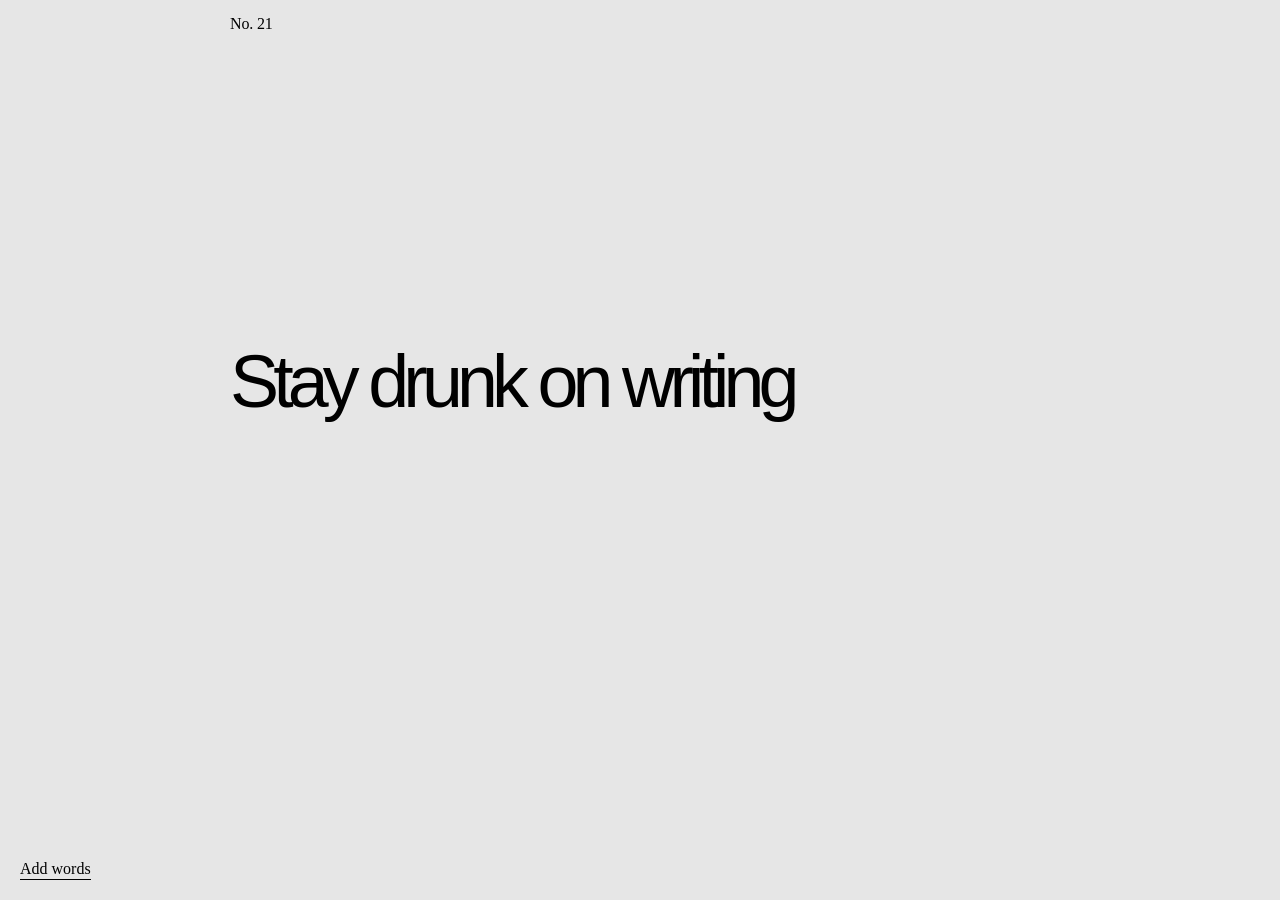
==== commit ecb99ff8: "Favicon: a black dot on every theme (the dark-theme switch inside the SVG mostly did not take); link" ====
--- a/index.html
+++ b/index.html
@@ -24,7 +24,7 @@
   <meta property="og:image:alt" content="Words We Keep">
   <meta name="twitter:card" content="summary_large_image">
   <link rel="apple-touch-icon" href="assets/apple-touch-icon.png">
-  <link rel="icon" href="assets/favicon.svg" type="image/svg+xml">
+  <link rel="icon" href="assets/favicon.svg?v=2" type="image/svg+xml">
   <link rel="stylesheet" href="css/tokens.css">
   <link rel="stylesheet" href="css/app.css">
   <link rel="stylesheet" href="css/form.css"> <!-- the fields and buttons of the thoughts box in notes (one style everywhere) -->
--- a/css/app.css
+++ b/css/app.css
@@ -11,7 +11,6 @@
   --col3: calc(var(--m) + 2 * var(--step));
   --col4: calc(var(--m) + 3 * var(--step));
   --col6: calc(var(--m) + 5 * var(--step));
-  --phone-col2: calc(var(--m) + (100vw - 2 * var(--m) - 3 * var(--g)) / 4 + var(--g)); /* a phone's four-column grid (Figma 555:356): the second column, 113 at 393 */
 
 }
 
@@ -142,7 +141,11 @@
 .player-roll { display: flex; width: max-content; }
 .player-roll > span { padding-right: 24px; } /* the gap before the name comes round again */
 @media (max-width: 599px) {
-  .number, .player { left: var(--phone-col2); } /* No. X and the player on the phone frame's four-column grid (Bill, 2026-10-12): on the six-column --col2 (82 at 393) the player would sit on "Add words" */
+  /* On a phone (Bill, 2026-10-12): No. X starts where notes' names do — the category names at the top
+     and the names under "Words from" (20px + 2.667em, .n-indent--from) — and the player sits on the top
+     bar with it, starting at the middle of the window, its words on No. X's line. */
+  .number { left: calc(var(--m) + 2.667em); }
+  .player { left: 50%; top: calc(20px - var(--cap-offset)); bottom: auto; }
   .player-name { width: 40px; }
 }
 .arrows button { width: 32px; height: 32px; display: grid; place-items: center; }
@@ -213,14 +216,27 @@
   transform: scaleY(var(--band));
   transform-origin: 50% 100%;
 }
-.scan-edge::before { background: linear-gradient(to bottom, transparent, color-mix(in srgb, var(--fg) 16%, transparent)); }
+.scan-edge::before { background: linear-gradient(to bottom, transparent, color-mix(in srgb, var(--fg) var(--scan-tint), transparent)); } /* the tint */
 .scan-edge::after {
-  -webkit-backdrop-filter: blur(10px) brightness(1.35) saturate(1.5);
-  backdrop-filter: blur(10px) brightness(1.35) saturate(1.5);
-  /* only the top third is feathered, so most of the band blurs at full strength */
-  -webkit-mask-image: linear-gradient(to bottom, transparent, #000 35%);
-  mask-image: linear-gradient(to bottom, transparent, #000 35%);
-}
+  -webkit-backdrop-filter: blur(var(--scan-blur)) brightness(var(--scan-bright)) saturate(var(--scan-sat));
+  backdrop-filter: blur(var(--scan-blur)) brightness(var(--scan-bright)) saturate(var(--scan-sat));
+  /* Feathered on a curve down to --scan-full of the band, full strength from there to the edge (Bill,
+     2026-10-12: on Romance's deep red the brightened band read as a block with a hard top; until then
+     the top third, in a straight line). */
+  --scan-feather: linear-gradient(to bottom, transparent, rgba(0, 0, 0, 0.1) calc(var(--scan-full) * 0.167), rgba(0, 0, 0, 0.35) calc(var(--scan-full) * 0.389), rgba(0, 0, 0, 0.7) calc(var(--scan-full) * 0.625), rgba(0, 0, 0, 0.92) calc(var(--scan-full) * 0.833), #000 var(--scan-full));
+  -webkit-mask-image: var(--scan-feather);
+  mask-image: var(--scan-feather);
+}
+/* The band's strength, per palette (Bill, 2026-10-12, set on md/checks/scan): the same brightening
+   that makes Romance's red glow does little to the near-black navies and greens. The scan edge
+   carries the quote's palette (data-theme, js/app.js → setMode). Until 2026-10-12, for all: blur 10px,
+   brightness 1.35, saturate 1.5, tint 16%, the feather's full strength at 35% (straight). */
+.scan-edge                         { --scan-full: 100%; --scan-blur: 2px; --scan-bright: 1.2; --scan-sat: 1.7; --scan-tint: 20%; }
+.scan-edge[data-theme="perspective"] { --scan-full: 100%; --scan-blur: 3px; --scan-bright: 1.8; --scan-sat: 2; --scan-tint: 20%; }
+.scan-edge[data-theme="growth"]      { --scan-full: 100%; --scan-blur: 7px; --scan-bright: 1.9; --scan-sat: 2.05; --scan-tint: 20%; }
+.scan-edge[data-theme="drive"]       { --scan-full: 100%; --scan-blur: 5px; --scan-bright: 1.95; --scan-sat: 2.2; --scan-tint: 27%; }
+.scan-edge[data-theme="community"]   { --scan-full: 100%; --scan-blur: 4px; --scan-bright: 1.8; --scan-sat: 2.15; --scan-tint: 27%; }
+.scan-edge[data-theme="romance"]     { --scan-full: 100%; --scan-blur: 3px; --scan-bright: 1.2; --scan-sat: 2.1; --scan-tint: 22%; }
 
 /* The quote's line-by-line stand-in during the scan (js/app.js → scanQuoteLines). */
 .quote.quote-lines { position: absolute; margin: 0; max-width: none; pointer-events: none; white-space: nowrap; }
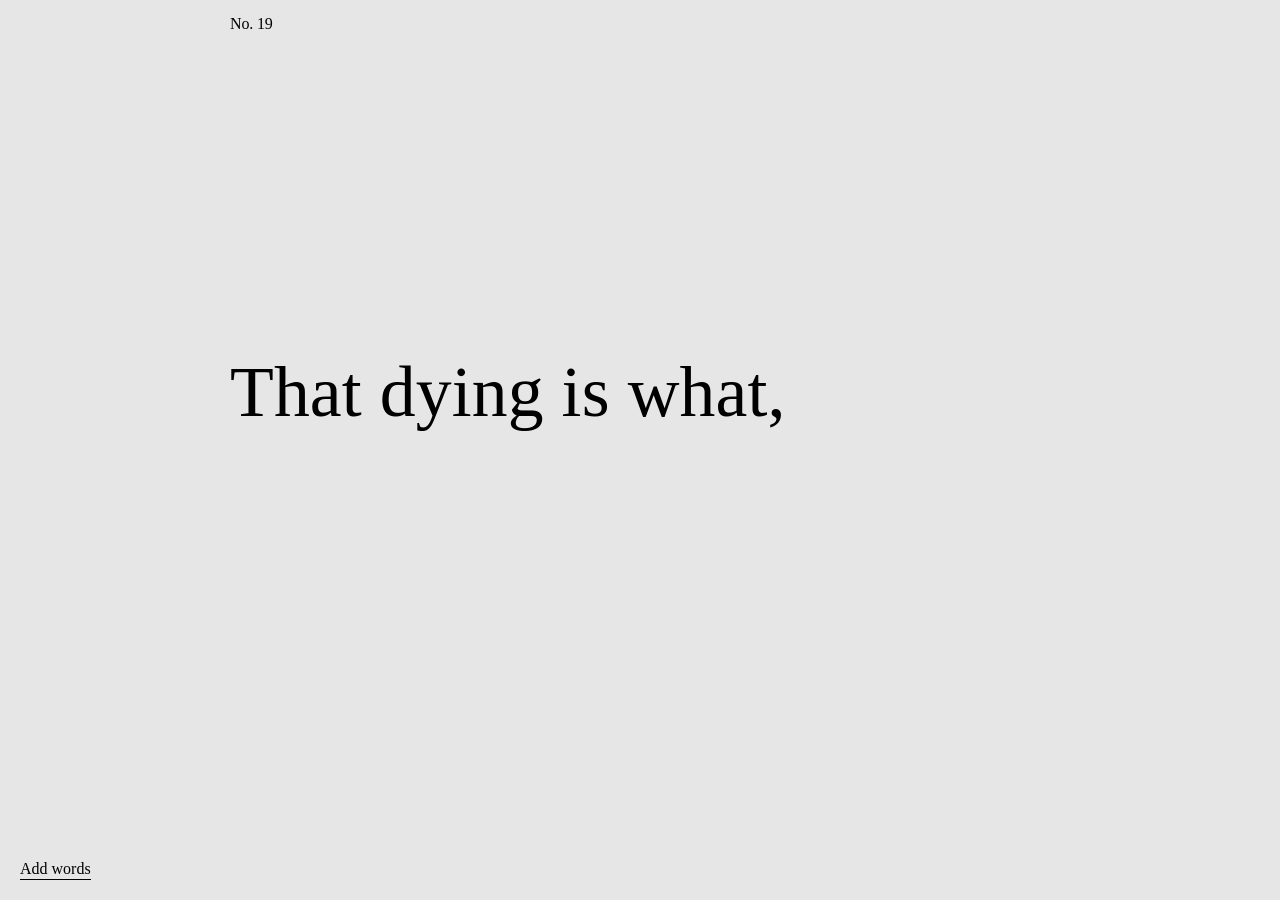
==== commit 8e95e454: "Search: the home page names the site for search results (a WebSite JSON-LD block: name and address, " ====
--- a/index.html
+++ b/index.html
@@ -23,6 +23,15 @@
   <meta property="og:image:height" content="630">
   <meta property="og:image:alt" content="Words We Keep">
   <meta name="twitter:card" content="summary_large_image">
+  <!-- The site's name for search results (Google: "site names") -->
+  <script type="application/ld+json">
+  {
+    "@context": "https://schema.org",
+    "@type": "WebSite",
+    "name": "Words We Keep",
+    "url": "https://wordswekeep.org/"
+  }
+  </script>
   <link rel="apple-touch-icon" href="assets/apple-touch-icon.png">
   <link rel="icon" href="assets/favicon.svg?v=2" type="image/svg+xml">
   <link rel="stylesheet" href="css/tokens.css">
--- a/css/app.css
+++ b/css/app.css
@@ -227,7 +227,7 @@
   -webkit-mask-image: var(--scan-feather);
   mask-image: var(--scan-feather);
 }
-/* The band's strength, per palette (Bill, 2026-10-12, set on md/checks/scan): the same brightening
+/* The band's strength, per palette (Bill, 2026-10-12): the same brightening
    that makes Romance's red glow does little to the near-black navies and greens. The scan edge
    carries the quote's palette (data-theme, js/app.js → setMode). Until 2026-10-12, for all: blur 10px,
    brightness 1.35, saturate 1.5, tint 16%, the feather's full strength at 35% (straight). */
@@ -374,6 +374,7 @@
 
 .lang {
   position: absolute;
+  z-index: 1; /* above the quote: the RGB lens paints the page colour in the margin round the quote's box, where the button sits (js/app.js → rgbLens) */
   left: -44px;
   top: -24px;
   width: 24px;
@@ -701,7 +702,9 @@
   /* Mobile: everything flows and scrolls together under a fading top bar. */
   .n-cats { position: absolute; top: var(--mark-top); }
   .n-cats li { gap: calc(var(--m) + 2.667em - var(--mark-top) - var(--mark)); } /* the category names start where the indented names below do (.n-indent--from) */
-  .n-pin { position: static; height: auto; padding: 124px var(--m) 0; filter: none !important; }
+  /* 124: "Words from" 31.4 under three categories' symbols. A fourth and a fifth push it down a row
+     each (a symbol and its 4px), so that gap stays (Bill, 2026-10-12; js/app.js sets --n-cats). */
+  .n-pin { position: static; height: auto; padding: calc(124px + max(0, var(--n-cats, 1) - 3) * (var(--mark) + 4 * var(--u))) var(--m) 0; filter: none !important; }
   .n-pin { opacity: 1 !important; } /* nothing scrolls over it here: no fading */
   .app.is-dim .n-pin { filter: blur(25px) !important; }
   .n-from { position: static; }
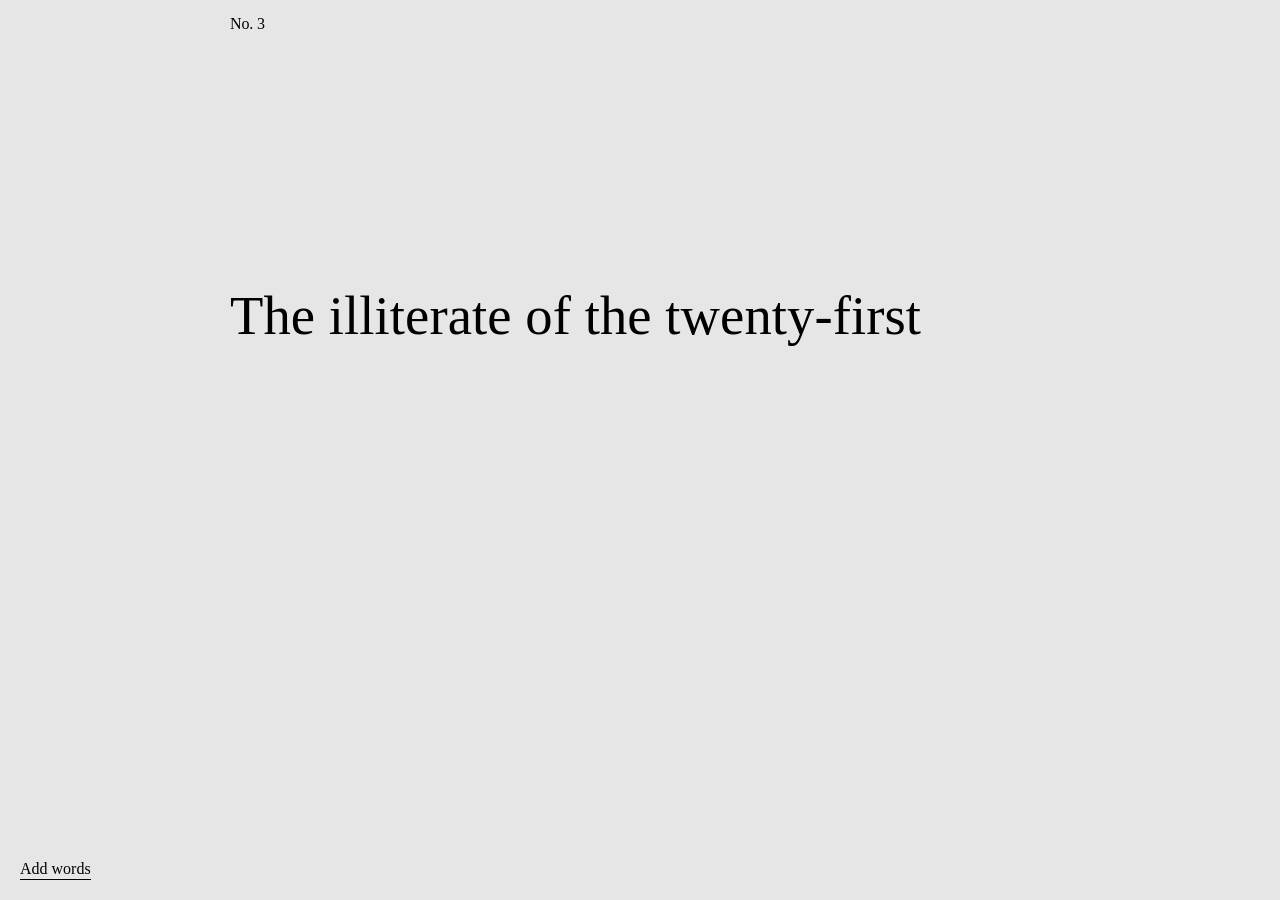
==== commit 9fc93d60: "Menu: "Add words" stays at the bottom left, "Privacy" fades in at the bottom right (Bill). Add words" ====
--- a/index.html
+++ b/index.html
@@ -111,6 +111,7 @@
         <p id="catCount"></p>
       </aside>
       <button class="menu-apply" id="menuApply"></button>
+      <button class="link menu-privacy" id="menuPrivacy" role="link" data-href="privacy" data-out>Privacy</button> <!-- bottom right, on the line of "Add words", which stays over the menu (Bill, 2026-10-18; js/app.js → openMenu); in a new tab (data-out), the archive staying as it is -->
     </nav>
   </div>
 
--- a/css/app.css
+++ b/css/app.css
@@ -142,11 +142,14 @@
 .player-roll > span { padding-right: 24px; } /* the gap before the name comes round again */
 @media (max-width: 599px) {
   /* On a phone (Bill, 2026-10-12): No. X starts where notes' names do — the category names at the top
-     and the names under "Words from" (20px + 2.667em, .n-indent--from) — and the player sits on the top
-     bar with it, starting at the middle of the window, its words on No. X's line. */
+     and the names under "Words from" (20px + 2.667em, .n-indent--from). The player stays on the bottom
+     row with "Add words", starting at the middle of the window (Bill, 2026-10-14; on the top bar
+     with No. X until then). */
   .number { left: calc(var(--m) + 2.667em); }
-  .player { left: 50%; top: calc(20px - var(--cap-offset)); bottom: auto; }
-  .player-name { width: 40px; }
+  .player { left: 50%; }
+}
+@media (max-width: 359px) {
+  .player-name { width: 40px; } /* 60 as desktop on a phone (Bill, 2026-10-14; 40 on all phones until then), but on the narrowest (320) 60 would reach into the ↑'s tap area; 40 keeps 16px clear, as 60 does at 360 */
 }
 .arrows button { width: 32px; height: 32px; display: grid; place-items: center; }
 /* A pressed arrow rolls out of this box, and back in from the other side once the new quote has arrived (js/app.js → press). */
@@ -240,6 +243,10 @@
 
 /* The quote's line-by-line stand-in during the scan (js/app.js → scanQuoteLines). */
 .quote.quote-lines { position: absolute; margin: 0; max-width: none; pointer-events: none; white-space: nowrap; }
+/* The quote's colour split during the scan, in Chrome (js/app.js splitCopies): a red and a blue copy of each line's
+   text under it, each its own layer so its steps never redraw the letters. Hidden until the edge comes. */
+.quote-split { position: absolute; left: 0; top: 0; padding: var(--ink-y) var(--ink-x); opacity: 0; /* the line's room for the letters' ink, as .quote-line */ will-change: transform, opacity, filter; pointer-events: none; }
+.quote-split-own { position: relative; }
 .quote-line { position: absolute; left: 0; top: 0; display: block; padding: var(--ink-y) var(--ink-x); margin: calc(-1 * var(--ink-y)) calc(-1 * var(--ink-x)); transform-origin: var(--ink-x) var(--ink-y); will-change: transform; } /* the padding: room for the italic overhang inside the layer (iOS crops a layer at its box); origin on the text's corner */
 
 /* Afterglow patches (one per scanned item), behind the notes content. Opacity-only animation. */
@@ -298,7 +305,11 @@
 .has-glass .app.is-over-quote .deck { cursor: none; }
 .glass { position: fixed; left: 0; top: 0; z-index: 2147483647; width: var(--glass-px); height: var(--glass-px); pointer-events: none; visibility: hidden; }
 .glass.is-on { visibility: visible; }
-.glass > div { position: absolute; inset: 0; }
+.glass-in, .glass-in > div { position: absolute; inset: 0; }
+/* Pressed (js: GLASS_PRESS): down quickly, back a little slower, round the hot spot. */
+.glass-in { transform-origin: var(--glass-origin); transition: scale 200ms var(--ease); }
+.glass.is-pressed .glass-in { scale: var(--glass-press); transition-duration: 100ms; }
+@media (prefers-reduced-motion: reduce) { .glass-in { transition: none; } }
 .glass svg { display: block; }
 .glass-frost { -webkit-mask-size: 100% 100%; mask-size: 100% 100%; -webkit-mask-repeat: no-repeat; mask-repeat: no-repeat; }
 .slide { position: absolute; left: 0; width: 100%; height: 100%; }
@@ -424,6 +435,15 @@
    moves — iOS Safari redraws a fading word box by box, and wiped the tails of the neighbouring
    lines that lay inside it (js: drawWhole). */
 .q-word { padding: var(--ink-y) var(--ink-x); margin: calc(-1 * var(--ink-y)) calc(-1 * var(--ink-x)); }
+/* While the 中 / EN button comes in (.lang.is-in, a quarter of a second), iOS puts the quote's
+   wrapper on a layer of its own (it is centred by a transform, and the button inside it animates)
+   and crops that layer at its box: No. 25's italic "y", first on its line, lost its tail for that
+   long (Bill, 2026-10-16, iPhone). An empty box round the quote, as far as its ink may reach
+   (--ink-x / --ink-y at the quote's size), makes the layer that large; nothing moves or shows.
+   Touch screens only: on desktop the RGB lens filters the quote, and its area would grow. */
+@media (hover: none) {
+  .slide .q-wrap > .quote::after { content: ""; position: absolute; inset: calc(-1 * var(--ink-y)) calc(-1 * var(--ink-x)); pointer-events: none; }
+}
 .quote-ghost { position: absolute; max-width: none; pointer-events: none; }
 
 @media (max-width: 1023px) {
@@ -547,13 +567,14 @@
 .cat-desc [data-href],
 .pv-mail,
 .send-note [data-href],
-.dup-note [data-href] {
+.dup-note [data-href],
+#startOver {
   cursor: pointer;
   -webkit-box-decoration-break: clone;
   box-decoration-break: clone; /* an underlined phrase may now wrap: each line gets its own full underline */
   background: repeating-linear-gradient(90deg, currentColor 0 2px, transparent 2px 4px) left bottom 0.08em / 100% 1px no-repeat;
 }
-@media (min-resolution: 2dppx) { .ann, .cat-desc [data-href], .pv-mail, .send-note [data-href], .dup-note [data-href] { background-size: 100% 0.5px; } }
+@media (min-resolution: 2dppx) { .ann, .cat-desc [data-href], .pv-mail, .send-note [data-href], .dup-note [data-href], #startOver { background-size: 100% 0.5px; } }
 
 .n-col {
   position: relative;
@@ -597,7 +618,7 @@
 .n-add input, .n-add textarea { -webkit-user-select: text; user-select: text; } /* selection is off site-wide; a box one types in needs it */
 .n-add textarea.field { height: var(--ta-m); } /* 160, as the form's large boxes */
 .n-add .btn { color: var(--white); margin-top: 2.5em; } /* the name field 1px under the words; the button 2.5em under the name — 40 at 16, to look as the form's "Add words" (Bill, 2026-10-10; 1em until then) */
-@media (hover: hover) { .n-add .btn:not(:disabled):hover { border-color: var(--white); box-shadow: inset 0 0 0 0.5px var(--white); } }
+@media (hover: hover) { .n-add .btn:not(:disabled):hover { --bd: var(--white); --ring: var(--white); } }
 .n-thanks { white-space: normal; }
 .n-add .is-back { animation: fade-in 0.3s var(--ease) both; } /* the opener or the thanks coming back as the box folds (js/app.js → shutBox) */
 
@@ -687,6 +708,12 @@
 .app.is-dim .n-col,
 .app.is-dim .n-cats { filter: blur(10px); }
 .app.is-dim .notes  { pointer-events: none; }
+/* An annotation closing: the blur clears in the word's own 200ms (js/app.js → ANN_MS, closeAnnotation),
+   not the notes' 0.4s. The word landed sharp on a quote still half blurred, and the real word it
+   gave way to was blurred — a flash (Bill, 2026-10-16). Opening, and a video either way, keep 0.4s. */
+.app.is-ann-closing .n-pin,
+.app.is-ann-closing .n-col,
+.app.is-ann-closing .n-cats { transition-duration: 0.2s; }
 
 @media (max-width: 1023px) {
   .n-col { width: auto; margin-right: calc(var(--m) + var(--step)); max-width: none; }
@@ -813,6 +840,10 @@
   --desc-left: var(--col4);
 }
 .menu-back { position: absolute; top: calc(20px - var(--cap-offset)); left: var(--m); }
+/* The bottom row (Bill, 2026-10-18): "Add words" stays where it is, lifted over the menu while it
+   is open (.is-menu-open, js/app.js → openMenu), and "Privacy" fades in at the right with Back. */
+.menu-privacy { position: absolute; right: var(--m); bottom: 20px; }
+.app.is-menu-open .add-btn { z-index: 41; }
 
 .menu-sym {
   position: absolute;
@@ -922,6 +953,19 @@
   }
   .menu-back, .menu-sym { z-index: 2; }
   .menu-sym { left: auto; right: var(--m); top: 20px; translate: none; }
+  /* …and a bottom bar the same, under "Add words" and "Privacy": rows scrolling down fade out
+     before them, and the last can scroll clear of them. */
+  .menu::after {
+    content: "";
+    position: absolute;
+    bottom: 0; left: 0; right: 0;
+    height: calc(40px + var(--lh));
+    z-index: 1;
+    pointer-events: none;
+    background: linear-gradient(to top, var(--paper) 45%, transparent);
+  }
+  .cat-list { padding-bottom: calc(40px + var(--lh)); }
+  .menu-privacy { z-index: 2; }
   /* The hairline between rows belongs to the lower row. */
   li + li > .cat-row::before { content: ""; position: absolute; left: 0; right: 0; top: 0; border-top: var(--hairline) solid var(--rule); }
   .cat-row[data-empty] { opacity: 1; } /* the rule keeps its colour: only the name is dimmed */
--- a/css/form.css
+++ b/css/form.css
@@ -31,6 +31,9 @@
   --btn-off-line: #c4c4c4;   /* disabled outlined button border */
   --sheet:        #000242;   /* annotation sheet */
   --step-ms: 600ms;          /* one step slide */
+  --press-scale: 0.99;       /* a box button pressed: its box (not the words) shrinks to this… */
+  --press-down: 100ms;       /* …over this as it goes in… */
+  --press-up: 200ms;         /* …and comes back over this (Bill, 2026-10-15; js/form.js → pressable) */
   --list-shadow: 0 4px 16px rgba(0, 0, 0, 0.10);   /* open dropdown list — exact Figma value not readable via MCP, tune here */
 
   /* Sizes (design px, scaled by --u) */
@@ -272,22 +275,36 @@
 
 /* ---------- Buttons ---------- */
 
+/* Every look of a box button sets three things — its line (--bd), its fill (--bg) and the inner
+   line of hover and press (--ring) — never the border, background or shadow themselves (the
+   library's own buttons, admin.css, still set those directly). On the public pages (html.btn-press,
+   set by js/form.js and js/app.js) the box is drawn by ::before instead, behind the words: pressed,
+   the box shrinks a little and the words stay their size (Bill, 2026-10-15). */
 .btn {
+  --bd: var(--btn-line); --bg: transparent; --ring: transparent;
   display: flex; align-items: center; justify-content: center;
   width: 100%; height: var(--fh); min-width: calc(100 * var(--u)); padding: 0 var(--fpad);
-  border: 0.5px solid var(--btn-line); color: var(--ink);
+  border: 0.5px solid var(--bd); background: var(--bg); box-shadow: inset 0 0 0 0.5px var(--ring); color: var(--ink);
   transition: border-color 0.15s var(--ease), box-shadow 0.15s var(--ease), background 0.15s var(--ease), color 0.15s var(--ease);
   white-space: nowrap;
 }
-@media (hover: hover) { .btn:not(:disabled):hover { border-color: var(--ink); box-shadow: inset 0 0 0 0.5px var(--ink); } }
-.btn:not(:disabled):active { border-color: var(--ink); box-shadow: inset 0 0 0 0.5px var(--ink); }
-.btn:disabled { color: var(--btn-off-text); border-color: var(--btn-off-line); cursor: default; }
-.btn--primary { background: var(--ink); color: var(--white); border-color: var(--ink); }
+.btn-press .btn { position: relative; isolation: isolate; border-width: 0; padding: 0 calc(var(--fpad) + 0.5px); background: none; box-shadow: none; } /* (+0.5: where the border was; no border of its own: a box laid half a pixel out snapped a pixel off its neighbours) */
+.btn-press .btn::before {
+  content: ""; position: absolute; inset: 0; z-index: -1; pointer-events: none;
+  border: 0.5px solid var(--bd); background: var(--bg); box-shadow: inset 0 0 0 0.5px var(--ring);
+  transition: border-color 0.15s var(--ease), box-shadow 0.15s var(--ease), background 0.15s var(--ease), scale var(--press-up) var(--ease);
+}
+.btn-press .btn.is-pressed::before { scale: var(--press-scale); transition: border-color 0.15s var(--ease), box-shadow 0.15s var(--ease), background 0.15s var(--ease), scale var(--press-down) var(--ease); }
+@media (prefers-reduced-motion: reduce) { .btn-press .btn::before, .btn-press .btn.is-pressed::before { transition-property: border-color, box-shadow, background; } } /* (down and back at once) */
+@media (hover: hover) { .btn:not(:disabled):hover { --bd: var(--ink); --ring: var(--ink); } }
+.btn:not(:disabled):active { --bd: var(--ink); --ring: var(--ink); }
+.btn:disabled { color: var(--btn-off-text); --bd: var(--btn-off-line); cursor: default; }
+.btn--primary { --bg: var(--ink); color: var(--white); --bd: var(--ink); }
 .btn--primary:focus-visible { outline-color: var(--ink); } /* its fill's colour: the text's white would vanish on the page */
 .btn .cell { display: inline-block; } /* one letter of the label; the typewriter hover (js/form.js) fades these */
-@media (hover: hover) { .btn--primary:not(:disabled):hover { box-shadow: none; } }
-.btn--primary:disabled { background: var(--btn-off); border-color: var(--btn-off); color: var(--white); }
-/* Sending (js: submit): black as ever, the label hidden, a white wheel in its place — a 1px ring,
+@media (hover: hover) { .btn--primary:not(:disabled):hover { --ring: transparent; } }
+.btn--primary:disabled { --bg: var(--btn-off); --bd: var(--btn-off); color: var(--white); }
+/* Sending a thought (js/app.js): black as ever, the label hidden, a white wheel in its place — a 1px ring,
    a quarter of it open, square ends, turning. */
 .btn.is-busy { position: relative; pointer-events: none; }
 .btn.is-busy .label { visibility: hidden; }
@@ -298,6 +315,12 @@
 }
 @keyframes btn-spin { to { transform: rotate(360deg); } }
 @media (prefers-reduced-motion: reduce) { .btn.is-busy::after { animation-duration: 2.4s; } }
+/* "Add words" while sending (js: adding; Bill, 2026-10-18): "Adding" laid over the label, never
+   setting the button's width, its letters hidden until their turn. */
+.btn .label--busy { position: absolute; inset: 0; display: flex; align-items: center; justify-content: center; pointer-events: none; }
+.btn .label--busy .cell { opacity: 0; }
+.btn.is-adding { position: relative; pointer-events: none; }
+#startOver { white-space: nowrap; } /* step 1's "Start over", after kept words: one piece */
 
 /* ---------- Guards: the page colour over a progressive blur, top and bottom ----------
    Content scrolling under the chrome dissolves into the background (--guard-bg: the paper on
@@ -390,7 +413,7 @@
 .ann-scroll .content:has(.ann-head .ann-lang:not([hidden])) { padding-top: calc(72 * var(--u) + 40px); } /* room for the language button above the words, clear of the top fade */
 .ann-scroll::-webkit-scrollbar { display: none; }
 .ann-sheet .btn { color: var(--white); }
-@media (hover: hover) { .ann-sheet .btn:not(:disabled):hover { border-color: var(--white); box-shadow: inset 0 0 0 0.5px var(--white); } }
+@media (hover: hover) { .ann-sheet .btn:not(:disabled):hover { --bd: var(--white); --ring: var(--white); } }
 .ann-cancel { top: calc(20px - var(--cap-offset)); left: var(--m); } /* caps where the mark's top edge is */
 .ann-quote { padding-left: var(--gap-40); }
 /* The quote in its original language (js/form.js → renderQuote): as typed in the field — each
@@ -523,7 +546,7 @@
 .ann-quote[dir="rtl"] .ann-mark { background-position: right; }
 .ann-quote[dir="rtl"] .ann-mark.is-off { background-position: left; }
 @media (prefers-reduced-motion: reduce) { .ann-mark { transition: none; } }
-.ann-sheet .btn:disabled { color: rgba(255, 255, 255, 0.4); border-color: rgba(255, 255, 255, 0.25); } /* Save annotation until every word is explained */
+.ann-sheet .btn:disabled { color: rgba(255, 255, 255, 0.4); --bd: rgba(255, 255, 255, 0.25); } /* Save annotation until every word is explained */
 .content > .fold { --fold-gap: var(--gap-40); }
 /* What appears as one types (steps 1–3's Next, step 5's name and "Add words") keeps its space all
    along and only fades and rises into it: the step's content is centred, so anything that grew
@@ -531,6 +554,7 @@
    one types; the thoughts box keeps its room the same way). Unseen and unreachable until then. */
 .reveal { opacity: 0; translate: 0 calc(-8 * var(--u)); visibility: hidden; transition: opacity var(--fold-ms, 200ms) var(--ease), translate var(--fold-ms, 200ms) var(--ease), visibility 0s linear var(--fold-ms, 200ms); }
 .reveal.is-in { opacity: 1; translate: 0 0; visibility: visible; transition: opacity var(--fold-ms, 200ms) var(--ease), translate var(--fold-ms, 200ms) var(--ease), visibility 0s; }
+.reveal.is-in.is-settled { translate: none; } /* arrived: no layer of its own, so a dropdown's list inside opens over what follows (js/form.js → refresh, the source group) */
 @media (prefers-reduced-motion: reduce) { .reveal, .reveal.is-in { transition: none; } }
 
 /* Already in the collection (Bill, 2026-10-11; js/form.js → sameWords / sameSource).
@@ -538,9 +562,29 @@
    the dashed underline (css/app.css → .ann); placed under the button, so it takes no room and
    the centred step never moves. Step 3: the same source — the send note's grey italics under
    the source fields, unfolding (the group's 12 above it; Bill: no space kept for one-line fields). */
-.next-wrap { position: relative; }
-.dup-note { position: absolute; left: 0; right: 0; top: calc(100% + 12 * var(--u)); margin: 0; }
+/* Step 1, the words already in the collection (js/form.js → showSameWords; Bill, 2026-10-18): the line
+   fades in 12 above the buttons, in space kept for it — the column is centred, so a line unfolding
+   would lift the field while one types — and Next gives way to "Continue" + "Add thoughts instead",
+   side by side 4 apart, crossfading in its place (opacity only). Too narrow for "Add thoughts
+   instead" beside "Continue" (a phone under ~375 wide; js: fitDupPair): one above the other, the
+   primary on top, hanging below Next's place, so nothing above them moves. */
+.next-wrap { display: flex; flex-direction: column; }
+.dup-note { margin-bottom: var(--gap-12); opacity: 0; translate: 0 calc(-8 * var(--u)); visibility: hidden;
+  transition: opacity var(--fold-ms, 200ms) var(--ease), translate var(--fold-ms, 200ms) var(--ease), visibility 0s linear var(--fold-ms, 200ms); }
+.dup-note.is-in { opacity: 1; translate: 0 0; visibility: visible; transition: opacity var(--fold-ms, 200ms) var(--ease), translate var(--fold-ms, 200ms) var(--ease), visibility 0s; }
+.dup-note p { margin: 0; font-style: italic; color: var(--placeholder); }
 .dup-note [data-href] { white-space: nowrap; }
+.next-btns { position: relative; }
+.dup-pair { transition: opacity var(--fold-ms, 200ms) var(--ease), visibility 0s linear var(--fold-ms, 200ms); }
+.next-btns > .btn { transition: border-color 0.15s var(--ease), box-shadow 0.15s var(--ease), background 0.15s var(--ease), color 0.15s var(--ease), opacity var(--fold-ms, 200ms) var(--ease), visibility 0s linear var(--fold-ms, 200ms); } /* (.btn's own, and the fade) */
+.dup-pair { position: absolute; inset: 0; display: flex; gap: var(--gap-4); opacity: 0; visibility: hidden; }
+.dup-pair .btn { flex: 1 1 0; min-width: 0; }
+.dup-pair.is-stacked { bottom: auto; flex-direction: column; }
+.dup-pair.is-stacked .btn { flex: none; }
+.next-btns.is-dup > .btn { opacity: 0; visibility: hidden; }
+.next-btns:not(.is-dup) > .btn { transition: border-color 0.15s var(--ease), box-shadow 0.15s var(--ease), background 0.15s var(--ease), color 0.15s var(--ease), opacity var(--fold-ms, 200ms) var(--ease), visibility 0s; }
+.next-btns.is-dup > .dup-pair { opacity: 1; visibility: visible; transition: opacity var(--fold-ms, 200ms) var(--ease), visibility 0s; }
+@media (prefers-reduced-motion: reduce) { .dup-note, .dup-note.is-in, .next-btns > .btn, .next-btns:not(.is-dup) > .btn, .dup-pair, .next-btns.is-dup > .dup-pair { transition-property: border-color, box-shadow, background, color; } }
 .send-note.source-note { margin-top: 0; }
 
 /* ---------- Arriving from the archive ----------
@@ -597,7 +641,7 @@
 .popup { width: calc(400 * var(--u)); max-width: calc(100% - 2 * var(--m)); background: var(--white); color: var(--ink); padding: calc(20 * var(--u)); display: flex; flex-direction: column; gap: calc(40 * var(--u)); box-shadow: 0 0 20px rgba(0, 0, 0, 0.1); }
 .popup-btns { display: flex; gap: calc(11 * var(--u)); }
 .popup-btns .btn { flex: 1 1 0; min-width: 0; }
-.popup .btn:not(.btn--primary) { border-color: var(--ink); }
+.popup .btn:not(.btn--primary) { --bd: var(--ink); }
 
 /* A dropdown picked from, never typed into (js: combo → select): the whole field opens it. */
 .combo--select .field { cursor: pointer; caret-color: transparent; }
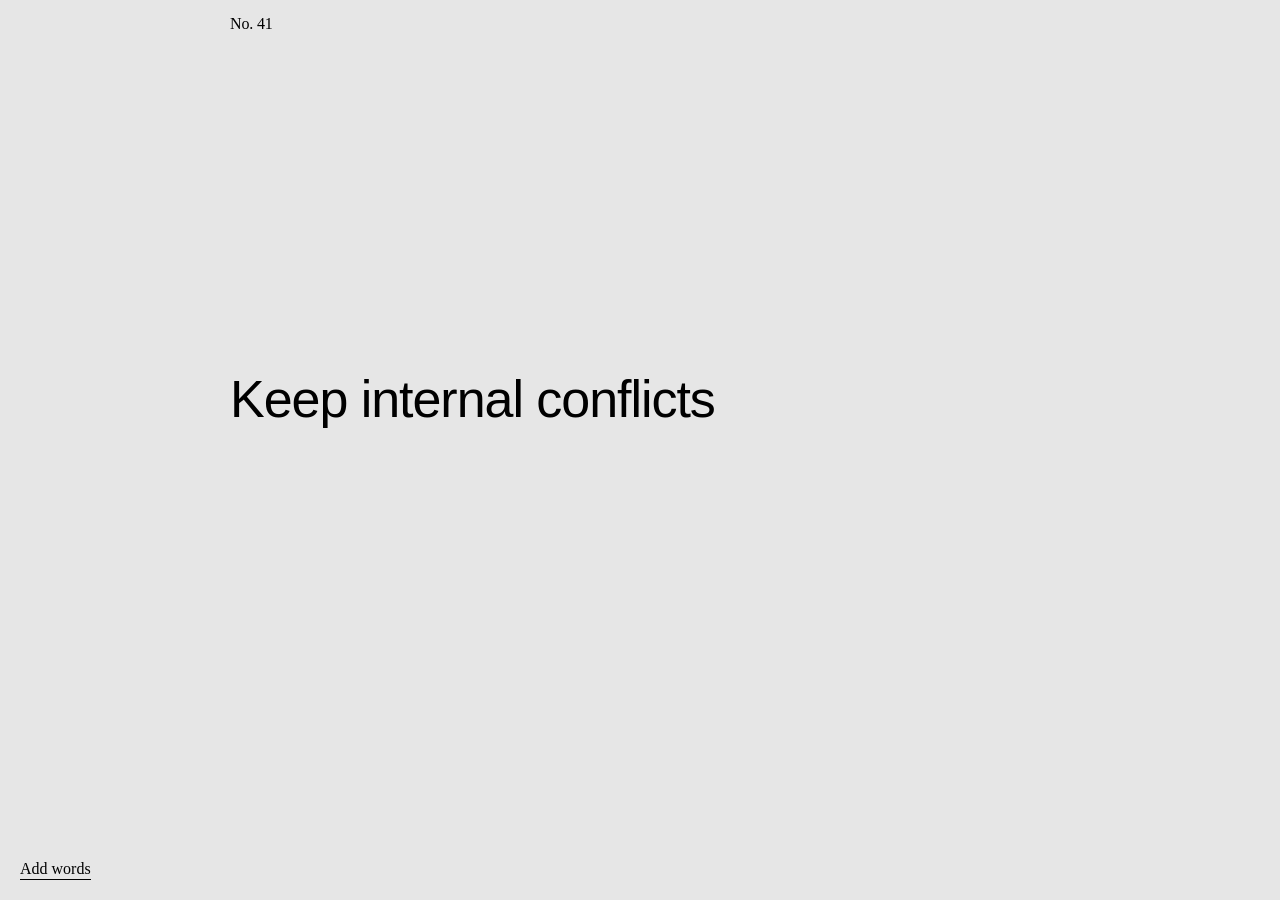
==== commit 37083112: "Notes to the next quote: the arrows stay in notes, "Next" on a phone (Bill)" ====
--- a/index.html
+++ b/index.html
@@ -77,6 +77,7 @@
     <button class="chrome link notes-btn" id="notesBtn">Notes</button>
     <button class="chrome link add-btn" id="addBtn" role="link" data-href="add">Add words</button> <!-- a button, not <a href>: no address strip on hover (js/app.js → follow) -->
     <button class="chrome player" id="player" aria-label="Play background music" aria-pressed="false" hidden><span class="icon player-icon"></span><span class="player-name" aria-hidden="true"><span class="player-roll"><span></span><span></span></span></span></button> <!-- the music: one button, play / pause (js/app.js → Music, js/music.js); the name twice, to roll round -->
+    <button class="chrome link n-next" id="nNext">Next</button> <!-- a phone, in notes: on to the next quote's notes; it stays put, bottom right, and shows once the notes have been read to their end (js/app.js → notesGo, syncNext) -->
     <div class="chrome arrows">
       <button id="prevBtn" aria-label="Previous quote"><span class="arrow-crop"><span class="icon icon-arrow"></span></span></button> <!-- .arrow-crop: the box a pressed arrow rolls in (js/app.js → press) -->
       <button id="nextBtn" aria-label="Next quote"><span class="arrow-crop"><span class="icon icon-arrow icon-arrow--down"></span></span></button>
--- a/css/tokens.css
+++ b/css/tokens.css
@@ -59,11 +59,13 @@
 
   /* ---------- Type: quote scale ----------
      Tier is picked by quote length (js/app.js → tier()):
-     l ≤ 64 chars · m ≤ 160 · s ≤ 260 · xs longer. CJK characters count double.
+     xl ≤ 24 chars (XShort, Bill 2026-10-18: 1.5× Short) · l ≤ 64 · m ≤ 160 · s ≤ 260 · xs longer.
+     CJK characters count double.
      Each tier has a main size and a notes-mode size. */
   --quote-leading: 1.15;
   --quote-native-leading: 1.5;
   --quote-native-scale: 0.8;   /* CJK glyphs fill the whole em, so they run at 80% of the tier size */
+  --quote-xl: calc(96 * var(--u));  --quote-xl-notes: calc(88 * var(--u));
   --quote-l: calc(64 * var(--u));   --quote-l-notes: calc(60 * var(--u));
   --quote-m: calc(52 * var(--u));   --quote-m-notes: calc(48 * var(--u));
   --quote-s: calc(40 * var(--u));   --quote-s-notes: calc(32 * var(--u));
@@ -80,7 +82,7 @@
   --notes-quote-top: calc(240 * var(--u));   /* top of the pinned quote in notes mode */
   --notes-quote-gap: calc(120 * var(--u));   /* quote → "Kept by" */
   --main-quote-lift: calc(40 * var(--u));    /* main quote sits this much above true center */
-  --ann-gap: calc(24 * var(--u));            /* annotation overlay: enlarged word → its note */
+  --ann-gap: calc(16 * var(--u));            /* annotation overlay: enlarged word → its note (Bill, 2026-10-19, md/checks/ann-space: 16 desktop, 12 tablet, 8 phone; it was 24) */
 
   /* ---------- Mark (logo / category mark) — grows with the type ---------- */
   --mark: calc(24 * var(--u));   /* the symbol at the top left of every page, and beside a category's name in notes */
@@ -102,22 +104,26 @@
 @media (max-width: 1023px) {
   :root {
     --text-size: calc(16 * var(--u));  --text-native-size: calc(12 * var(--u));
+    --quote-xl: calc(72 * var(--u));  --quote-xl-notes: calc(72 * var(--u));
     --quote-l: calc(48 * var(--u));   --quote-l-notes: calc(48 * var(--u));
     --quote-m: calc(40 * var(--u));   --quote-m-notes: calc(40 * var(--u));
     --quote-s: calc(32 * var(--u));   --quote-s-notes: calc(32 * var(--u));
     --quote-xs: calc(26 * var(--u));  --quote-xs-notes: calc(26 * var(--u));
     --quote-annotation: calc(48 * var(--u));
+    --ann-gap: calc(12 * var(--u));
   }
 }
 
 /* Mobile */
 @media (max-width: 599px) {
   :root {
+    --quote-xl: calc(56 * var(--u));  --quote-xl-notes: calc(56 * var(--u));
     --quote-l: calc(40 * var(--u));   --quote-l-notes: calc(40 * var(--u));
     --quote-m: calc(32 * var(--u));   --quote-m-notes: calc(32 * var(--u));
     --quote-s: calc(28 * var(--u));   --quote-s-notes: calc(28 * var(--u));
     --quote-xs: calc(22 * var(--u));  --quote-xs-notes: calc(22 * var(--u));
     --quote-annotation: calc(40 * var(--u));
+    --ann-gap: calc(8 * var(--u));
   }
 }
 
--- a/css/app.css
+++ b/css/app.css
@@ -67,6 +67,13 @@
 }
 .link { display: inline-block; white-space: nowrap; }
 @media (max-resolution: 1.5dppx) { .link, .n-source [data-href] { --line: 1px; } }
+/* A 3× touch screen (iPhone): the hairline, 0.5px, is 1.5 device pixels, which a drawn band rounds by where the
+   line falls — the notes' "Close" came out one row, the source link under it two (Bill, 2026-10-26: "thicker
+   than the one for buttons"); a third of a pixel was one row in Safari but none at all in Chrome. A border is
+   snapped to whole device pixels by every browser: one row, wherever it falls. (No hover there to redraw it.) */
+@media (min-resolution: 2.5dppx) and (hover: none) {
+  .link, .n-source [data-href] { background: none; border-bottom: var(--hairline) solid currentColor; }
+}
 @media (hover: hover) {
   .link:hover,
   .n-source [data-href]:hover { animation: link-draw 0.7s var(--ease); }
@@ -164,6 +171,7 @@
 /* Leaving for the form ("Add words"): everything but the logo fades out in 100ms, then the
    page changes; the form page fades its content in around the same logo (js/form.js). */
 .app.is-leaving > :not(.menu-btn) { opacity: 0; transition: opacity 0.1s var(--ease); }
+.app.is-leaving.is-leaving-menu > * { opacity: 0; transition: opacity 0.3s var(--ease); } /* from the open menu: no logo to carry over — the menu and all fade, slower (js: LEAVE_MENU_MS) */
 .app.is-arriving > .chrome:not(.menu-btn):not(.notes-btn):not(.arrows) { animation: fade-in var(--chrome-in) var(--ease) both; } /* back from the form (Notes and the arrows wait for the typing) */
 .app.is-into-thoughts > .notes, .app.is-into-thoughts > .notes-btn { animation: fade-in var(--chrome-in) var(--ease) both; } /* back from the form's "Add thoughts instead": straight into notes, no typing (js/app.js → intoThoughts) */
 /* While the quote types itself in (js/app.js → arrive), Notes and the arrows are held back; as
@@ -342,7 +350,7 @@
   white-space: pre-line;
   overflow-wrap: break-word;
   text-wrap: auto; /* every line is filled as far as it goes, the same in every browser. Not `pretty`: Safari re-balances the whole paragraph with it and leaves lines short ("to live, each / has to do."), Chrome does not. No single-word last lines and no stranded openers: js/app.js → noOrphans */
-  font-size: calc(var(--q-size) * var(--qf-scale, 1));
+  font-size: calc(var(--q-size) * var(--qf-scale, 1) * var(--q-grow, 1)); /* --q-grow: a short quote grown on a phone (js/app.js → growShort) */
   width: var(--q-width);
   max-width: 100%;
 }
@@ -352,6 +360,7 @@
    The box is measured in the tier's em, whatever the face's own scale — except a short quote's,
    which widens with its face's scale, so a face set larger still fits the same words on its two
    lines (Bill, 2026-10-06); the slide's four columns still cap it. */
+.quote[data-tier="xl"] { --q-size: var(--quote-xl); --q-width: 7.29em;  --q-ratio: 1.0909; }  /* 700 / 96 · 96/88: XShort, the short quote's box (Bill, 2026-10-18) */
 .quote[data-tier="l"]  { --q-size: var(--quote-l);  --q-width: 10.94em; --q-ratio: 1.0667; }  /* 700 / 64 · 64/60 */
 .quote[data-tier="m"]  { --q-size: var(--quote-m);  --q-width: calc(16.54em / var(--qf-scale, 1)); --q-ratio: 1.0834; }  /* 860 / 52 · 52/48 */
 .quote[data-tier="s"]  { --q-size: var(--quote-s);  --q-width: calc(21.5em / var(--qf-scale, 1));  --q-ratio: 1.25; }    /* 860 / 40 · 40/32 */
@@ -410,12 +419,15 @@
    the quote is down and to the right, where the button sits at the quote's top left; on a phone,
    where it sits above the quote, straight down (--lang-to). */
 .lang { --lang-to-x: 10px; --lang-to-y: 10px; }
-@keyframes lang-out { to { opacity: 0; translate: var(--lang-to-x) var(--lang-to-y); } }
+/* (As transform, not translate: Safari runs a transform's animation on its own, off a busy page; Bill,
+   2026-10-25 — the entrance had jumped on his iPhone. Neither button has a transform of its own; the
+   desktop hover's `scale` stays apart.) */
+@keyframes lang-out { to { opacity: 0; transform: translate(var(--lang-to-x), var(--lang-to-y)); } }
 .lang.is-back, .lang.is-in { animation: lang-back 0.25s both; }
 @keyframes lang-back {
-  0%   { opacity: 0; translate: var(--lang-to-x) var(--lang-to-y); animation-timing-function: cubic-bezier(0.2, 0.7, 0.3, 1); }
-  60%  { opacity: 1; translate: calc(var(--lang-to-x) * -0.15) calc(var(--lang-to-y) * -0.15); animation-timing-function: cubic-bezier(0.4, 0, 0.4, 1); }
-  100% { opacity: 1; translate: 0 0; }
+  0%   { opacity: 0; transform: translate(var(--lang-to-x), var(--lang-to-y)); animation-timing-function: cubic-bezier(0.2, 0.7, 0.3, 1); }
+  60%  { opacity: 1; transform: translate(calc(var(--lang-to-x) * -0.15), calc(var(--lang-to-y) * -0.15)); animation-timing-function: cubic-bezier(0.4, 0, 0.4, 1); }
+  100% { opacity: 1; transform: none; }
 }
 .lang.is-out { animation: lang-out 0.05s var(--ease) forwards; pointer-events: none; } /* after .is-in: a button pressed while it is still coming in leaves at once */
 /* With a mouse, hovering grows it to 1.1 (Bill, 2026-10-06). `scale` is separate from the
@@ -431,10 +443,13 @@
 .q-wrap.is-typing .lang,
 .q-wrap.is-wiping .lang { visibility: hidden; }
 /* A word of the quote wrapped to fade in by itself (js/app.js → wordsIn, buildScraps): its box takes
-   in the room its ink may reach (the script faces' tails), with the same negative margin so nothing
-   moves — iOS Safari redraws a fading word box by box, and wiped the tails of the neighbouring
-   lines that lay inside it (js: drawWhole). */
-.q-word { padding: var(--ink-y) var(--ink-x); margin: calc(-1 * var(--ink-y)) calc(-1 * var(--ink-x)); }
+   in the room its ink may reach above and below (the script faces' tails), with the same negative
+   margin so nothing moves — iOS Safari redraws a fading word box by box, and wiped the tails of the
+   neighbouring lines that lay inside it (js: drawWhole). Above and below only: padding at a word's
+   sides cuts the face's kerning with the spaces beside it, so the words sat apart while they faded
+   and slid back as the wrappers came off — Round's by up to 2.4px at XShort (Bill, 2026-10-18: "a small
+   subtle adjustment jump" on No. 17); every other face kerns no spaces. */
+.q-word { padding: var(--ink-y) 0; margin: calc(-1 * var(--ink-y)) 0; }
 /* While the 中 / EN button comes in (.lang.is-in, a quarter of a second), iOS puts the quote's
    wrapper on a layer of its own (it is centred by a transform, and the button inside it animates)
    and crops that layer at its box: No. 25's italic "y", first on its line, lost its tail for that
@@ -453,7 +468,7 @@
 
 @media (max-width: 599px) {
   .slide .q-wrap { left: var(--m); right: var(--m); }
-  .slide .quote { max-width: 100%; } /* the notes quote is full width on a phone, not 4 columns */
+  .slide .quote { max-width: calc(100% * var(--q-fill, 1)); } /* the notes quote is full width on a phone, not 4 columns; --q-fill: a short quote grown (js/app.js → growShort) */
   /* Every quote's box runs margin to margin; the rag is evened by js/app.js (evenLines), as at every width. */
   .lang { left: 0; top: -48px; --lang-to-x: 0px; } /* above the quote: it slips straight down towards it, and comes back up */
 }
@@ -556,25 +571,33 @@
 .quote--locked { white-space: pre-line; text-wrap: auto; } /* plain greedy wrapping, not `pretty`: a
    line that fit on the main screen is left alone, and a line that no longer fits (the window
    changed size) wraps instead of running off the edge — the quote is never cut */
+.notes .quote[data-tier="xl"] { --q-size: var(--quote-xl-notes); }
 .notes .quote[data-tier="l"]  { --q-size: var(--quote-l-notes); }
 .notes .quote[data-tier="m"]  { --q-size: var(--quote-m-notes); }
 .notes .quote[data-tier="s"]  { --q-size: var(--quote-s-notes); }
 .notes .quote[data-tier="xs"] { --q-size: var(--quote-xs-notes); }
 
 /* Annotated words (and the link in a menu description, the privacy page's email address — Bill,
-   2026-10-10): hairline dashed underline. */
+   2026-10-10; the form's "Need an idea", 2026-10-22): hairline dashed underline. */
 .ann,
 .cat-desc [data-href],
+.n-rel-no,
 .pv-mail,
 .send-note [data-href],
 .dup-note [data-href],
-#startOver {
+#startOver,
+.idea-label > span {
   cursor: pointer;
   -webkit-box-decoration-break: clone;
   box-decoration-break: clone; /* an underlined phrase may now wrap: each line gets its own full underline */
   background: repeating-linear-gradient(90deg, currentColor 0 2px, transparent 2px 4px) left bottom 0.08em / 100% 1px no-repeat;
 }
-@media (min-resolution: 2dppx) { .ann, .cat-desc [data-href], .pv-mail, .send-note [data-href], .dup-note [data-href], #startOver { background-size: 100% 0.5px; } }
+@media (min-resolution: 2dppx) { .ann, .cat-desc [data-href], .n-rel-no, .pv-mail, .send-note [data-href], .dup-note [data-href], #startOver, .idea-label > span { background-size: 100% 0.5px; } }
+/* An annotated word's underline sits ANN_BELOW (0.16em) under the baseline in every face (Bill, 2026-10-19,
+   md/checks/ann-space): at the foot of the face's own box it fell 0.07em (Stone) to 0.25em (Goudy) under it.
+   js/app.js → annDrops measures each quote's face: --ann-drop lifts the line from the box's foot, --ann-pad
+   lengthens the box where it stops short of the line (inline padding: the lines do not move). */
+.ann { background-position: left bottom var(--ann-drop, 0.08em); padding-bottom: var(--ann-pad, 0); }
 
 .n-col {
   position: relative;
@@ -590,6 +613,51 @@
 .n-body p + p { margin-top: 1em; } /* between paragraphs (1.067em until 2026-10-09) */
 .n-context { display: flex; flex-direction: column; gap: 1em; } /* "Context/" to its words (0.533em until 2026-10-09) */
 .n-context p + p { margin-top: 1em; }
+
+/* ---------- Related quotes (Figma 717:6, since 2026-11-21) ----------
+   Under the context, before the thoughts: "Related/", then each linked quote — its number, a
+   dashed link as the menu's, in the palette's colour (lining figures, as "No. 8" at the top), over
+   its words, indented as the keeper's name with the opening quotation mark hung in the margin.
+   A tap on the number: the sheet's contents fade out, the other quote's notes fade in
+   (js/app.js → toRelated). */
+.n-related { display: flex; flex-direction: column; gap: 1em; } /* "Related/" → the first, and one → the next: 1em (Figma 15) */
+.n-rel p { white-space: normal; }
+.n-rel { display: flex; flex-direction: column; gap: 4px; } /* the number → its words: 4px (Bill, 2026-11-21: they sat too close) */
+.n-rel-no { font-feature-settings: "ss01" 1, "ss07" 1, "dlig" 1, "lnum" 1, "pnum" 1; }
+.n-rel-q { text-indent: -0.45em; } /* the opening mark outside the words' left edge */
+.notes.is-leaving > * { opacity: 0 !important; transition: opacity 0.2s var(--ease) !important; }
+.notes.is-entering { transition: background-color 0.4s var(--ease); }
+.notes.is-entering > * { animation: fade-in 0.4s var(--ease) both; }
+
+/* ---------- Notes: on to the next quote's notes (since 2026-11-24; js/app.js → notesGo) ----------
+   A tablet and up, where the quote is pinned: the page's arrows stay in notes, bottom right, in
+   the palette's colour; they leave with the other controls while a word's note or a video is open.
+   While the sheet drops in or away a copy of them rides on it (.arrows-ghost, js → arrowsOnSheet). */
+@media (min-width: 600px) {
+  .app[data-mode="notes"]:not(.is-revealing) .arrows { display: flex; }
+  .app.is-dim .arrows { opacity: 0; pointer-events: none; }
+  .app.is-into-thoughts > .arrows { animation: fade-in var(--chrome-in) var(--ease) both; }
+}
+.arrows-ghost { z-index: 4; pointer-events: none; }
+/* A phone, where everything scrolls together: "Next", bottom right — on Close's right edge and as far
+   from the bottom as "Add words" is on the page. It does not scroll with the notes: like Close it
+   stays put, and it is only there once the notes have been read to their end (.is-at-end, js →
+   syncNext; notes that fit the window have it from the start). While the sheet drops in or away a
+   copy rides on it, as the arrows' does. */
+.n-next { display: none; }
+@media (max-width: 599px) {
+  .n-next { display: inline-block; right: var(--m); bottom: 20px; color: var(--fg); opacity: 0; pointer-events: none; transition: opacity 0.3s var(--ease); }
+  .app[data-mode="notes"].is-at-end:not(.is-dim) > .n-next { opacity: 1; pointer-events: auto; }
+  .app.is-revealing > .n-next, .app:not([data-mode="notes"]) > .n-next { visibility: hidden; transition: none; }
+  .notes > .n-next { opacity: 1; z-index: 4; } /* the copy on the sheet */
+}
+/* What was on the sheet, leaving on a copy of it (js → notesGo): no colour of its own, the sheet's shows through. */
+.notes-ghost { background: transparent; pointer-events: none; }
+/* Between two quotes' notes the colour changes as a plain sheet of the new one fading in under the notes
+   (js → notesGo, tint), which have none of their own meanwhile: opacity only, never an animated
+   background-color on the notes (it crashed the tab in Chrome 158). */
+.notes-tint { position: absolute; inset: 0; z-index: 10; pointer-events: none; } /* before the notes, on their level: under them */
+.notes.is-tinting { background: transparent; }
 
 /* ---------- Thoughts (Figma 525:759, since 2026-10-09) ----------
    Under the context: the approved thoughts, titled "Thoughts/", oldest first — each a name (or
@@ -601,7 +669,7 @@
 .n-thoughts { display: flex; flex-direction: column; gap: 1em; } /* "Thoughts/" → the first, and thought → thought: 1em (Figma 15) */
 .n-thought p { white-space: normal; }
 .n-add { display: flex; flex-direction: column; width: calc(2 * var(--colw) + var(--g)); max-width: 100%; margin-top: 2em; } /* 4em (the column's 2em gap and 2em more) under whatever comes before — the note, the context, the thoughts — twice the gap between the blocks (Bill, 2026-10-09) */ /* on the grid, as the form's fields: two columns (four on a tablet, margin to margin on a phone — below); not the text's measure */
-.n-add .more { align-items: flex-start; height: auto; } /* the words and the + on the block's top line (Figma: a 32 row, both at its top) */
+.n-add .more { height: auto; } /* the words and the + centred on one line, as the form's (css/form.css → .more .icon-plus; it was the block's top line, Figma's 32 row, which left the + high: Bill, 2026-10-25) */
 .n-add .more { opacity: 0.6; transition: opacity 0.15s var(--ease); } /* at rest 60% of the palette's colour; full under the pointer and while pressed (Bill, 2026-10-09) */
 /* …75% where 60% falls short of AA (4.5:1) on its background: Perspective 3.67 → 5.19, Community
    3.44 → 4.68; Growth, Drive and Romance pass at 60% (Bill, 2026-10-10). */
@@ -841,9 +909,11 @@
 }
 .menu-back { position: absolute; top: calc(20px - var(--cap-offset)); left: var(--m); }
 /* The bottom row (Bill, 2026-10-18): "Add words" stays where it is, lifted over the menu while it
-   is open (.is-menu-open, js/app.js → openMenu), and "Privacy" fades in at the right with Back. */
+   is open (.is-menu-open, js/app.js → openMenu), and "Privacy" fades in at the right with Back.
+   On a phone the two are the list's last row instead (.menu-foot, below). */
 .menu-privacy { position: absolute; right: var(--m); bottom: 20px; }
-.app.is-menu-open .add-btn { z-index: 41; }
+.menu-foot, .cat-rule { display: none; }
+@media (min-width: 600px) { .app.is-menu-open .add-btn { z-index: 41; } }
 
 .menu-sym {
   position: absolute;
@@ -929,7 +999,7 @@
   .menu {
     --rule: #b2b2b2;
     --menu-sym: clamp(96px, 18.8vh, 160px);   /* 160 in an 852 window */
-    --row: clamp(50px, 7.75vh, 66px);         /* 66 */
+    --row: clamp(48px, 5vh, 66px);            /* 5% of the window, at least 48 (Bill, 2026-10-19; it was 7.75%, at least 50, then at least 44 — too small): 48 on phones up to 960 tall */
     --list-top: calc(20px + var(--menu-sym) + min(40px, 4.7vh));
   }
   /* Only the list scrolls, under a top bar that holds Back and fades the rows out (as the notes'
@@ -953,19 +1023,35 @@
   }
   .menu-back, .menu-sym { z-index: 2; }
   .menu-sym { left: auto; right: var(--m); top: 20px; translate: none; }
-  /* …and a bottom bar the same, under "Add words" and "Privacy": rows scrolling down fade out
-     before them, and the last can scroll clear of them. */
+  /* "Add words" and "Privacy" (Bill, 2026-10-18): the list's 7th row, under a rule below Romance.
+     A long list (the description open, a short window): it comes after Romance and scrolls with
+     the list. A short one: it stays at the foot of the window, 20 up as "Add words" sits on the
+     page, and the rule stays under Romance (the list is a column filling the window; the row's
+     margin-top: auto takes the room between). The page's own "Add words" goes under the menu. */
+  .cat-list { display: flex; flex-direction: column; }
+  .cat-list > li { flex-shrink: 0; }
+  .cat-list > .cat-last { display: flex; flex-direction: column; }
+  .cat-last > .cat-rule { display: block; order: 2; border-top: var(--hairline) solid var(--rule); } /* the line under Romance, under its description when that is open there (js/app.js → placeDesc puts it in the li); its own element, so it fades with the row */
+  .menu-foot { display: flex; justify-content: space-between; align-items: flex-end; min-height: var(--row); margin-top: auto; }
+  /* …and never higher than that (Bill, 2026-10-19): scrolled to the end and pulled further (the rubber
+     band), the rows go on up and the row stays at its place at the foot, as a sticky one does — its
+     top held at most one row above the bottom of the list's view (which leaves out its 20 of padding). */
+  .menu-foot { position: sticky; top: calc(100% - var(--row)); z-index: 1; }
+  .menu-privacy { display: none; }
+  /* A fade at the foot while there is more below (Bill, 2026-10-18: a hint to scroll): the top bar's
+     mirror, shown only then (.has-more, js/app.js → menuMore), so it never lies over the last row. */
   .menu::after {
     content: "";
     position: absolute;
     bottom: 0; left: 0; right: 0;
-    height: calc(40px + var(--lh));
+    height: 58px;
     z-index: 1;
     pointer-events: none;
-    background: linear-gradient(to top, var(--paper) 45%, transparent);
+    background: linear-gradient(to top, var(--paper) 30%, transparent);
+    opacity: 0;
+    transition: opacity 0.2s var(--ease);
   }
-  .cat-list { padding-bottom: calc(40px + var(--lh)); }
-  .menu-privacy { z-index: 2; }
+  .menu.has-more::after { opacity: 1; }
   /* The hairline between rows belongs to the lower row. */
   li + li > .cat-row::before { content: ""; position: absolute; left: 0; right: 0; top: 0; border-top: var(--hairline) solid var(--rule); }
   .cat-row[data-empty] { opacity: 1; } /* the rule keeps its colour: only the name is dimmed */
--- a/css/form.css
+++ b/css/form.css
@@ -267,6 +267,10 @@
 .more { display: inline-flex; align-items: center; gap: calc(2 * var(--u)); height: calc(32 * var(--u)); align-self: flex-start; white-space: nowrap; }
 .more--flat { height: auto; }
 .icon-plus     { --src: url(../assets/icons/plus.svg); width: var(--ic); height: var(--ic); }
+/* Beside its words the + sits a hair under the line's centre (Bill, 2026-10-25, on a big monitor: the
+   notes' "Add thoughts +" looked "shifted up and not centre aligned"; the lowercase middle, 0.13em, then
+   looked low — his value, set by eye on md/checks/plus: 0.02em of the button's own text). */
+.more .icon-plus { translate: 0 0.02em; }
 .icon-chevron  { --src: url(../assets/icons/chevron.svg); width: var(--ic-chevron); height: var(--ic-chevron); }
 .icon-check    { --src: url(../assets/icons/check.svg); width: var(--box); height: var(--box); }
 /* The navigation arrow, turned to point right, inside the same 18px box as the plus (Figma 226:3107). */
@@ -371,8 +375,12 @@
 .done-sym { width: var(--done-sym); height: var(--done-sym); }
 .done-sym .sym { width: 100%; height: 100%; }
 .done-sym.is-static { background: currentColor; -webkit-mask: url(https://fonts.wordswekeep.org/s/All.svg) center / 100% 100% no-repeat; mask: url(https://fonts.wordswekeep.org/s/All.svg) center / 100% 100% no-repeat; } /* the symbols' files did not load: the still image */
-.done-btns { display: flex; gap: var(--gap-4); width: 100%; }
-.done-btns .btn { flex: 1 1 0; min-width: 0; }
+/* "Add another" the whole column wide, "Back to collection" (a text link) right-aligned 24 under it; the text 24 above
+   them, as every step to its button (Bill, 2026-10-28; the column's 40 until then, with two buttons side by side). */
+.done-btns { display: flex; flex-direction: column; gap: var(--gap-24); width: 100%; }
+.done-btns .btn { flex: none; min-width: 0; }
+.done-btns .link { align-self: flex-end; }
+.done:not(.done--404) > .done-btns { margin-top: calc(var(--gap-24) - var(--gap-40)); } /* (the 404 page keeps its 40) */
 .done > * { opacity: 0; }
 .done.is-in > .done-sym { opacity: 1; }
 .done.is-in > .done-text { animation: rise-in 0.3s var(--ease) 50ms both; }
@@ -557,21 +565,50 @@
 .reveal.is-in.is-settled { translate: none; } /* arrived: no layer of its own, so a dropdown's list inside opens over what follows (js/form.js → refresh, the source group) */
 @media (prefers-reduced-motion: reduce) { .reveal, .reveal.is-in { transition: none; } }
 
+/* Step 1's "Need an idea" (Bill, 2026-10-22; js/form.js → ideas). It and "In original language +"
+   share one place, each in its kept space (.reveal): the link while the field is empty, the other once
+   it is not — one after the other, never both at once (the one coming waits the fade's length). */
+.idea-row { display: grid; }
+.idea-row > * { grid-area: 1 / 1; }
+#origToggleWrap.is-open > .idea-row { overflow: visible; } /* (the fold clips only while it opens or shuts) */
+.idea-row > .reveal.is-in { transition: opacity var(--fold-ms, 200ms) var(--ease) var(--fold-ms, 200ms), translate var(--fold-ms, 200ms) var(--ease) var(--fold-ms, 200ms), visibility 0s linear var(--fold-ms, 200ms); }
+.idea-label { display: grid; }
+.idea-label > span { grid-area: 1 / 1; justify-self: start; transition: opacity var(--fold-ms, 200ms) var(--ease), visibility 0s; }
+.idea-label > span.is-out { opacity: 0; visibility: hidden; transition: opacity var(--fold-ms, 200ms) var(--ease), visibility 0s linear var(--fold-ms, 200ms); }
+/* A tap: the question (or the prompt before) and the link fade up and out; then the prompt fades up
+   into place while the field glides to keep its gap (transform only); then the link comes back. */
+.q-face { display: flex; flex-direction: column; transition: opacity var(--fold-ms, 200ms) var(--ease), translate var(--fold-ms, 200ms) var(--ease); }
+.q-face.is-out { opacity: 0; translate: 0 calc(-8 * var(--u)); pointer-events: none; }
+.q-face.is-entering { opacity: 0; translate: 0 calc(8 * var(--u)); transition: none; }
+.idea-glide { transition: transform var(--fold-ms, 200ms) var(--ease); }
+@media (prefers-reduced-motion: reduce) { .q-face, .idea-glide, .idea-label > span, .idea-row > .reveal.is-in { transition: none; } }
+
 /* Already in the collection (Bill, 2026-10-11; js/form.js → sameWords / sameSource).
    Step 1: the same words — one line under Next, ~12 below it as the send note, in the ink, with
    the dashed underline (css/app.css → .ann); placed under the button, so it takes no room and
    the centred step never moves. Step 3: the same source — the send note's grey italics under
    the source fields, unfolding (the group's 12 above it; Bill: no space kept for one-line fields). */
 /* Step 1, the words already in the collection (js/form.js → showSameWords; Bill, 2026-10-18): the line
-   fades in 12 above the buttons, in space kept for it — the column is centred, so a line unfolding
-   would lift the field while one types — and Next gives way to "Continue" + "Add thoughts instead",
-   side by side 4 apart, crossfading in its place (opacity only). Too narrow for "Add thoughts
-   instead" beside "Continue" (a phone under ~375 wide; js: fitDupPair): one above the other, the
-   primary on top, hanging below Next's place, so nothing above them moves. */
+   comes in 12 above the buttons, and Next gives way to "Continue" + "Add thoughts instead", side by
+   side 4 apart, crossfading in its place (opacity only). It keeps no space while it is away (Bill,
+   2026-10-24: Next 24 under the field, as on every step): it unfolds as a field does and the buttons
+   slide down for it — while the step keeps its height (.next-wrap.has-dup gives the line's room back
+   below, --dup-h from js), so the centred column does not move and the field stays where it is while
+   one types. Too narrow for "Add thoughts instead" beside "Continue" (a phone under ~375 wide; js:
+   fitDupPair): one above the other, the primary on top, hanging below Next's place. */
 .next-wrap { display: flex; flex-direction: column; }
-.dup-note { margin-bottom: var(--gap-12); opacity: 0; translate: 0 calc(-8 * var(--u)); visibility: hidden;
-  transition: opacity var(--fold-ms, 200ms) var(--ease), translate var(--fold-ms, 200ms) var(--ease), visibility 0s linear var(--fold-ms, 200ms); }
-.dup-note.is-in { opacity: 1; translate: 0 0; visibility: visible; transition: opacity var(--fold-ms, 200ms) var(--ease), translate var(--fold-ms, 200ms) var(--ease), visibility 0s; }
+/* (its .reveal sets the transitions: the room given back below eases with them, as the line unfolds) */
+.next-wrap.reveal { transition: opacity var(--fold-ms, 200ms) var(--ease), translate var(--fold-ms, 200ms) var(--ease), visibility 0s linear var(--fold-ms, 200ms), margin-bottom var(--fold-ms, 200ms) var(--ease); }
+.next-wrap.reveal.is-in { transition: opacity var(--fold-ms, 200ms) var(--ease), translate var(--fold-ms, 200ms) var(--ease), visibility 0s, margin-bottom var(--fold-ms, 200ms) var(--ease); }
+/* Step 1: Next comes in with "In original language +", both once "Need an idea" has gone (Bill, 2026-10-24:
+   "the same time, not one after another"; .idea-row's one coming waits the fade's length); they go together too. */
+.step[data-step="0"] .next-wrap.reveal.is-in { transition: opacity var(--fold-ms, 200ms) var(--ease) var(--fold-ms, 200ms), translate var(--fold-ms, 200ms) var(--ease) var(--fold-ms, 200ms), visibility 0s linear var(--fold-ms, 200ms), margin-bottom var(--fold-ms, 200ms) var(--ease); }
+.next-wrap.has-dup { margin-bottom: calc(-1 * (var(--dup-h, 0px) + var(--gap-12))); }
+.dup-note { display: grid; grid-template-rows: 0fr; margin-bottom: 0; opacity: 0; translate: 0 calc(-8 * var(--u)); visibility: hidden;
+  transition: grid-template-rows var(--fold-ms, 200ms) var(--ease), margin-bottom var(--fold-ms, 200ms) var(--ease), opacity var(--fold-ms, 200ms) var(--ease), translate var(--fold-ms, 200ms) var(--ease), visibility 0s linear var(--fold-ms, 200ms); }
+.dup-note.is-in { grid-template-rows: 1fr; margin-bottom: var(--gap-12); opacity: 1; translate: 0 0; visibility: visible;
+  transition: grid-template-rows var(--fold-ms, 200ms) var(--ease), margin-bottom var(--fold-ms, 200ms) var(--ease), opacity var(--fold-ms, 200ms) var(--ease), translate var(--fold-ms, 200ms) var(--ease), visibility 0s; }
+.dup-note > p { min-height: 0; overflow: hidden; }
 .dup-note p { margin: 0; font-style: italic; color: var(--placeholder); }
 .dup-note [data-href] { white-space: nowrap; }
 .next-btns { position: relative; }
@@ -584,7 +621,7 @@
 .next-btns.is-dup > .btn { opacity: 0; visibility: hidden; }
 .next-btns:not(.is-dup) > .btn { transition: border-color 0.15s var(--ease), box-shadow 0.15s var(--ease), background 0.15s var(--ease), color 0.15s var(--ease), opacity var(--fold-ms, 200ms) var(--ease), visibility 0s; }
 .next-btns.is-dup > .dup-pair { opacity: 1; visibility: visible; transition: opacity var(--fold-ms, 200ms) var(--ease), visibility 0s; }
-@media (prefers-reduced-motion: reduce) { .dup-note, .dup-note.is-in, .next-btns > .btn, .next-btns:not(.is-dup) > .btn, .dup-pair, .next-btns.is-dup > .dup-pair { transition-property: border-color, box-shadow, background, color; } }
+@media (prefers-reduced-motion: reduce) { .next-wrap, .step[data-step="0"] .next-wrap.reveal.is-in, .dup-note, .dup-note.is-in, .next-btns > .btn, .next-btns:not(.is-dup) > .btn, .dup-pair, .next-btns.is-dup > .dup-pair { transition-property: border-color, box-shadow, background, color; } }
 .send-note.source-note { margin-top: 0; }
 
 /* ---------- Arriving from the archive ----------
@@ -595,6 +632,10 @@
 html.is-arriving .count, html.is-arriving .arrows,
 html.is-arriving .step:first-child .content > .group > *, html.is-arriving .step:first-child .content > .btn { opacity: 0; }
 .form.is-arriving .arrows { animation: fade-in var(--chrome-in) var(--ease) both; }
+/* From the archive's open menu (Bill, 2026-10-18): no logo was showing there, so the logo fades in
+   with the chrome instead of being there already. */
+html.is-from-menu .home { opacity: 0; }
+html.is-from-menu .form.is-arriving .home { opacity: 1; animation: fade-in var(--chrome-in) var(--ease) both; }
 /* The pager comes in once the form's blocks have landed (--pager-at, from js/form.js), by parts, 100ms apart: the current number fades up 10px, the line draws
    left to right (the grey track, and the dark fill 50ms behind it), the total fades up 10px. */
 .form.is-arriving .count { opacity: 1; --pager-in: 300ms; --pager-gap: 100ms; }
--- a/css/fonts.css
+++ b/css/fonts.css
@@ -3,7 +3,8 @@
    against the site's quote scale (--qf-scale: its size ÷ Instrument's on the same Figma board),
    its leading, tracking and features. app.css reads these in .quote and .ann-word; the tier
    sizes themselves (tokens.css) are never touched, so notes mode, tablet and phone follow.
-   Tiers: l = Figma "Short" · m = "Medium" · s and xs = "Long".
+   Tiers: xl = "XShort" (2026-10-18: starts at the face's Short scale) · l = Figma "Short" ·
+   m = "Medium" · s and xs = "Long".
    A face has ONE leading and ONE tracking, at every length and every breakpoint — except
    Round, whose short quotes are set at 1.15 (both are
    relative to the type size); only --qf-scale changes with the tier. Where Figma's short board
@@ -12,7 +13,6 @@
    library's Fonts tab (data/faces.json) is laid over them by js (app.js, admin.js → facesCSS).
    The files are served by the fonts Worker (workers/fonts) to this site's pages only. */
 
-@font-face { font-family: 'Print';   src: url('https://fonts.wordswekeep.org/print.woff2') format('woff2');   font-weight: 400; font-style: normal; font-display: swap; }
 @font-face { font-family: 'Grotesk'; src: url('https://fonts.wordswekeep.org/grotesk.woff2') format('woff2'); font-weight: 400; font-style: normal; font-display: swap; }
 @font-face { font-family: 'Poet';    src: url('https://fonts.wordswekeep.org/poet.woff2') format('woff2');    font-weight: 400; font-style: normal; font-display: swap; }
 @font-face { font-family: 'Sketch';  src: url('https://fonts.wordswekeep.org/sketch.woff2') format('woff2');  font-weight: 400; font-style: normal; font-display: swap; }
@@ -22,18 +22,21 @@
 @font-face { font-family: 'Rondeau'; src: url('https://fonts.wordswekeep.org/rondeau.woff2') format('woff2'); font-weight: 400; font-style: normal; font-display: swap; }
 @font-face { font-family: 'Curly';   src: url('https://fonts.wordswekeep.org/curly.woff2') format('woff2');   font-weight: 400; font-style: normal; font-display: swap; }
 @font-face { font-family: 'Kid';     src: url('https://fonts.wordswekeep.org/kid.woff2') format('woff2');     font-weight: 400; font-style: normal; font-display: swap; }
+@font-face { font-family: 'King';    src: url('https://fonts.wordswekeep.org/king.woff2?v=2') format('woff2');    font-weight: 400; font-style: normal; font-display: swap; }
+@font-face { font-family: 'Auserif'; src: url('https://fonts.wordswekeep.org/auserif.woff2') format('woff2'); font-weight: 400; font-style: normal; font-display: swap; }
+@font-face { font-family: 'Headline'; src: url('https://fonts.wordswekeep.org/headline.woff2') format('woff2'); font-weight: 400; font-style: normal; font-display: swap; }
 
 :root {
   --native-serif: 'Noto Serif SC', 'Songti SC', serif;
   --native-sans: var(--noto-sans);
 }
 
+/* XShort (2026-10-18): every face starts at 0.85 × its Short scale (Bill: 1.5× Short came out too big
+   in some faces), here for a face set at 1 and in each face's own rule below; the Fonts tab tunes it.
+   Its leading is the face's own until the Fonts tab gives it one (data/faces.json → leadingXL). */
+[data-tier="xl"] { --qf-scale: 0.85; }
+
 /* Instrument: the site's own settings (app.css, tokens.css) — nothing to set. */
-
-[data-font="print"]   { --qf-family: 'Print', var(--native-serif);   --qf-style: normal; --qf-leading: 1.25; --qf-tracking: -0.015em; }
-[data-font="print"][data-tier="m"]  { --qf-scale: 0.9167; }
-[data-font="print"][data-tier="s"],
-[data-font="print"][data-tier="xs"] { --qf-scale: 0.9; }
 
 [data-font="grotesk"] { --qf-family: 'Grotesk', var(--native-sans);  --qf-style: normal; --qf-leading: 1.2; --qf-tracking: -0.01em; --qf-native: var(--qn-sans, var(--native-sans)); --qf-native-scale: var(--qn-sans-scale); --qf-native-leading: var(--qn-sans-leading); --qf-native-tracking: var(--qn-sans-tracking); --qf-native-weight: var(--qn-sans-weight); }
 [data-font="grotesk"][data-tier="m"]  { --qf-scale: 0.875; }  /* 42 / 48 */
@@ -42,12 +45,14 @@
 
 [data-font="round"]   { --qf-family: 'Cal Sans', var(--native-sans); --qf-style: normal; --qf-leading: 1.3; --qf-native: var(--qn-sans, var(--native-sans)); --qf-native-scale: var(--qn-sans-scale); --qf-native-leading: var(--qn-sans-leading); --qf-native-tracking: var(--qn-sans-tracking); --qf-native-weight: var(--qn-sans-weight); }
 [data-font="round"][data-tier="l"]  { --qf-scale: 0.9375; --qf-leading: 1.15; }   /* 60 / 64; the one exception to "one leading per face": a short quote in Round is tighter (Bill, 2026-09-27) */
+[data-font="round"][data-tier="xl"] { --qf-scale: 0.7969; --qf-leading: 1.15; } /* XShort: 0.85 × Short */
 [data-font="round"][data-tier="m"]  { --qf-scale: 0.875; }
 [data-font="round"][data-tier="s"],
 [data-font="round"][data-tier="xs"] { --qf-scale: 0.85; }
 
 [data-font="poet"]    { --qf-family: 'Poet', var(--native-serif);    --qf-style: normal; --qf-leading: 1.1; --qf-tracking: 0.05em; } /* Bill, 2026-09-27 (the boards drew 1.2 and 0) */
 [data-font="poet"][data-tier="l"]  { --qf-scale: 1.875; }     /* 120 / 64 */
+[data-font="poet"][data-tier="xl"] { --qf-scale: 1.5938; } /* XShort: 0.85 × Short */
 [data-font="poet"][data-tier="m"]  { --qf-scale: 1.5; }       /* 72 / 48 */
 [data-font="poet"][data-tier="s"],
 [data-font="poet"][data-tier="xs"] { --qf-scale: 1.2; }       /* 48 / 40 */
@@ -68,18 +73,21 @@
 /* Fig, Stone, Rondeau: Figma Type 404:720 (Instrument on those boards: 64 / 48 / 40). */
 [data-font="fig"]     { --qf-family: 'Fig', var(--native-sans);      --qf-style: normal; --qf-leading: 1.22; --qf-tracking: -0.02em; --qf-features: "liga" 1, "clig" 1, "ss01" 1; --qf-native: var(--qn-sans, var(--native-sans)); --qf-native-scale: var(--qn-sans-scale); --qf-native-leading: var(--qn-sans-leading); --qf-native-tracking: var(--qn-sans-tracking); --qf-native-weight: var(--qn-sans-weight); } /* ss01 = the alternate a and y */
 [data-font="fig"][data-tier="l"]  { --qf-scale: 0.88; }       /* scales, leading and tracking tuned by Bill, 2026-10-03 (the boards drew 0.9688 / 0.8333 / 0.8, 1.3, -1.5%) */
+[data-font="fig"][data-tier="xl"] { --qf-scale: 0.748; } /* XShort: 0.85 × Short */
 [data-font="fig"][data-tier="m"]  { --qf-scale: 0.85; }
 [data-font="fig"][data-tier="s"],
 [data-font="fig"][data-tier="xs"] { --qf-scale: 0.9; }
 
 [data-font="stone"]   { --qf-family: 'Stone', var(--native-serif);   --qf-style: normal; --qf-leading: 1.3; --qf-tracking: -0.015em; --qf-features: "liga" 1, "clig" 1, "ss07" 1; } /* ss07 = the font's alternate a without its alternate g (workers/fonts/tools/convert.py) */
-[data-font="stone"][data-tier="l"]  { --qf-features: "liga" 1, "clig" 1, "ss07" 1, "ss02" 1, "ss03" 1; } /* a short quote also takes the swirly r (ss02) and the pen terminals (ss03), as on the short board */
+[data-font="stone"][data-tier="l"],
+[data-font="stone"][data-tier="xl"] { --qf-features: "liga" 1, "clig" 1, "ss07" 1, "ss02" 1, "ss03" 1; } /* a short quote also takes the swirly r (ss02) and the pen terminals (ss03), as on the short board */
 [data-font="stone"][data-tier="m"]  { --qf-scale: 0.86; }    /* scales, leading and tracking tuned by Bill, 2026-10-03 (the boards drew 0.8333 / 0.8, 1.35, -1%) */
 [data-font="stone"][data-tier="s"],
 [data-font="stone"][data-tier="xs"] { --qf-scale: 0.85; }
 
 [data-font="rondeau"] { --qf-family: 'Rondeau', var(--native-serif); --qf-style: normal; --qf-leading: 1.05; --qf-tracking: 0.0015em; --qf-features: "liga" 1, "clig" 1; } /* ligatures: see app.css .quote — asked for by name in every face since 2026-10-03, because a browser drops them (fi, ff, ffi) as soon as letter-spacing is not 0 */
 [data-font="rondeau"][data-tier="l"]  { --qf-scale: 1.12; }   /* scales, leading and tracking tuned by Bill, 2026-10-03 (the boards drew 1.125 / 1.0833 / 1.05, 1.15, 0) */
+[data-font="rondeau"][data-tier="xl"] { --qf-scale: 0.952; } /* XShort: 0.85 × Short */
 [data-font="rondeau"][data-tier="m"],
 [data-font="rondeau"][data-tier="s"],
 [data-font="rondeau"][data-tier="xs"] { --qf-scale: 1.05; }
@@ -89,11 +97,45 @@
    Curly's original language falls back to the serif, Kid's to the sans (Bill, 2026-10-10). */
 [data-font="curly"]   { --qf-family: 'Curly', var(--native-serif);   --qf-style: normal; --qf-leading: 1.2; --qf-tracking: -0.07em; }
 [data-font="curly"][data-tier="l"]  { --qf-scale: 0.9688; }   /* 62 / 64 */
+[data-font="curly"][data-tier="xl"] { --qf-scale: 0.8235; } /* XShort: 0.85 × Short */
 [data-font="curly"][data-tier="m"]  { --qf-scale: 0.8333; }   /* 40 / 48 */
 
 [data-font="kid"]     { --qf-family: 'Kid', var(--native-sans);      --qf-style: normal; --qf-leading: 1.3; --qf-tracking: -0.01em; --qf-native: var(--qn-sans, var(--native-sans)); --qf-native-scale: var(--qn-sans-scale); --qf-native-leading: var(--qn-sans-leading); --qf-native-tracking: var(--qn-sans-tracking); --qf-native-weight: var(--qn-sans-weight); }
 [data-font="kid"][data-tier="l"]  { --qf-scale: 0.9688; }     /* 62 / 64 */
+[data-font="kid"][data-tier="xl"] { --qf-scale: 0.8235; } /* XShort: 0.85 × Short */
 [data-font="kid"][data-tier="m"]  { --qf-scale: 0.8333; }     /* 40 / 48 */
+
+/* King (At King Light since 2026-10-19, Book before; ?v=2 in its address makes browsers fetch the
+   new file; 2026-10-18): no Figma board — rough starting values from its proportions against the
+   faces already tuned (narrow, Print's x-height), for Bill to tune in the Fonts tab. A serif. Its
+   ss01 (its "Gothic alternates": A E F H K R a) was on at first and is off again (Bill, 2026-10-18).
+   (Briega, set up with it, was removed 2026-11-24.) */
+[data-font="king"]    { --qf-family: 'King', var(--native-serif);    --qf-style: normal; --qf-leading: 1.15; --qf-tracking: 0em; --qf-features: "liga" 1, "clig" 1; }
+[data-font="king"][data-tier="m"]  { --qf-scale: 0.95; }
+[data-font="king"][data-tier="s"],
+[data-font="king"][data-tier="xs"] { --qf-scale: 0.9; }
+
+/* Auserif (Aujournuit Regular; 2026-10-18): a serif, rough starting values like King's,
+   for Bill to tune in the Fonts tab. It must NOT take clig: the font's contextual ligatures turn words
+   into zodiac signs — "leo" in Napoleon, leopard; venus, aries, libra… — so it asks for "clig" 0 where
+   every other face asks for 1. (Print and Absans removed, Bill 2026-10-18.) */
+[data-font="auserif"] { --qf-family: 'Auserif', var(--native-serif); --qf-style: normal; --qf-leading: 1.2; --qf-tracking: -0.01em; --qf-features: "liga" 1, "clig" 0; }
+[data-font="auserif"][data-tier="l"]  { --qf-scale: 0.9; }
+[data-font="auserif"][data-tier="xl"] { --qf-scale: 0.765; } /* XShort: 0.85 × Short */
+[data-font="auserif"][data-tier="m"],
+[data-font="auserif"][data-tier="s"],
+[data-font="auserif"][data-tier="xs"] { --qf-scale: 0.85; }
+
+/* Headline (Shop Rag; 2026-10-19): capitals only — the converted file sets every lowercase letter in
+   its capital (workers/fonts/tools/convert.py → caps_only), so a quote is all capitals wherever it is
+   drawn. Rough starting values for Bill to tune in the Fonts tab: its capitals start at about Instrument's
+   capital height, set tighter. */
+[data-font="headline"] { --qf-family: 'Headline', var(--native-sans); --qf-style: normal; --qf-leading: 1.05; --qf-tracking: 0em; --qf-native: var(--qn-sans, var(--native-sans)); --qf-native-scale: var(--qn-sans-scale); --qf-native-leading: var(--qn-sans-leading); --qf-native-tracking: var(--qn-sans-tracking); --qf-native-weight: var(--qn-sans-weight); }
+[data-font="headline"][data-tier="l"]  { --qf-scale: 0.95; }
+[data-font="headline"][data-tier="xl"] { --qf-scale: 0.8075; } /* XShort: 0.85 × Short */
+[data-font="headline"][data-tier="m"]  { --qf-scale: 0.9; }
+[data-font="headline"][data-tier="s"],
+[data-font="headline"][data-tier="xs"] { --qf-scale: 0.85; }
 
 /* The original-language version is set in Noto (serif or sans, by the face's character) at the
    site's own native size: the face's scale does not apply to it. */
